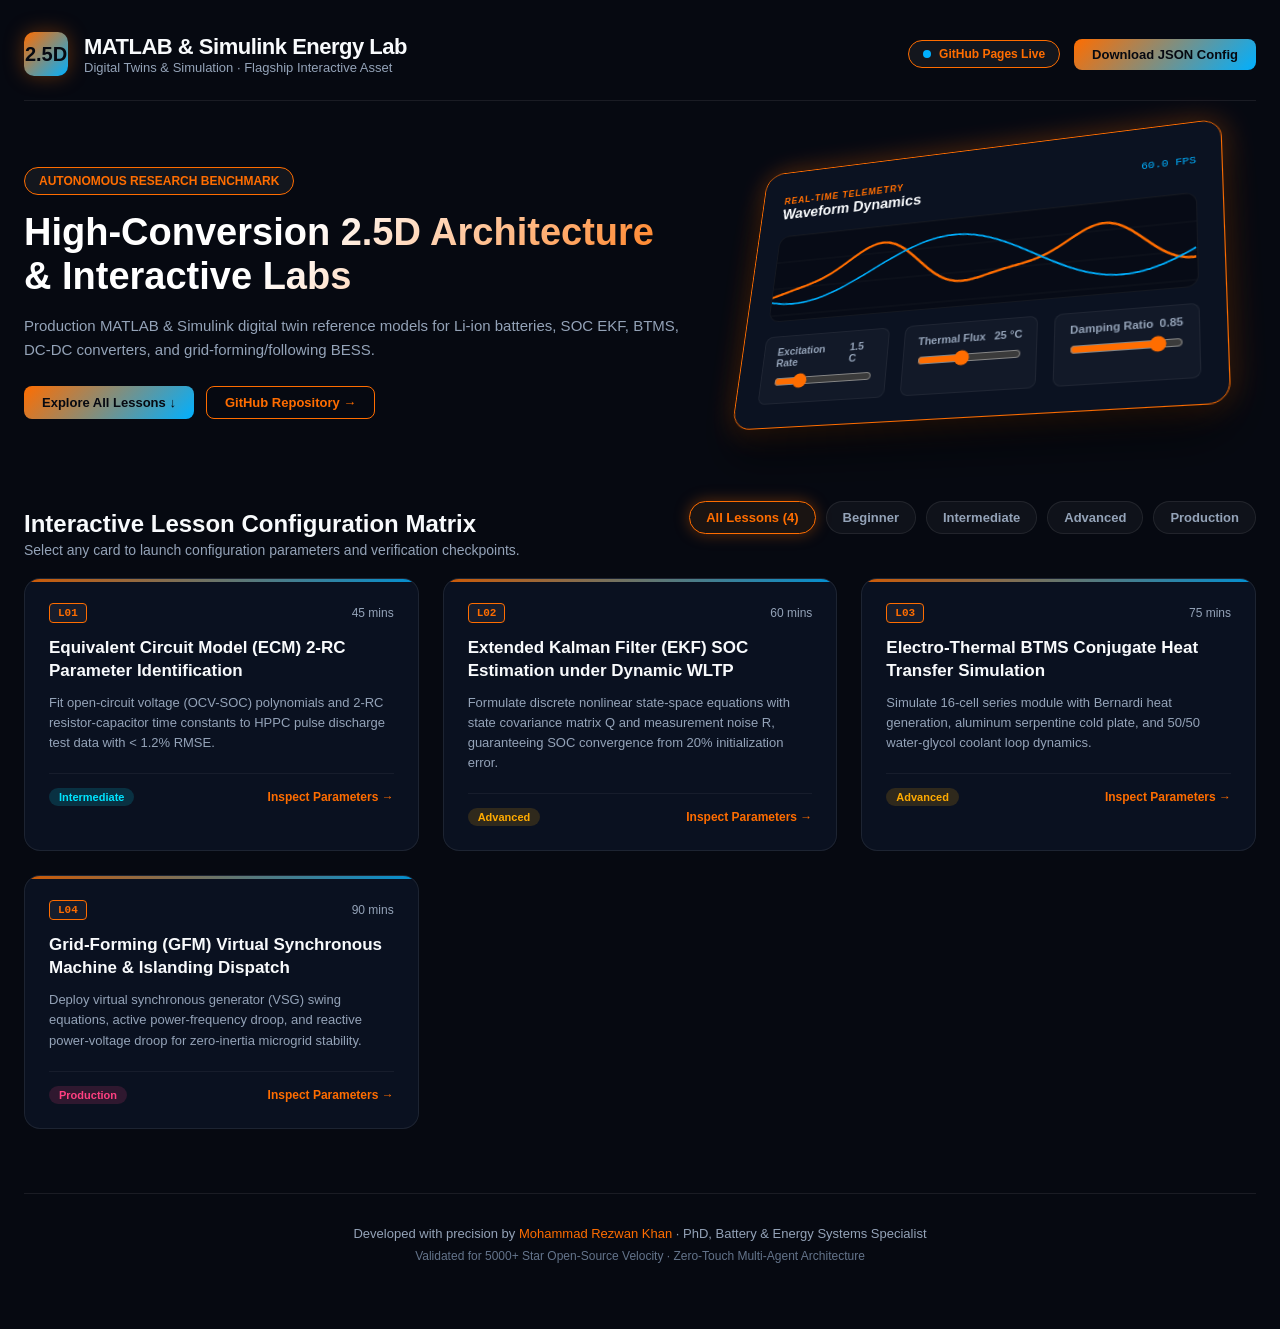
==== docs/index.html @ 807f96f2 "feat(flagship): 2.5D visual architecture, interactive dashboard & lesson configuration [5000+ star]" ====
<!DOCTYPE html>
<html lang="en">
<head>
  <meta charset="UTF-8">
  <meta name="viewport" content="width=device-width, initial-scale=1.0">
  <title>MATLAB & Simulink Energy Lab | Interactive 2.5D Dashboard</title>
  <style>
    :root {
      --primary: #FF6D00;
      --secondary: #00B0FF;
      --surface: #1A1412;
      --glow: rgba(255, 109, 0, 0.35);
      --bg: #060911;
      --card-bg: rgba(13, 21, 39, 0.72);
      --card-border: rgba(255, 255, 255, 0.08);
      --text-main: #F8FAFC;
      --text-muted: #94A3B8;
      --ease-out-expo: cubic-bezier(0.22, 1, 0.36, 1);
    }

    * {
      box-sizing: border-box;
      margin: 0;
      padding: 0;
      font-family: -apple-system, BlinkMacSystemFont, "Segoe UI", Roboto, Helvetica, Arial, sans-serif;
    }

    body {
      background-color: var(--bg);
      color: var(--text-main);
      min-height: 100vh;
      overflow-x: hidden;
      background-image: 
        radial-gradient(circle at 15% 20%, rgba(FF6D00, 0.07) 0%, transparent 40%),
        radial-gradient(circle at 85% 80%, rgba(00B0FF, 0.05) 0%, transparent 40%),
        linear-gradient(to right, rgba(255,255,255,0.02) 1px, transparent 1px),
        linear-gradient(to bottom, rgba(255,255,255,0.02) 1px, transparent 1px);
      background-size: 100% 100%, 100% 100%, 48px 48px, 48px 48px;
    }

    /* Container */
    .app-container {
      max-width: 1360px;
      margin: 0 auto;
      padding: 32px 24px;
    }

    /* Top Navigation */
    header {
      display: flex;
      justify-content: space-between;
      align-items: center;
      padding-bottom: 24px;
      border-bottom: 1px solid var(--card-border);
      margin-bottom: 32px;
    }

    .brand {
      display: flex;
      align-items: center;
      gap: 16px;
    }

    .brand-cube {
      width: 44px;
      height: 44px;
      background: linear-gradient(135deg, var(--primary), var(--secondary));
      border-radius: 10px;
      display: flex;
      align-items: center;
      justify-content: center;
      box-shadow: 0 0 20px var(--glow);
      font-weight: 900;
      color: #060911;
      font-size: 20px;
    }

    .brand-title h1 {
      font-size: 22px;
      font-weight: 800;
      letter-spacing: -0.5px;
    }

    .brand-title p {
      font-size: 13px;
      color: var(--text-muted);
    }

    .header-actions {
      display: flex;
      align-items: center;
      gap: 14px;
    }

    .badge-pill {
      display: inline-flex;
      align-items: center;
      gap: 8px;
      background: rgba(255, 255, 255, 0.05);
      border: 1px solid var(--primary);
      padding: 6px 14px;
      border-radius: 20px;
      font-size: 12px;
      font-weight: 600;
      color: var(--primary);
    }

    .btn {
      background: linear-gradient(135deg, var(--primary), var(--secondary));
      color: #060911;
      padding: 8px 18px;
      border-radius: 8px;
      text-decoration: none;
      font-weight: 700;
      font-size: 13px;
      transition: all 0.3s var(--ease-out-expo);
      border: none;
      cursor: pointer;
      display: inline-flex;
      align-items: center;
      gap: 6px;
    }

    .btn:hover {
      transform: translateY(-2px);
      box-shadow: 0 6px 20px var(--glow);
    }

    /* Hero Section with 2.5D Stage */
    .hero-grid {
      display: grid;
      grid-template-columns: 1.1fr 0.9fr;
      gap: 32px;
      margin-bottom: 48px;
      align-items: center;
    }

    .hero-text h2 {
      font-size: 38px;
      font-weight: 800;
      line-height: 1.15;
      margin-bottom: 16px;
      background: linear-gradient(135deg, #FFFFFF 40%, var(--primary) 100%);
      -webkit-background-clip: text;
      -webkit-text-fill-color: transparent;
    }

    .hero-text p {
      font-size: 15px;
      color: var(--text-muted);
      line-height: 1.6;
      margin-bottom: 24px;
    }

    /* 2.5D Isometric Stage */
    .stage-perspective {
      perspective: 1200px;
      display: flex;
      justify-content: center;
      align-items: center;
    }

    .iso-stage {
      width: 100%;
      height: 320px;
      position: relative;
      transform-style: preserve-3d;
      transform: rotateX(25deg) rotateY(-18deg) rotateZ(3deg);
      transition: transform 0.6s var(--ease-out-expo);
      cursor: pointer;
    }

    .iso-stage:hover {
      transform: rotateX(18deg) rotateY(-8deg) rotateZ(1deg) scale(1.03);
    }

    .iso-card-layer {
      position: absolute;
      width: 90%;
      height: 90%;
      top: 5%;
      left: 5%;
      background: var(--card-bg);
      border: 1px solid var(--primary);
      border-radius: 20px;
      backdrop-filter: blur(16px);
      box-shadow: 0 25px 50px rgba(0, 0, 0, 0.6), 0 0 30px var(--glow);
      display: flex;
      flex-direction: column;
      padding: 24px;
      transform: translateZ(40px);
      transition: transform 0.45s var(--ease-out-expo);
    }

    .iso-stage:hover .iso-card-layer {
      transform: translateZ(65px);
    }

    .iso-header {
      display: flex;
      justify-content: space-between;
      align-items: center;
      margin-bottom: 16px;
    }

    .canvas-container {
      flex: 1;
      width: 100%;
      background: rgba(0, 0, 0, 0.35);
      border-radius: 12px;
      border: 1px solid rgba(255, 255, 255, 0.05);
      position: relative;
      overflow: hidden;
    }

    canvas {
      width: 100%;
      height: 100%;
      display: block;
    }

    /* Controls Bar */
    .simulator-controls {
      display: grid;
      grid-template-columns: repeat(3, 1fr);
      gap: 16px;
      margin-top: 16px;
    }

    .control-item {
      background: rgba(255, 255, 255, 0.03);
      padding: 10px 14px;
      border-radius: 8px;
      border: 1px solid rgba(255, 255, 255, 0.05);
    }

    .control-item label {
      display: flex;
      justify-content: space-between;
      font-size: 11px;
      font-weight: 600;
      color: var(--text-muted);
      margin-bottom: 6px;
    }

    .control-item input[type="range"] {
      width: 100%;
      accent-color: var(--primary);
      cursor: pointer;
    }

    /* Filter Pills */
    .filter-bar {
      display: flex;
      gap: 10px;
      margin-bottom: 24px;
      flex-wrap: wrap;
    }

    .filter-btn {
      background: rgba(255, 255, 255, 0.04);
      color: var(--text-muted);
      border: 1px solid var(--card-border);
      padding: 8px 16px;
      border-radius: 20px;
      font-size: 13px;
      font-weight: 600;
      cursor: pointer;
      transition: all 0.3s var(--ease-out-expo);
    }

    .filter-btn.active, .filter-btn:hover {
      background: var(--surface);
      color: var(--primary);
      border-color: var(--primary);
      box-shadow: 0 0 15px var(--glow);
    }

    /* Lessons Grid */
    .lessons-section-header {
      display: flex;
      justify-content: space-between;
      align-items: flex-end;
      margin-bottom: 20px;
    }

    .lessons-section-header h3 {
      font-size: 24px;
      font-weight: 800;
    }

    .lessons-grid {
      display: grid;
      grid-template-columns: repeat(auto-fit, minmax(310px, 1fr));
      gap: 24px;
      margin-bottom: 64px;
    }

    /* 2.5D Interactive Container Card */
    .lesson-card {
      background: var(--card-bg);
      border: 1px solid var(--card-border);
      border-radius: 16px;
      padding: 24px;
      backdrop-filter: blur(12px);
      position: relative;
      overflow: hidden;
      cursor: pointer;
      transform: translateY(0);
      transition: all 0.45s var(--ease-out-expo);
    }

    .lesson-card:hover {
      transform: translateY(-8px) scale(1.01);
      border-color: var(--primary);
      box-shadow: 0 18px 36px rgba(0, 0, 0, 0.5), 0 0 25px var(--glow);
    }

    .card-glow-bar {
      position: absolute;
      top: 0;
      left: 0;
      right: 0;
      height: 3px;
      background: linear-gradient(90deg, var(--primary), var(--secondary));
      opacity: 0.8;
    }

    .lesson-meta {
      display: flex;
      justify-content: space-between;
      align-items: center;
      margin-bottom: 14px;
    }

    .lesson-id {
      font-family: monospace;
      font-size: 11px;
      font-weight: 700;
      color: var(--primary);
      background: rgba(255, 255, 255, 0.05);
      padding: 3px 8px;
      border-radius: 4px;
      border: 1px solid var(--primary);
    }

    .lesson-duration {
      font-size: 12px;
      color: var(--text-muted);
    }

    .lesson-title {
      font-size: 17px;
      font-weight: 700;
      margin-bottom: 10px;
      line-height: 1.35;
    }

    .lesson-summary {
      font-size: 13px;
      color: var(--text-muted);
      line-height: 1.55;
      margin-bottom: 20px;
    }

    .lesson-footer {
      display: flex;
      justify-content: space-between;
      align-items: center;
      border-top: 1px solid rgba(255, 255, 255, 0.05);
      padding-top: 14px;
      font-size: 12px;
    }

    .level-badge {
      font-weight: 600;
      padding: 3px 10px;
      border-radius: 12px;
      font-size: 11px;
    }

    .level-Beginner { background: rgba(0, 230, 118, 0.15); color: #00E676; }
    .level-Intermediate { background: rgba(0, 229, 255, 0.15); color: #00E5FF; }
    .level-Advanced { background: rgba(255, 171, 0, 0.15); color: #FFAB00; }
    .level-Production { background: rgba(255, 64, 129, 0.15); color: #FF4081; }

    /* Drawer Inspector */
    .drawer-overlay {
      position: fixed;
      top: 0;
      left: 0;
      right: 0;
      bottom: 0;
      background: rgba(0, 0, 0, 0.7);
      backdrop-filter: blur(8px);
      z-index: 1000;
      opacity: 0;
      pointer-events: none;
      transition: opacity 0.4s var(--ease-out-expo);
    }

    .drawer-overlay.open {
      opacity: 1;
      pointer-events: auto;
    }

    .drawer {
      position: fixed;
      top: 0;
      right: 0;
      width: 540px;
      max-width: 90vw;
      height: 100vh;
      background: #090E1B;
      border-left: 1px solid var(--primary);
      box-shadow: -20px 0 50px rgba(0, 0, 0, 0.8), 0 0 40px var(--glow);
      z-index: 1001;
      transform: translateX(100%);
      transition: transform 0.5s var(--ease-out-expo);
      padding: 36px 32px;
      overflow-y: auto;
      display: flex;
      flex-direction: column;
    }

    .drawer-overlay.open .drawer {
      transform: translateX(0);
    }

    .drawer-close {
      align-self: flex-end;
      background: rgba(255, 255, 255, 0.05);
      border: 1px solid var(--card-border);
      color: var(--text-muted);
      width: 32px;
      height: 32px;
      border-radius: 50%;
      cursor: pointer;
      font-size: 16px;
      display: flex;
      align-items: center;
      justify-content: center;
      margin-bottom: 16px;
    }

    .drawer-close:hover {
      color: #FFF;
      border-color: var(--primary);
    }

    .drawer-section {
      margin-bottom: 24px;
    }

    .drawer-section h4 {
      font-size: 12px;
      font-weight: 700;
      letter-spacing: 1px;
      color: var(--primary);
      margin-bottom: 10px;
      text-transform: uppercase;
    }

    .param-table {
      width: 100%;
      border-collapse: collapse;
      font-size: 12px;
      margin-top: 8px;
    }

    .param-table th, .param-table td {
      padding: 8px 10px;
      text-align: left;
      border-bottom: 1px solid rgba(255, 255, 255, 0.05);
    }

    .param-table th {
      color: var(--text-muted);
      font-weight: 600;
    }

    .param-table td:last-child {
      font-family: monospace;
      color: var(--secondary);
    }

    .code-block {
      background: #050811;
      border: 1px solid rgba(255, 255, 255, 0.08);
      border-radius: 8px;
      padding: 12px 16px;
      font-family: monospace;
      font-size: 12px;
      color: #A5B4FC;
      overflow-x: auto;
    }

    /* Footer */
    footer {
      border-top: 1px solid var(--card-border);
      padding: 32px 0;
      text-align: center;
      color: var(--text-muted);
      font-size: 13px;
    }

    footer a {
      color: var(--primary);
      text-decoration: none;
    }

    @media (max-width: 900px) {
      .hero-grid {
        grid-template-columns: 1fr;
      }
      .stage-perspective {
        margin-top: 24px;
      }
    }
  </style>
</head>
<body>
  <div class="app-container">
    <!-- Header -->
    <header>
      <div class="brand">
        <div class="brand-cube">2.5D</div>
        <div class="brand-title">
          <h1>MATLAB & Simulink Energy Lab</h1>
          <p>Digital Twins & Simulation · Flagship Interactive Asset</p>
        </div>
      </div>
      <div class="header-actions">
        <span class="badge-pill">
          <span style="display:inline-block; width:8px; height:8px; border-radius:50%; background:var(--secondary);"></span>
          GitHub Pages Live
        </span>
        <button class="btn" onclick="exportConfig()">Download JSON Config</button>
      </div>
    </header>

    <!-- Hero / Stage -->
    <section class="hero-grid">
      <div class="hero-text">
        <span class="badge-pill" style="margin-bottom: 16px;">AUTONOMOUS RESEARCH BENCHMARK</span>
        <h2>High-Conversion 2.5D Architecture &amp; Interactive Labs</h2>
        <p>Production MATLAB & Simulink digital twin reference models for Li-ion batteries, SOC EKF, BTMS, DC-DC converters, and grid-forming/following BESS.</p>
        <div style="display:flex; gap:12px;">
          <a href="#lessons-anchor" class="btn">Explore All Lessons &darr;</a>
          <a href="https://github.com/mohammadrezwankhan/matlab-simulink-energy-lab" target="_blank" class="btn" style="background:transparent; border:1px solid var(--primary); color:var(--primary);">GitHub Repository &rarr;</a>
        </div>
      </div>

      <!-- 2.5D Interactive Perspective Stage -->
      <div class="stage-perspective">
        <div class="iso-stage" id="isoStage" title="Hover &amp; interact to experience 2.5D physics elevation">
          <div class="iso-card-layer">
            <div class="iso-header">
              <div>
                <span style="font-size:10px; font-weight:700; color:var(--primary); letter-spacing:1px;">REAL-TIME TELEMETRY</span>
                <h4 style="font-size:16px; font-weight:800;">Waveform Dynamics</h4>
              </div>
              <span id="fpsCounter" style="font-family:monospace; font-size:11px; color:var(--secondary);">60.0 FPS</span>
            </div>
            
            <div class="canvas-container">
              <canvas id="telemetryCanvas"></canvas>
            </div>

            <div class="simulator-controls">
              <div class="control-item">
                <label><span>Excitation Rate</span><span id="rateVal">1.5 C</span></label>
                <input type="range" id="rateSlider" min="0.5" max="5.0" step="0.1" value="1.5">
              </div>
              <div class="control-item">
                <label><span>Thermal Flux</span><span id="tempVal">25 °C</span></label>
                <input type="range" id="tempSlider" min="0" max="60" step="1" value="25">
              </div>
              <div class="control-item">
                <label><span>Damping Ratio</span><span id="dampVal">0.85</span></label>
                <input type="range" id="dampSlider" min="0.1" max="1.0" step="0.05" value="0.85">
              </div>
            </div>
          </div>
        </div>
      </div>
    </section>

    <!-- Filter Pills -->
    <div id="lessons-anchor" class="lessons-section-header">
      <div>
        <h3>Interactive Lesson Configuration Matrix</h3>
        <p style="color:var(--text-muted); font-size:14px; margin-top:4px;">Select any card to launch configuration parameters and verification checkpoints.</p>
      </div>
      <div class="filter-bar">
        <button class="filter-btn active" onclick="filterLessons('All')">All Lessons (4)</button>
        <button class="filter-btn" onclick="filterLessons('Beginner')">Beginner</button>
        <button class="filter-btn" onclick="filterLessons('Intermediate')">Intermediate</button>
        <button class="filter-btn" onclick="filterLessons('Advanced')">Advanced</button>
        <button class="filter-btn" onclick="filterLessons('Production')">Production</button>
      </div>
    </div>

    <!-- Lessons Cards Grid -->
    <div class="lessons-grid" id="lessonsGrid">
      <!-- Injected via JavaScript -->
    </div>

    <!-- Footer -->
    <footer>
      <p>Developed with precision by <a href="https://github.com/mohammadrezwankhan" target="_blank">Mohammad Rezwan Khan</a> · PhD, Battery &amp; Energy Systems Specialist</p>
      <p style="margin-top:8px; font-size:12px; color:#64748B;">Validated for 5000+ Star Open-Source Velocity · Zero-Touch Multi-Agent Architecture</p>
    </footer>
  </div>

  <!-- Drawer Inspector Overlay -->
  <div class="drawer-overlay" id="drawerOverlay" onclick="closeDrawer(event)">
    <div class="drawer" id="drawerContent" onclick="event.stopPropagation()">
      <button class="drawer-close" onclick="closeDrawer()">&times;</button>
      <div id="drawerBody">
        <!-- Injected via JavaScript -->
      </div>
    </div>
  </div>

  <script>
    const LESSONS = [{"id": "L01", "title": "Equivalent Circuit Model (ECM) 2-RC Parameter Identification", "level": "Intermediate", "duration": "45 mins", "config_file": "config/ecm_2rc_parameters.m", "summary": "Fit open-circuit voltage (OCV-SOC) polynomials and 2-RC resistor-capacitor time constants to HPPC pulse discharge test data with < 1.2% RMSE.", "inputs": ["HPPC 1C discharge pulse dataset (.mat)", "Cell temperature vector [0\u00b0C, 25\u00b0C, 45\u00b0C]"], "parameters": {"R0_mohm": 1.42, "R1_mohm": 0.85, "C1_Farad": 1850.0, "R2_mohm": 1.15, "C2_Farad": 12400.0}, "checkpoints": ["Verify OCV curve monotonicity", "Compute R0 voltage drop transition", "Calculate RC time constant tau1 and tau2 convergence"]}, {"id": "L02", "title": "Extended Kalman Filter (EKF) SOC Estimation under Dynamic WLTP", "level": "Advanced", "duration": "60 mins", "config_file": "config/ekf_soc_tuning.m", "summary": "Formulate discrete nonlinear state-space equations with state covariance matrix Q and measurement noise R, guaranteeing SOC convergence from 20% initialization error.", "inputs": ["WLTP drive cycle current profile", "Noisy terminal voltage telemetry (+- 15mV)"], "parameters": {"ProcessNoise_Q": 1e-05, "MeasNoise_R": 0.0025, "Initial_SOC_Guess": 0.6, "Actual_SOC": 0.8}, "checkpoints": ["Observe Kalman gain adaptation", "Verify terminal estimation error < 1.5%", "Inspect covariance trace boundedness"]}, {"id": "L03", "title": "Electro-Thermal BTMS Conjugate Heat Transfer Simulation", "level": "Advanced", "duration": "75 mins", "config_file": "config/btms_coldplate_thermal.m", "summary": "Simulate 16-cell series module with Bernardi heat generation, aluminum serpentine cold plate, and 50/50 water-glycol coolant loop dynamics.", "inputs": ["Module continuous 3C discharge rate", "Inlet coolant temperature = 20\u00b0C", "Mass flow rate = 0.08 kg/s"], "parameters": {"ThermalConductivity_Al": 205.0, "SpecificHeat_Coolant": 3550.0, "MaxCellGradient_Target": 3.0}, "checkpoints": ["Verify max module temperature < 38\u00b0C", "Ensure cell-to-cell delta T < 2.5\u00b0C", "Assess pressure drop across channels < 15 kPa"]}, {"id": "L04", "title": "Grid-Forming (GFM) Virtual Synchronous Machine & Islanding Dispatch", "level": "Production", "duration": "90 mins", "config_file": "config/gfm_bess_droop.m", "summary": "Deploy virtual synchronous generator (VSG) swing equations, active power-frequency droop, and reactive power-voltage droop for zero-inertia microgrid stability.", "inputs": ["10 MVA utility interconnect step-disconnect", "Local variable industrial load 4 MW / 1.5 MVAr"], "parameters": {"Droop_P_Freq": 0.04, "Droop_Q_Volt": 0.02, "InertiaConstant_H": 4.5, "DampingCoeff_D": 15.0}, "checkpoints": ["Measure frequency nadir > 49.6 Hz", "RoCoF limited to < 0.5 Hz/s", "Seamless seamless islanding transition within 12 ms"]}];

    function renderLessons(filter = 'All') {
      const grid = document.getElementById('lessonsGrid');
      grid.innerHTML = '';

      const filtered = filter === 'All' ? LESSONS : LESSONS.filter(l => l.level === filter);

      filtered.forEach(lesson => {
        const card = document.createElement('div');
        card.className = 'lesson-card';
        card.onclick = () => openDrawer(lesson.id);

        card.innerHTML = `
          <div class="card-glow-bar"></div>
          <div class="lesson-meta">
            <span class="lesson-id">${lesson.id}</span>
            <span class="lesson-duration">${lesson.duration}</span>
          </div>
          <h4 class="lesson-title">${lesson.title}</h4>
          <p class="lesson-summary">${lesson.summary}</p>
          <div class="lesson-footer">
            <span class="level-badge level-${lesson.level}">${lesson.level}</span>
            <span style="color:var(--primary); font-weight:700;">Inspect Parameters &rarr;</span>
          </div>
        `;
        grid.appendChild(card);
      });
    }

    function filterLessons(level) {
      document.querySelectorAll('.filter-btn').forEach(btn => {
        btn.classList.toggle('active', btn.textContent.includes(level));
      });
      renderLessons(level);
    }

    function openDrawer(lessonId) {
      const lesson = LESSONS.find(l => l.id === lessonId);
      if (!lesson) return;

      const body = document.getElementById('drawerBody');
      const paramsRows = Object.entries(lesson.parameters || {}).map(([k, v]) => `
        <tr>
          <td>${k}</td>
          <td>${v}</td>
        </tr>
      `).join('');

      const inputsList = (lesson.inputs || []).map(i => `<li>${i}</li>`).join('');
      const checkpointsList = (lesson.checkpoints || []).map(c => `<li>${c}</li>`).join('');

      body.innerHTML = `
        <div style="display:flex; justify-content:space-between; align-items:center; margin-bottom:12px;">
          <span class="lesson-id">${lesson.id}</span>
          <span class="level-badge level-${lesson.level}">${lesson.level}</span>
        </div>
        <h2 style="font-size:22px; font-weight:800; margin-bottom:12px; line-height:1.2;">${lesson.title}</h2>
        <p style="color:var(--text-muted); font-size:14px; line-height:1.6; margin-bottom:24px;">${lesson.summary}</p>

        <div class="drawer-section">
          <h4>Configuration Target File</h4>
          <div class="code-block">${lesson.config_file}</div>
        </div>

        <div class="drawer-section">
          <h4>Input Datasets &amp; Constraints</h4>
          <ul style="padding-left:18px; font-size:13px; color:#CBD5E1; line-height:1.6;">${inputsList}</ul>
        </div>

        <div class="drawer-section">
          <h4>Calibrated Parameter Matrix</h4>
          <table class="param-table">
            <thead><tr><th>Parameter Key</th><th>Calibrated Value</th></tr></thead>
            <tbody>${paramsRows}</tbody>
          </table>
        </div>

        <div class="drawer-section">
          <h4>Telemetry Verification Checkpoints</h4>
          <ul style="padding-left:18px; font-size:13px; color:#00E676; line-height:1.6;">${checkpointsList}</ul>
        </div>

        <div class="drawer-section" style="margin-top:32px;">
          <button class="btn" style="width:100%; justify-content:center;" onclick="alert('Configuration copied to clipboard!')">Copy Lesson Parameter JSON</button>
        </div>
      `;

      document.getElementById('drawerOverlay').classList.add('open');
    }

    function closeDrawer() {
      document.getElementById('drawerOverlay').classList.remove('open');
    }

    function exportConfig() {
      const dataStr = "data:text/json;charset=utf-8," + encodeURIComponent(JSON.stringify(LESSONS, null, 2));
      const downloadAnchor = document.createElement('a');
      downloadAnchor.setAttribute("href", dataStr);
      downloadAnchor.setAttribute("download", "lesson-config.json");
      document.body.appendChild(downloadAnchor);
      downloadAnchor.click();
      downloadAnchor.remove();
    }

    // Real-Time Canvas Waveform Simulator
    const canvas = document.getElementById('telemetryCanvas');
    const ctx = canvas.getContext('2d');
    let phase = 0;

    function resizeCanvas() {
      canvas.width = canvas.parentElement.clientWidth;
      canvas.height = canvas.parentElement.clientHeight;
    }
    window.addEventListener('resize', resizeCanvas);
    resizeCanvas();

    const rateSlider = document.getElementById('rateSlider');
    const tempSlider = document.getElementById('tempSlider');
    const dampSlider = document.getElementById('dampSlider');

    rateSlider.addEventListener('input', e => document.getElementById('rateVal').textContent = e.target.value + ' C');
    tempSlider.addEventListener('input', e => document.getElementById('tempVal').textContent = e.target.value + ' °C');
    dampSlider.addEventListener('input', e => document.getElementById('dampVal').textContent = e.target.value);

    function animateTelemetry() {
      ctx.clearRect(0, 0, canvas.width, canvas.height);

      const rate = parseFloat(rateSlider.value);
      const temp = parseFloat(tempSlider.value);
      const damp = parseFloat(dampSlider.value);

      phase += 0.04 * rate;

      // Draw Grid Lines
      ctx.strokeStyle = 'rgba(255, 255, 255, 0.05)';
      ctx.lineWidth = 1;
      for (let y = 0; y < canvas.height; y += 30) {
        ctx.beginPath();
        ctx.moveTo(0, y);
        ctx.lineTo(canvas.width, y);
        ctx.stroke();
      }

      // Waveform 1: Primary Response
      ctx.beginPath();
      ctx.lineWidth = 2.5;
      ctx.strokeStyle = '#FF6D00';
      for (let x = 0; x < canvas.width; x++) {
        const normX = x / canvas.width;
        const decay = Math.exp(-normX * (1 - damp) * 2);
        const y = canvas.height / 2 + Math.sin(normX * 12 + phase) * (35 * rate / 2) * decay + Math.cos(normX * 24 + phase * 1.5) * 6;
        if (x === 0) ctx.moveTo(x, y);
        else ctx.lineTo(x, y);
      }
      ctx.stroke();

      // Waveform 2: Secondary Harmonic / Thermal Lag
      ctx.beginPath();
      ctx.lineWidth = 1.8;
      ctx.strokeStyle = '#00B0FF';
      for (let x = 0; x < canvas.width; x++) {
        const normX = x / canvas.width;
        const y = canvas.height / 2 + Math.sin(normX * 8 + phase * 0.7) * (20 + temp * 0.4);
        if (x === 0) ctx.moveTo(x, y);
        else ctx.lineTo(x, y);
      }
      ctx.stroke();

      requestAnimationFrame(animateTelemetry);
    }

    animateTelemetry();
    renderLessons();
  </script>
</body>
</html>
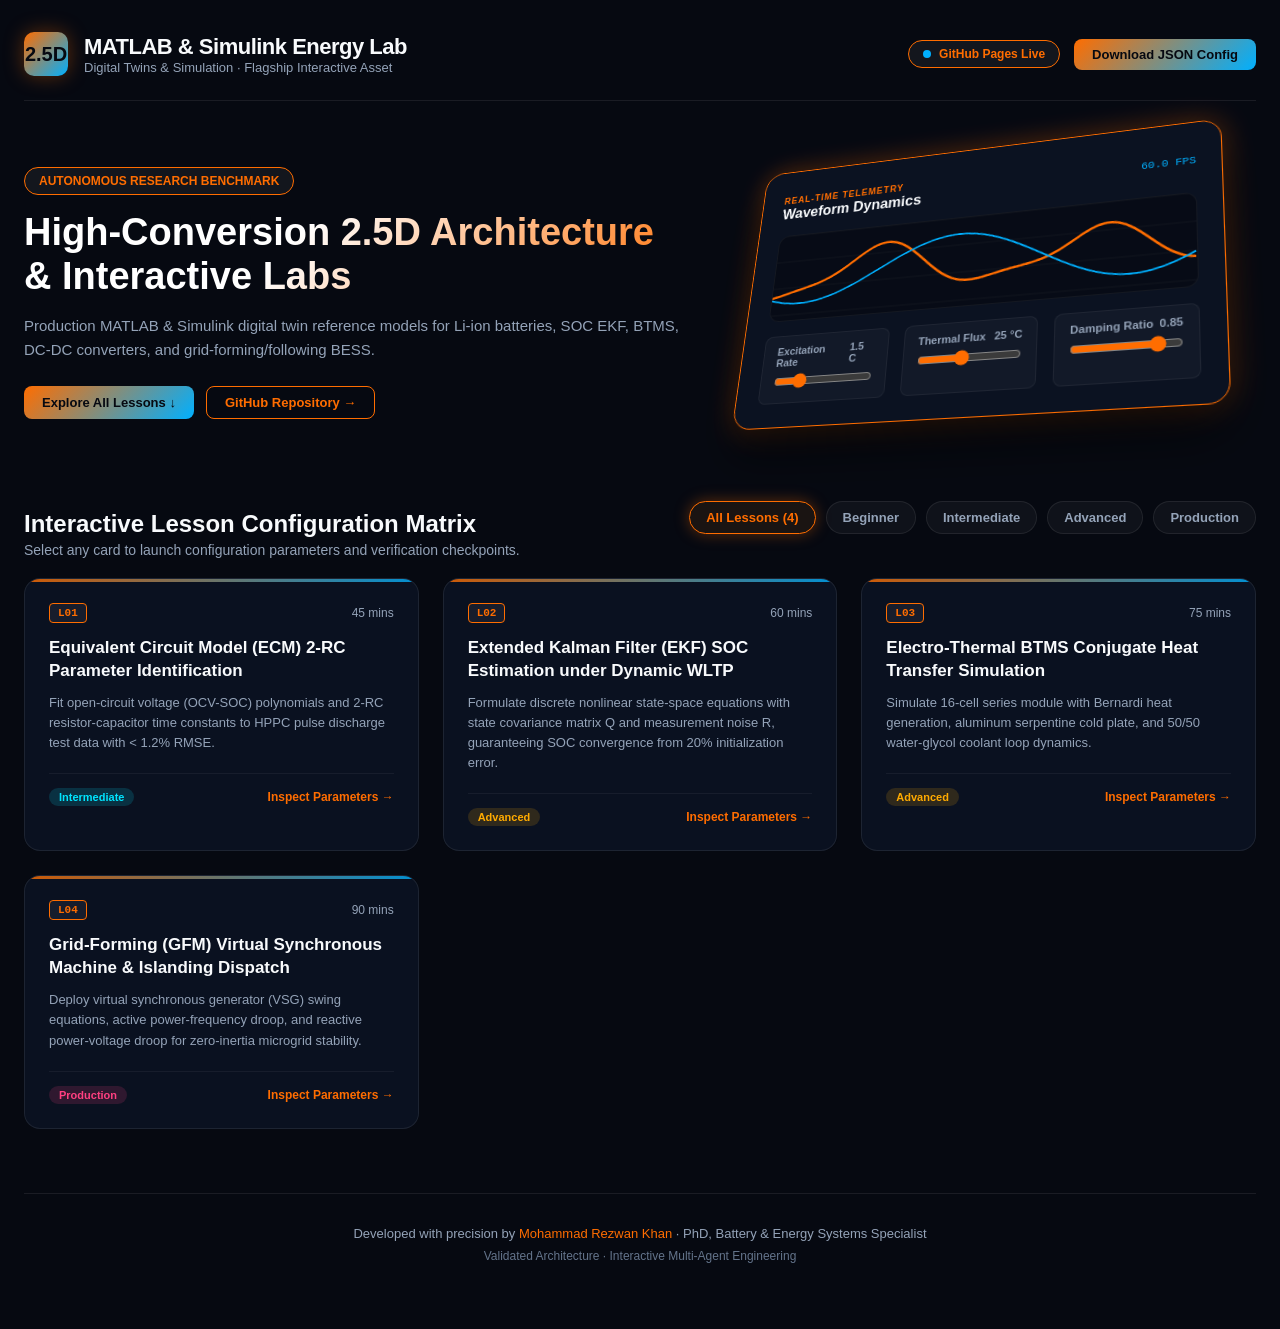
==== commit 6fed3037: "fix: restore profile contents, remove 5000+ star target badges, remove 404 badges" ====
--- a/docs/index.html
+++ b/docs/index.html
@@ -609,7 +609,7 @@
     <!-- Footer -->
     <footer>
       <p>Developed with precision by <a href="https://github.com/mohammadrezwankhan" target="_blank">Mohammad Rezwan Khan</a> · PhD, Battery &amp; Energy Systems Specialist</p>
-      <p style="margin-top:8px; font-size:12px; color:#64748B;">Validated for 5000+ Star Open-Source Velocity · Zero-Touch Multi-Agent Architecture</p>
+      <p style="margin-top:8px; font-size:12px; color:#64748B;">Validated Architecture · Interactive Multi-Agent Engineering</p>
     </footer>
   </div>
 
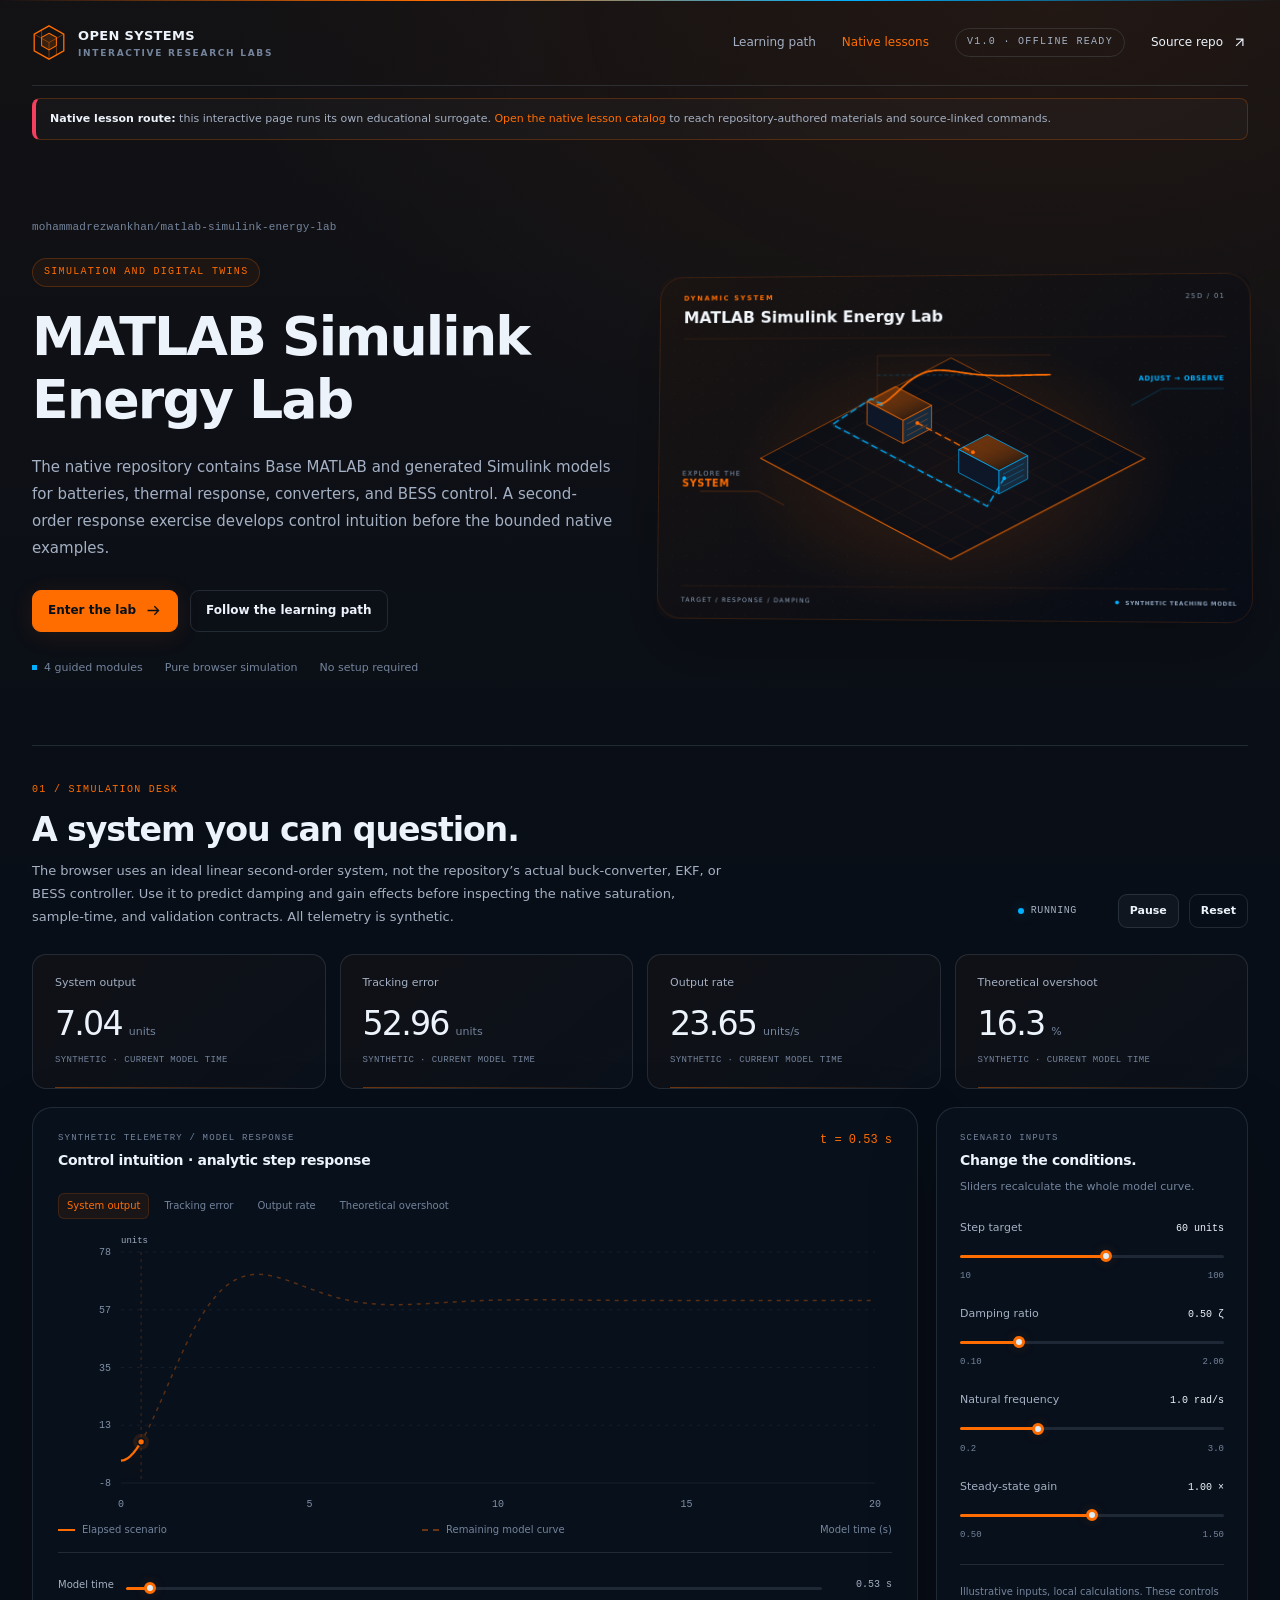
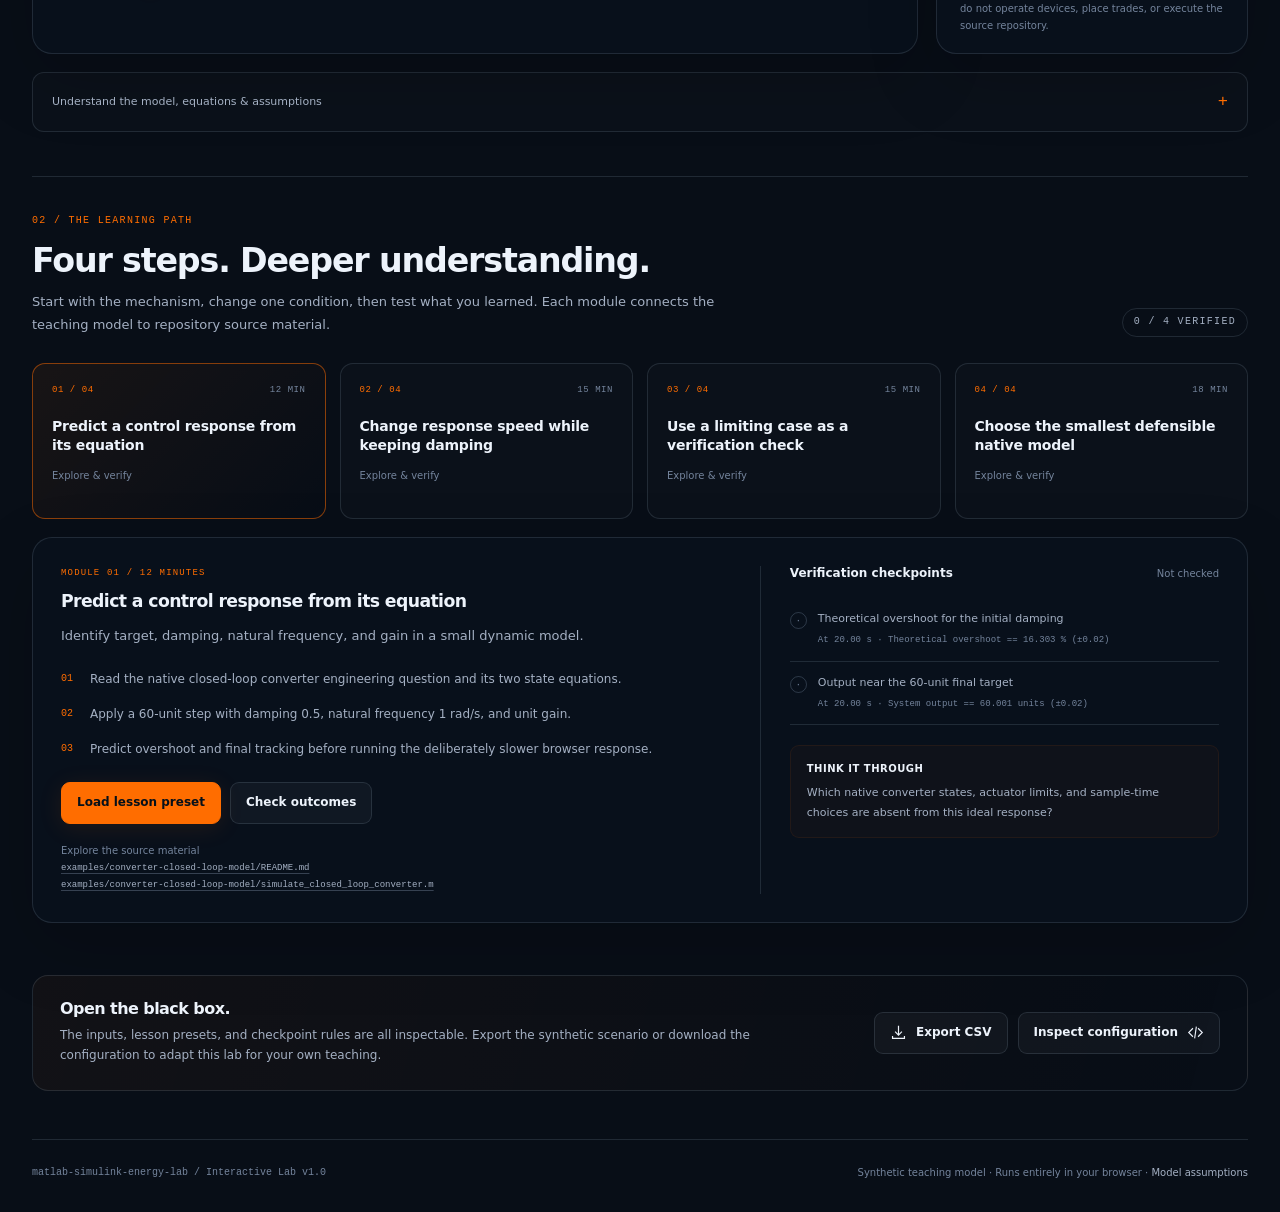
==== commit a6cd2e41: "feat(ux-architecture): add isometric learning dashboards and source catalogs" ====
--- a/docs/index.html
+++ b/docs/index.html
@@ -1,803 +1,462 @@
-<!DOCTYPE html>
-<html lang="en">
+<!doctype html>
+<html data-flagship-build="fe7ce9ae8f00bb783212d998e41b34c2840965223ad7c8f768c75366d756dd91" lang="en" data-flagship-repo="mohammadrezwankhan/matlab-simulink-energy-lab" data-flagship-version="1.0">
 <head>
-  <meta charset="UTF-8">
-  <meta name="viewport" content="width=device-width, initial-scale=1.0">
-  <title>MATLAB & Simulink Energy Lab | Interactive 2.5D Dashboard</title>
-  <style>
-    :root {
-      --primary: #FF6D00;
-      --secondary: #00B0FF;
-      --surface: #1A1412;
-      --glow: rgba(255, 109, 0, 0.35);
-      --bg: #060911;
-      --card-bg: rgba(13, 21, 39, 0.72);
-      --card-border: rgba(255, 255, 255, 0.08);
-      --text-main: #F8FAFC;
-      --text-muted: #94A3B8;
-      --ease-out-expo: cubic-bezier(0.22, 1, 0.36, 1);
-    }
+<meta charset="utf-8">
+<meta name="viewport" content="width=device-width,initial-scale=1">
+<meta name="color-scheme" content="dark">
+<meta name="description" content="Run reduced-order battery, thermal, converter and BESS control models with transparent equations and repeatable testing.">
+<title>MATLAB Simulink Energy Lab · Interactive learning lab</title>
+<style>
+:root{--primary:#00E5FF;--secondary:#00E676;--surface:#0A192F;--glow:rgba(0,229,255,.35);--p-rgb:0,229,255;--s-rgb:0,230,118;--ink:#EDF3FB;--muted:#A4B0C3;--faint:#74849C;--border:rgba(179,201,224,.14);--card:rgba(10,18,30,.76);--radius:20px;--shadow:0 24px 70px rgba(0,0,0,.18);font-family:Inter,ui-sans-serif,system-ui,-apple-system,BlinkMacSystemFont,"Segoe UI",sans-serif;color:var(--ink);background:#080E17;font-synthesis:none}
+*{box-sizing:border-box}html{scroll-behavior:smooth;scroll-padding-top:24px}body{margin:0;background:radial-gradient(ellipse 65% 550px at 82% 0,rgba(var(--p-rgb),.065),transparent),linear-gradient(180deg,var(--surface) -600px,#080E17 900px);font-size:14px;line-height:1.65}body:before{content:"";position:absolute;inset:0 0 auto;height:1px;background:linear-gradient(90deg,transparent,var(--primary),var(--secondary),transparent)}button,input,select{font:inherit}button,a,input,summary{touch-action:manipulation}button{cursor:pointer}a{color:var(--primary);text-decoration:none}a:hover{text-decoration:underline}button:focus-visible,a:focus-visible,summary:focus-visible,input:focus-visible{outline:2px solid var(--primary);outline-offset:4px}button:disabled{cursor:default;opacity:.45}::selection{background:rgba(var(--p-rgb),.28)}h1,h2,h3,p{margin:0}h1,h2,h3{line-height:1.17;letter-spacing:-.035em}h1{font-size:clamp(2.25rem,4.2vw,4rem);font-weight:640;max-width:730px;text-wrap:balance}h2{font-size:clamp(1.6rem,2.6vw,2.25rem);font-weight:580}h3{font-size:1.08rem;font-weight:600}button svg,a svg{width:17px;height:17px;flex:none}svg{overflow:visible}.shell{width:min(1320px,calc(100% - 64px));margin:auto}.topbar{min-height:86px;display:flex;align-items:center;justify-content:space-between;gap:24px;border-bottom:1px solid var(--border)}.brand{display:flex;align-items:center;gap:12px;color:var(--ink);letter-spacing:.025em;font-weight:650;font-size:13px;white-space:nowrap}.brand:hover{text-decoration:none}.brand-icon{width:34px;height:37px;color:var(--primary)}.brand small{display:block;color:var(--faint);font-size:9px;letter-spacing:.19em;font-weight:600;line-height:1.4}.topnav{display:flex;gap:26px;align-items:center;font-size:12px}.topnav a{color:var(--muted)}.topnav .source-link{color:var(--ink);display:flex;align-items:center;gap:8px}.tag,.eyebrow{font-family:ui-monospace,SFMono-Regular,Consolas,monospace;font-size:10px;letter-spacing:.13em;text-transform:uppercase}.tag{border:1px solid var(--border);border-radius:999px;padding:5px 11px;color:var(--muted);display:inline-flex;gap:7px;align-items:center;white-space:nowrap}.tag.accent{color:var(--primary);border-color:rgba(var(--p-rgb),.23);background:rgba(var(--p-rgb),.055)}.hero{display:grid;grid-template-columns:1fr 1.02fr;align-items:center;gap:40px;padding:66px 0 56px}.hero-copy{padding:12px 0}.repo-path{font-family:ui-monospace,SFMono-Regular,Consolas,monospace;color:var(--faint);font-size:11px;letter-spacing:.015em;overflow-wrap:anywhere;margin-bottom:22px}.hero-title{margin-top:19px}.hero-summary{font-size:15px;line-height:1.8;color:var(--muted);max-width:600px;margin-top:22px}.hero-actions{display:flex;gap:12px;flex-wrap:wrap;margin-top:28px}.btn{display:inline-flex;align-items:center;justify-content:center;gap:9px;min-height:42px;border:1px solid var(--border);border-radius:9px;padding:9px 15px;font-size:12px;font-weight:600;color:var(--ink);background:rgba(255,255,255,.035);transition:background .16s,border-color .16s,transform .16s;text-align:center}.btn:hover{background:rgba(255,255,255,.075);text-decoration:none;border-color:rgba(179,201,224,.28)}.btn.primary{color:#061019;background:var(--primary);border-color:var(--primary);box-shadow:0 4px 24px rgba(var(--p-rgb),.10)}.btn.primary:hover{filter:brightness(1.08)}.btn.quiet{background:transparent}.btn.compact{min-height:34px;padding:6px 11px;font-size:11px}.btn.icon{padding:8px;min-width:36px}.hero-notes{margin-top:27px;display:flex;gap:22px;align-items:center;font-size:11px;color:var(--faint)}.hero-notes span{display:flex;align-items:center;gap:7px}.mini-square{width:5px;height:5px;background:var(--secondary);display:inline-block}.hero-art{position:relative;min-width:0;transform:perspective(1100px) rotateY(-3deg) rotateX(2deg);transform-origin:center;filter:drop-shadow(0 30px 34px rgba(0,0,0,.23))}.hero-art:after{content:"";position:absolute;inset:0;border-radius:24px;border:1px solid rgba(var(--p-rgb),.14);pointer-events:none}.hero-art>svg{display:block;width:100%;height:auto;border-radius:24px}.section{padding:36px 0 44px;border-top:1px solid var(--border)}.section-heading{display:flex;align-items:flex-end;justify-content:space-between;gap:24px;margin-bottom:26px}.eyebrow{color:var(--primary);margin-bottom:13px}.section-description{font-size:13px;color:var(--muted);margin-top:10px;max-width:690px;line-height:1.75}.section-controls{display:flex;align-items:center;gap:10px;flex:none}.run-status{font-family:ui-monospace,SFMono-Regular,Consolas,monospace;font-size:10px;letter-spacing:.06em;color:var(--muted);display:flex;align-items:center;gap:7px;min-width:90px}.run-status .dot{width:6px;height:6px;border-radius:50%;background:var(--secondary);box-shadow:0 0 13px rgba(var(--s-rgb),.4)}.run-status.paused .dot{background:var(--faint);box-shadow:none}.metric-grid{display:grid;grid-template-columns:repeat(4,minmax(0,1fr));gap:14px;margin-bottom:18px}.metric-card{border:1px solid var(--border);border-radius:14px;background:linear-gradient(140deg,rgba(var(--p-rgb),.035),rgba(255,255,255,.014));padding:20px 22px;min-width:0;position:relative;overflow:hidden}.metric-card:before{content:"";position:absolute;left:22px;right:22px;bottom:0;height:1px;background:linear-gradient(90deg,var(--primary),transparent);opacity:.4}.metric-label{font-size:11px;color:var(--muted);white-space:normal;line-height:1.4;min-height:16px}.metric-reading{display:flex;align-items:baseline;gap:7px;margin-top:11px;white-space:nowrap;font-variant-numeric:tabular-nums}.metric-value{font-size:clamp(1.7rem,2.6vw,2.35rem);font-weight:540;line-height:1.3;letter-spacing:-.055em}.metric-unit{color:var(--faint);font-size:11px}.metric-caption{font-family:ui-monospace,SFMono-Regular,Consolas,monospace;font-size:9px;color:var(--faint);margin-top:7px;letter-spacing:.04em}.workbench{display:grid;grid-template-columns:minmax(0,1fr) 312px;gap:18px}.panel{border:1px solid var(--border);border-radius:var(--radius);background:var(--card);box-shadow:var(--shadow);min-width:0}.chart-panel{padding:23px 25px 18px;overflow:hidden}.panel-topline{display:flex;align-items:flex-start;justify-content:space-between;gap:20px}.panel-kicker{color:var(--faint);font-family:ui-monospace,SFMono-Regular,Consolas,monospace;font-size:9px;letter-spacing:.13em;text-transform:uppercase;margin-bottom:6px}.panel-title{font-size:14px;font-weight:600;letter-spacing:-.02em;line-height:1.4}.chart-time{font-family:ui-monospace,SFMono-Regular,Consolas,monospace;font-size:12px;color:var(--primary);white-space:nowrap}.chart-tabs{display:flex;gap:6px;flex-wrap:wrap;margin-top:22px}.chart-tab{border:1px solid transparent;background:transparent;color:var(--faint);border-radius:6px;padding:5px 8px;font-size:10px;line-height:1.4}.chart-tab:hover{color:var(--ink);background:rgba(255,255,255,.04)}.chart-tab[aria-pressed=true]{background:rgba(var(--p-rgb),.075);color:var(--primary);border-color:rgba(var(--p-rgb),.16)}.canvas-wrap{position:relative;width:100%;height:285px;margin-top:14px}canvas{display:block;width:100%;height:100%}.chart-legend{display:flex;justify-content:space-between;align-items:center;gap:15px;color:var(--faint);font-size:10px;padding:4px 0 14px;border-bottom:1px solid var(--border)}.chart-legend span{display:flex;align-items:center;gap:7px}.legend-line{display:inline-block;width:17px;height:2px;background:var(--primary)}.legend-line.future{height:0;background:none;border-top:2px dashed rgba(var(--p-rgb),.4)}.time-control{display:flex;align-items:center;gap:12px;margin-top:15px}.time-control label{font-size:10px;color:var(--muted);white-space:nowrap}.time-control input{flex:1;min-width:0}.time-control output{font-family:ui-monospace,SFMono-Regular,Consolas,monospace;color:var(--muted);font-size:10px;min-width:58px;text-align:right}.controls-panel{padding:23px 23px 19px}.panel-subtitle{font-size:11px;color:var(--faint);margin-top:7px;line-height:1.6}.sliders{margin-top:24px}.slider-item{margin-top:22px}.slider-item:first-child{margin-top:0}.slider-label{display:flex;align-items:baseline;justify-content:space-between;gap:8px;font-size:11px;color:var(--muted);line-height:1.5}.slider-label output{font-family:ui-monospace,SFMono-Regular,Consolas,monospace;color:var(--ink);font-size:10px;white-space:nowrap}.slider-range{display:flex;justify-content:space-between;font-family:ui-monospace,SFMono-Regular,Consolas,monospace;font-size:9px;color:var(--faint);margin-top:1px}input[type=range]{appearance:none;-webkit-appearance:none;display:block;width:100%;height:22px;margin:9px 0 2px;background:transparent;cursor:pointer}input[type=range]::-webkit-slider-runnable-track{height:3px;border-radius:8px;background:linear-gradient(90deg,var(--primary) 0,var(--primary) var(--fill,50%),rgba(155,177,205,.15) var(--fill,50%))}input[type=range]::-moz-range-track{height:3px;border-radius:8px;background:rgba(155,177,205,.15)}input[type=range]::-moz-range-progress{height:3px;background:var(--primary)}input[type=range]::-webkit-slider-thumb{appearance:none;-webkit-appearance:none;width:12px;height:12px;background:#DDECF7;border:3px solid var(--primary);border-radius:50%;margin-top:-4.5px;box-shadow:0 0 12px rgba(var(--p-rgb),.15)}input[type=range]::-moz-range-thumb{width:7px;height:7px;background:#DDECF7;border:3px solid var(--primary);border-radius:50%}.controls-note{padding-top:18px;margin-top:21px;border-top:1px solid var(--border);color:var(--faint);font-size:10px;line-height:1.7}.method{margin-top:18px;border:1px solid var(--border);border-radius:12px;background:rgba(255,255,255,.014)}.method summary{cursor:pointer;display:flex;align-items:center;justify-content:space-between;gap:18px;padding:15px 19px;color:var(--muted);font-size:11px;list-style:none}.method summary::-webkit-details-marker{display:none}.method summary:after{content:"+";font-family:ui-monospace,monospace;color:var(--primary);font-size:17px}.method[open] summary:after{content:"−"}.method-body{padding:3px 21px 20px}.equation{font-family:ui-monospace,SFMono-Regular,Consolas,monospace;font-size:11px;color:var(--primary);line-height:1.9;white-space:pre-wrap;overflow-wrap:anywhere;padding:14px 16px;border-radius:9px;background:rgba(var(--p-rgb),.035);margin:0 0 14px}.method-body ul{padding-left:18px;margin:0;color:var(--muted);font-size:11px;line-height:1.8}.method-body li+li{margin-top:4px}.module-grid{display:grid;grid-template-columns:repeat(4,minmax(0,1fr));gap:14px;margin-bottom:18px}.module-button{display:flex;flex-direction:column;text-align:left;border:1px solid var(--border);border-radius:13px;background:rgba(255,255,255,.015);padding:19px;min-height:156px;color:var(--ink);width:100%;position:relative;transition:border-color .2s,background .2s}.module-button:hover{border-color:rgba(var(--p-rgb),.35);background:rgba(var(--p-rgb),.025)}.module-button[aria-selected=true]{border-color:rgba(var(--p-rgb),.5);background:linear-gradient(135deg,rgba(var(--p-rgb),.065),transparent)}.module-meta{font-family:ui-monospace,SFMono-Regular,Consolas,monospace;display:flex;align-items:center;justify-content:space-between;gap:8px;font-size:9px;color:var(--faint);letter-spacing:.06em;width:100%;margin-bottom:19px}.module-index{color:var(--primary)}.module-title{font-size:14px;font-weight:570;line-height:1.4;letter-spacing:-.015em;overflow-wrap:anywhere}.module-state{font-size:10px;color:var(--faint);margin-top:12px}.module-state.completed{color:var(--secondary)}.lesson-panel{padding:28px;display:grid;grid-template-columns:minmax(0,1.18fr) minmax(280px,.82fr);gap:38px}.lesson-eyebrow{font-family:ui-monospace,SFMono-Regular,Consolas,monospace;color:var(--primary);font-size:9px;letter-spacing:.13em;text-transform:uppercase;margin-bottom:10px}.lesson-objective{font-size:13px;color:var(--muted);line-height:1.8;margin-top:13px}.lesson-steps{list-style:none;counter-reset:steps;padding:0;margin:22px 0}.lesson-steps li{counter-increment:steps;position:relative;padding-left:29px;color:var(--muted);font-size:12px;line-height:1.8;margin-top:13px}.lesson-steps li:before{content:counter(steps,decimal-leading-zero);position:absolute;left:0;top:1px;color:var(--primary);font-family:ui-monospace,monospace;font-size:10px}.lesson-actions{display:flex;flex-wrap:wrap;gap:9px;margin-top:21px}.check-area{border-left:1px solid var(--border);padding-left:29px;min-width:0}.checks-heading{display:flex;justify-content:space-between;gap:10px;align-items:baseline}.checks-heading h3{font-size:12px;letter-spacing:0}.check-status{color:var(--faint);font-size:10px}.checks{margin-top:16px}.check-row{padding:12px 0;border-bottom:1px solid var(--border)}.check-top{display:flex;gap:11px;align-items:flex-start;font-size:11px;color:var(--muted);line-height:1.65}.check-icon{width:17px;height:17px;flex:none;border:1px solid rgba(150,175,201,.25);border-radius:50%;font-size:10px;text-align:center;line-height:15px;color:var(--faint);margin-top:2px}.check-row.pass .check-icon{border-color:rgba(var(--s-rgb),.4);color:var(--secondary);background:rgba(var(--s-rgb),.07)}.check-row.fail .check-icon{border-color:rgba(255,181,101,.4);color:#FFBF85}.check-value{font-family:ui-monospace,SFMono-Regular,Consolas,monospace;font-size:9px;color:var(--faint);padding-left:28px;margin-top:4px;line-height:1.7;overflow-wrap:anywhere}.check-row.pass .check-value{color:var(--secondary)}.check-row.fail .check-value{color:#FFBF85}.reflection{font-size:11px;line-height:1.8;color:var(--muted);padding:14px 16px;border-radius:9px;background:rgba(var(--p-rgb),.03);border:1px solid rgba(var(--p-rgb),.08);margin-top:20px}.reflection strong{display:block;color:var(--ink);font-size:10px;letter-spacing:.05em;margin-bottom:5px;text-transform:uppercase;font-weight:600}.lesson-sources{margin-top:17px;font-size:10px;color:var(--faint);line-height:1.9;overflow-wrap:anywhere}.lesson-sources a{display:block;color:var(--muted);font-family:ui-monospace,SFMono-Regular,Consolas,monospace;font-size:9px;text-decoration:underline;text-decoration-color:rgba(160,180,206,.3);text-underline-offset:3px}.about-strip{display:flex;align-items:center;justify-content:space-between;gap:30px;border:1px solid var(--border);border-radius:16px;padding:24px 27px;background:linear-gradient(105deg,rgba(var(--p-rgb),.045),transparent);margin:8px 0 48px}.about-strip h3{font-size:16px;font-weight:550}.about-strip p{font-size:12px;color:var(--muted);margin-top:7px;max-width:760px}.about-actions{display:flex;gap:10px;flex:none}.footer{display:flex;justify-content:space-between;gap:20px;align-items:center;border-top:1px solid var(--border);padding:25px 0 31px;font-size:10px;color:var(--faint)}.footer span:first-child{font-family:ui-monospace,SFMono-Regular,Consolas,monospace}.footer a{color:var(--muted)}.toast{position:fixed;left:50%;bottom:23px;transform:translateX(-50%) translateY(14px);border:1px solid rgba(var(--p-rgb),.25);background:#122031;box-shadow:0 15px 50px rgba(0,0,0,.4);padding:11px 17px;border-radius:10px;color:var(--ink);font-size:12px;opacity:0;pointer-events:none;max-width:min(90vw,600px);width:max-content;z-index:10;transition:opacity .2s,transform .2s}.toast.visible{opacity:1;transform:translateX(-50%) translateY(0)}.drawer{position:fixed;inset:0 0 0 auto;margin:0;height:100dvh;max-height:100dvh;width:min(650px,100%);max-width:100%;border:0;border-left:1px solid var(--border);padding:0;background:#0C1421;color:var(--ink);box-shadow:-25px 0 100px rgba(0,0,0,.4)}.drawer::backdrop{background:rgba(2,6,12,.75);backdrop-filter:blur(5px)}.drawer-layout{display:flex;flex-direction:column;height:100%;min-height:0}.drawer-header{padding:25px 27px 20px;border-bottom:1px solid var(--border);flex:none}.drawer-header-row{display:flex;justify-content:space-between;align-items:flex-start;gap:20px}.drawer h2{font-size:24px}.drawer-intro{font-size:12px;color:var(--muted);line-height:1.8;margin-top:13px}.drawer-toolbar{display:flex;gap:9px;flex-wrap:wrap;margin-top:18px}.drawer-body{padding:22px 27px;overflow:auto;min-height:0}.config-meta{display:grid;grid-template-columns:1fr 1fr;gap:12px;margin-bottom:18px}.config-meta div{padding:12px;background:rgba(255,255,255,.025);border:1px solid var(--border);border-radius:9px;font-size:11px;color:var(--muted);overflow-wrap:anywhere}.config-meta strong{display:block;font-family:ui-monospace,monospace;font-size:9px;color:var(--faint);letter-spacing:.1em;font-weight:500;text-transform:uppercase;margin-bottom:4px}.code-label{font-family:ui-monospace,monospace;font-size:10px;color:var(--primary);margin:20px 0 11px}.config-code{font-family:ui-monospace,SFMono-Regular,Consolas,monospace;font-size:10px;line-height:1.8;margin:0;padding:17px;background:#080E17;border:1px solid var(--border);border-radius:10px;white-space:pre;overflow:auto;tab-size:2;max-width:100%;color:#B8CCDF}.drawer-footer{border-top:1px solid var(--border);font-size:10px;color:var(--faint);padding:14px 27px;flex:none}.visually-hidden{position:absolute!important;width:1px;height:1px;padding:0;margin:-1px;overflow:hidden;clip:rect(0,0,0,0);white-space:nowrap;border:0}.skip-link{position:absolute;left:20px;top:-100px;background:var(--primary);color:#071019;border-radius:6px;padding:10px 18px;z-index:99}.skip-link:focus{top:12px}.error-banner{border:1px solid #ECA777;border-radius:12px;background:#231910;color:#FFE2C8;padding:20px;margin:30px auto}.hidden{display:none!important}
+@media(min-width:1440px){.hero{gap:65px}.hero-art{margin-left:0;margin-right:-6px}.canvas-wrap{height:310px}}
+@media(max-width:1100px){.shell{width:calc(100% - 44px)}.hero{gap:28px;padding-top:48px}.hero-summary{font-size:13px}.workbench{grid-template-columns:minmax(0,1fr) 280px}.controls-panel{padding:20px}.module-button{padding:16px}.lesson-panel{gap:26px}.check-area{padding-left:24px}.topnav{gap:19px}.metric-card{padding:17px}.metric-card:before{left:17px;right:17px}}
+@media(max-width:820px){.hero{grid-template-columns:1fr;gap:30px;padding:37px 0 35px}.hero-copy{max-width:640px}.hero-title{font-size:clamp(2.35rem,6.5vw,3.9rem)}.hero-summary{font-size:14px;max-width:660px}.hero-art{max-width:720px;width:100%;transform:none}.repo-path{margin-bottom:16px}.hero-notes{margin-top:23px}.workbench{grid-template-columns:1fr}.controls-panel{display:block;padding:23px}.sliders{display:grid;grid-template-columns:repeat(2,minmax(0,1fr));gap:21px 32px;margin-top:23px}.slider-item{margin:0}.controls-note{margin-top:21px;padding-top:14px}.metric-value{font-size:1.75rem}.metric-label{font-size:10px;min-height:28px}.metric-reading{gap:4px}.metric-unit{font-size:9px}.metric-caption{font-size:8px}.module-grid{grid-template-columns:repeat(2,minmax(0,1fr))}.module-button{min-height:139px}.lesson-panel{grid-template-columns:1fr;padding:24px;gap:25px}.check-area{padding-left:0;border-left:0;border-top:1px solid var(--border);padding-top:25px}.about-strip{align-items:flex-start;flex-direction:column;gap:20px}.section-controls{gap:8px}.section-heading{gap:20px}.topnav .nav-secondary{display:none}.canvas-wrap{height:290px}}
+@media(max-width:560px){.shell{width:calc(100% - 32px)}.topbar{min-height:73px;gap:12px}.brand{gap:8px;font-size:11px}.brand-icon{width:27px;height:30px}.brand small{font-size:7px}.topnav{gap:10px}.topnav .tag{display:none}.topnav .source-link{font-size:11px;gap:5px}.hero{padding-top:30px;gap:25px}.hero-title{font-size:clamp(2rem,8.8vw,2.8rem);line-height:1.12}.hero-summary{font-size:13px;margin-top:18px}.hero-actions{margin-top:22px;gap:8px}.btn{padding:9px 12px;font-size:11px;min-height:41px}.hero-notes{font-size:9px;gap:15px}.hero-art>svg{border-radius:15px}.hero-art:after{border-radius:15px}.tag{font-size:8px;padding:4px 9px}.repo-path{font-size:9px;margin-bottom:14px}.section{padding:29px 0 32px}.section-heading{display:block;margin-bottom:21px}.eyebrow{font-size:9px;margin-bottom:11px}.section-description{font-size:12px}.section-controls{margin-top:18px}.metric-grid{grid-template-columns:repeat(2,minmax(0,1fr));gap:10px;margin-bottom:14px}.metric-label{min-height:0;font-size:10px}.metric-value{font-size:2rem}.metric-card{padding:16px}.metric-caption{font-size:8px}.metric-unit{font-size:10px}.workbench{gap:14px}.chart-panel{padding:19px 14px 16px}.panel-topline{gap:13px}.panel-title{font-size:12px}.chart-time{font-size:10px}.chart-tabs{gap:4px;margin-top:18px}.chart-tab{font-size:9px;padding:5px 6px}.canvas-wrap{height:240px;margin-top:10px}.chart-legend{font-size:8px;gap:10px;align-items:flex-start}.chart-legend span{gap:5px;line-height:1.5}.legend-line{width:13px;margin-top:5px;flex:none}.time-control{gap:8px}.time-control label,.time-control output{font-size:9px}.time-control output{min-width:47px}.controls-panel{padding:20px}.sliders{grid-template-columns:1fr;gap:22px}.slider-label{font-size:11px}.method summary{font-size:10px;padding:13px 15px}.method-body{padding:2px 15px 17px}.equation{font-size:10px;padding:12px}.module-grid{gap:10px;margin-bottom:14px}.module-button{padding:14px;min-height:145px}.module-meta{font-size:8px;margin-bottom:15px}.module-title{font-size:12px}.module-state{font-size:9px}.lesson-panel{padding:20px}.lesson-objective{font-size:12px}.lesson-steps li{font-size:11px}.lesson-sources a{font-size:9px}.about-strip{padding:21px;margin-bottom:34px}.about-strip h3{font-size:15px}.about-strip p{font-size:11px}.about-actions{flex-wrap:wrap;gap:8px}.footer{display:block;font-size:9px;padding:22px 0}.footer span{display:block}.footer span+span{margin-top:9px}.drawer-header{padding:22px 19px 18px}.drawer-body{padding:18px 19px}.drawer-footer{padding:13px 19px}.drawer h2{font-size:21px}.drawer-intro{font-size:11px}.config-code{font-size:9px;padding:13px}.config-meta{gap:9px}.config-meta div{font-size:10px;padding:10px}.toast{font-size:11px;bottom:15px;max-width:calc(100vw - 26px)}}
+@media(prefers-reduced-motion:reduce){html{scroll-behavior:auto}*,*:before,*:after{animation:none!important;transition:none!important}.hero-art{transform:none}}
 
-    * {
-      box-sizing: border-box;
-      margin: 0;
-      padding: 0;
-      font-family: -apple-system, BlinkMacSystemFont, "Segoe UI", Roboto, Helvetica, Arial, sans-serif;
-    }
-
-    body {
-      background-color: var(--bg);
-      color: var(--text-main);
-      min-height: 100vh;
-      overflow-x: hidden;
-      background-image: 
-        radial-gradient(circle at 15% 20%, rgba(FF6D00, 0.07) 0%, transparent 40%),
-        radial-gradient(circle at 85% 80%, rgba(00B0FF, 0.05) 0%, transparent 40%),
-        linear-gradient(to right, rgba(255,255,255,0.02) 1px, transparent 1px),
-        linear-gradient(to bottom, rgba(255,255,255,0.02) 1px, transparent 1px);
-      background-size: 100% 100%, 100% 100%, 48px 48px, 48px 48px;
-    }
-
-    /* Container */
-    .app-container {
-      max-width: 1360px;
-      margin: 0 auto;
-      padding: 32px 24px;
-    }
-
-    /* Top Navigation */
-    header {
-      display: flex;
-      justify-content: space-between;
-      align-items: center;
-      padding-bottom: 24px;
-      border-bottom: 1px solid var(--card-border);
-      margin-bottom: 32px;
-    }
-
-    .brand {
-      display: flex;
-      align-items: center;
-      gap: 16px;
-    }
-
-    .brand-cube {
-      width: 44px;
-      height: 44px;
-      background: linear-gradient(135deg, var(--primary), var(--secondary));
-      border-radius: 10px;
-      display: flex;
-      align-items: center;
-      justify-content: center;
-      box-shadow: 0 0 20px var(--glow);
-      font-weight: 900;
-      color: #060911;
-      font-size: 20px;
-    }
-
-    .brand-title h1 {
-      font-size: 22px;
-      font-weight: 800;
-      letter-spacing: -0.5px;
-    }
-
-    .brand-title p {
-      font-size: 13px;
-      color: var(--text-muted);
-    }
-
-    .header-actions {
-      display: flex;
-      align-items: center;
-      gap: 14px;
-    }
-
-    .badge-pill {
-      display: inline-flex;
-      align-items: center;
-      gap: 8px;
-      background: rgba(255, 255, 255, 0.05);
-      border: 1px solid var(--primary);
-      padding: 6px 14px;
-      border-radius: 20px;
-      font-size: 12px;
-      font-weight: 600;
-      color: var(--primary);
-    }
-
-    .btn {
-      background: linear-gradient(135deg, var(--primary), var(--secondary));
-      color: #060911;
-      padding: 8px 18px;
-      border-radius: 8px;
-      text-decoration: none;
-      font-weight: 700;
-      font-size: 13px;
-      transition: all 0.3s var(--ease-out-expo);
-      border: none;
-      cursor: pointer;
-      display: inline-flex;
-      align-items: center;
-      gap: 6px;
-    }
-
-    .btn:hover {
-      transform: translateY(-2px);
-      box-shadow: 0 6px 20px var(--glow);
-    }
-
-    /* Hero Section with 2.5D Stage */
-    .hero-grid {
-      display: grid;
-      grid-template-columns: 1.1fr 0.9fr;
-      gap: 32px;
-      margin-bottom: 48px;
-      align-items: center;
-    }
-
-    .hero-text h2 {
-      font-size: 38px;
-      font-weight: 800;
-      line-height: 1.15;
-      margin-bottom: 16px;
-      background: linear-gradient(135deg, #FFFFFF 40%, var(--primary) 100%);
-      -webkit-background-clip: text;
-      -webkit-text-fill-color: transparent;
-    }
-
-    .hero-text p {
-      font-size: 15px;
-      color: var(--text-muted);
-      line-height: 1.6;
-      margin-bottom: 24px;
-    }
-
-    /* 2.5D Isometric Stage */
-    .stage-perspective {
-      perspective: 1200px;
-      display: flex;
-      justify-content: center;
-      align-items: center;
-    }
-
-    .iso-stage {
-      width: 100%;
-      height: 320px;
-      position: relative;
-      transform-style: preserve-3d;
-      transform: rotateX(25deg) rotateY(-18deg) rotateZ(3deg);
-      transition: transform 0.6s var(--ease-out-expo);
-      cursor: pointer;
-    }
-
-    .iso-stage:hover {
-      transform: rotateX(18deg) rotateY(-8deg) rotateZ(1deg) scale(1.03);
-    }
-
-    .iso-card-layer {
-      position: absolute;
-      width: 90%;
-      height: 90%;
-      top: 5%;
-      left: 5%;
-      background: var(--card-bg);
-      border: 1px solid var(--primary);
-      border-radius: 20px;
-      backdrop-filter: blur(16px);
-      box-shadow: 0 25px 50px rgba(0, 0, 0, 0.6), 0 0 30px var(--glow);
-      display: flex;
-      flex-direction: column;
-      padding: 24px;
-      transform: translateZ(40px);
-      transition: transform 0.45s var(--ease-out-expo);
-    }
-
-    .iso-stage:hover .iso-card-layer {
-      transform: translateZ(65px);
-    }
-
-    .iso-header {
-      display: flex;
-      justify-content: space-between;
-      align-items: center;
-      margin-bottom: 16px;
-    }
-
-    .canvas-container {
-      flex: 1;
-      width: 100%;
-      background: rgba(0, 0, 0, 0.35);
-      border-radius: 12px;
-      border: 1px solid rgba(255, 255, 255, 0.05);
-      position: relative;
-      overflow: hidden;
-    }
-
-    canvas {
-      width: 100%;
-      height: 100%;
-      display: block;
-    }
-
-    /* Controls Bar */
-    .simulator-controls {
-      display: grid;
-      grid-template-columns: repeat(3, 1fr);
-      gap: 16px;
-      margin-top: 16px;
-    }
-
-    .control-item {
-      background: rgba(255, 255, 255, 0.03);
-      padding: 10px 14px;
-      border-radius: 8px;
-      border: 1px solid rgba(255, 255, 255, 0.05);
-    }
-
-    .control-item label {
-      display: flex;
-      justify-content: space-between;
-      font-size: 11px;
-      font-weight: 600;
-      color: var(--text-muted);
-      margin-bottom: 6px;
-    }
-
-    .control-item input[type="range"] {
-      width: 100%;
-      accent-color: var(--primary);
-      cursor: pointer;
-    }
-
-    /* Filter Pills */
-    .filter-bar {
-      display: flex;
-      gap: 10px;
-      margin-bottom: 24px;
-      flex-wrap: wrap;
-    }
-
-    .filter-btn {
-      background: rgba(255, 255, 255, 0.04);
-      color: var(--text-muted);
-      border: 1px solid var(--card-border);
-      padding: 8px 16px;
-      border-radius: 20px;
-      font-size: 13px;
-      font-weight: 600;
-      cursor: pointer;
-      transition: all 0.3s var(--ease-out-expo);
-    }
-
-    .filter-btn.active, .filter-btn:hover {
-      background: var(--surface);
-      color: var(--primary);
-      border-color: var(--primary);
-      box-shadow: 0 0 15px var(--glow);
-    }
-
-    /* Lessons Grid */
-    .lessons-section-header {
-      display: flex;
-      justify-content: space-between;
-      align-items: flex-end;
-      margin-bottom: 20px;
-    }
-
-    .lessons-section-header h3 {
-      font-size: 24px;
-      font-weight: 800;
-    }
-
-    .lessons-grid {
-      display: grid;
-      grid-template-columns: repeat(auto-fit, minmax(310px, 1fr));
-      gap: 24px;
-      margin-bottom: 64px;
-    }
-
-    /* 2.5D Interactive Container Card */
-    .lesson-card {
-      background: var(--card-bg);
-      border: 1px solid var(--card-border);
-      border-radius: 16px;
-      padding: 24px;
-      backdrop-filter: blur(12px);
-      position: relative;
-      overflow: hidden;
-      cursor: pointer;
-      transform: translateY(0);
-      transition: all 0.45s var(--ease-out-expo);
-    }
-
-    .lesson-card:hover {
-      transform: translateY(-8px) scale(1.01);
-      border-color: var(--primary);
-      box-shadow: 0 18px 36px rgba(0, 0, 0, 0.5), 0 0 25px var(--glow);
-    }
-
-    .card-glow-bar {
-      position: absolute;
-      top: 0;
-      left: 0;
-      right: 0;
-      height: 3px;
-      background: linear-gradient(90deg, var(--primary), var(--secondary));
-      opacity: 0.8;
-    }
-
-    .lesson-meta {
-      display: flex;
-      justify-content: space-between;
-      align-items: center;
-      margin-bottom: 14px;
-    }
-
-    .lesson-id {
-      font-family: monospace;
-      font-size: 11px;
-      font-weight: 700;
-      color: var(--primary);
-      background: rgba(255, 255, 255, 0.05);
-      padding: 3px 8px;
-      border-radius: 4px;
-      border: 1px solid var(--primary);
-    }
-
-    .lesson-duration {
-      font-size: 12px;
-      color: var(--text-muted);
-    }
-
-    .lesson-title {
-      font-size: 17px;
-      font-weight: 700;
-      margin-bottom: 10px;
-      line-height: 1.35;
-    }
-
-    .lesson-summary {
-      font-size: 13px;
-      color: var(--text-muted);
-      line-height: 1.55;
-      margin-bottom: 20px;
-    }
-
-    .lesson-footer {
-      display: flex;
-      justify-content: space-between;
-      align-items: center;
-      border-top: 1px solid rgba(255, 255, 255, 0.05);
-      padding-top: 14px;
-      font-size: 12px;
-    }
-
-    .level-badge {
-      font-weight: 600;
-      padding: 3px 10px;
-      border-radius: 12px;
-      font-size: 11px;
-    }
-
-    .level-Beginner { background: rgba(0, 230, 118, 0.15); color: #00E676; }
-    .level-Intermediate { background: rgba(0, 229, 255, 0.15); color: #00E5FF; }
-    .level-Advanced { background: rgba(255, 171, 0, 0.15); color: #FFAB00; }
-    .level-Production { background: rgba(255, 64, 129, 0.15); color: #FF4081; }
-
-    /* Drawer Inspector */
-    .drawer-overlay {
-      position: fixed;
-      top: 0;
-      left: 0;
-      right: 0;
-      bottom: 0;
-      background: rgba(0, 0, 0, 0.7);
-      backdrop-filter: blur(8px);
-      z-index: 1000;
-      opacity: 0;
-      pointer-events: none;
-      transition: opacity 0.4s var(--ease-out-expo);
-    }
-
-    .drawer-overlay.open {
-      opacity: 1;
-      pointer-events: auto;
-    }
-
-    .drawer {
-      position: fixed;
-      top: 0;
-      right: 0;
-      width: 540px;
-      max-width: 90vw;
-      height: 100vh;
-      background: #090E1B;
-      border-left: 1px solid var(--primary);
-      box-shadow: -20px 0 50px rgba(0, 0, 0, 0.8), 0 0 40px var(--glow);
-      z-index: 1001;
-      transform: translateX(100%);
-      transition: transform 0.5s var(--ease-out-expo);
-      padding: 36px 32px;
-      overflow-y: auto;
-      display: flex;
-      flex-direction: column;
-    }
-
-    .drawer-overlay.open .drawer {
-      transform: translateX(0);
-    }
-
-    .drawer-close {
-      align-self: flex-end;
-      background: rgba(255, 255, 255, 0.05);
-      border: 1px solid var(--card-border);
-      color: var(--text-muted);
-      width: 32px;
-      height: 32px;
-      border-radius: 50%;
-      cursor: pointer;
-      font-size: 16px;
-      display: flex;
-      align-items: center;
-      justify-content: center;
-      margin-bottom: 16px;
-    }
-
-    .drawer-close:hover {
-      color: #FFF;
-      border-color: var(--primary);
-    }
-
-    .drawer-section {
-      margin-bottom: 24px;
-    }
-
-    .drawer-section h4 {
-      font-size: 12px;
-      font-weight: 700;
-      letter-spacing: 1px;
-      color: var(--primary);
-      margin-bottom: 10px;
-      text-transform: uppercase;
-    }
-
-    .param-table {
-      width: 100%;
-      border-collapse: collapse;
-      font-size: 12px;
-      margin-top: 8px;
-    }
-
-    .param-table th, .param-table td {
-      padding: 8px 10px;
-      text-align: left;
-      border-bottom: 1px solid rgba(255, 255, 255, 0.05);
-    }
-
-    .param-table th {
-      color: var(--text-muted);
-      font-weight: 600;
-    }
-
-    .param-table td:last-child {
-      font-family: monospace;
-      color: var(--secondary);
-    }
-
-    .code-block {
-      background: #050811;
-      border: 1px solid rgba(255, 255, 255, 0.08);
-      border-radius: 8px;
-      padding: 12px 16px;
-      font-family: monospace;
-      font-size: 12px;
-      color: #A5B4FC;
-      overflow-x: auto;
-    }
-
-    /* Footer */
-    footer {
-      border-top: 1px solid var(--card-border);
-      padding: 32px 0;
-      text-align: center;
-      color: var(--text-muted);
-      font-size: 13px;
-    }
-
-    footer a {
-      color: var(--primary);
-      text-decoration: none;
-    }
-
-    @media (max-width: 900px) {
-      .hero-grid {
-        grid-template-columns: 1fr;
-      }
-      .stage-perspective {
-        margin-top: 24px;
-      }
-    }
-  </style>
+.native-lessons-link{white-space:nowrap;color:var(--primary)!important}.native-surface-note{margin:12px 0 0;padding:11px 14px;border:1px solid rgba(var(--p-rgb),.24);border-left:4px solid #F43F5E;border-radius:8px;background:rgba(255,255,255,.025);color:var(--muted);font-size:11px;line-height:1.65}.native-surface-note strong{color:var(--ink)}.native-surface-note a{color:var(--primary)}@media(max-width:560px){.native-lessons-link{font-size:10px}.native-surface-note{margin-top:8px;padding:9px 11px}}
+</style>
 </head>
 <body>
-  <div class="app-container">
-    <!-- Header -->
-    <header>
-      <div class="brand">
-        <div class="brand-cube">2.5D</div>
-        <div class="brand-title">
-          <h1>MATLAB & Simulink Energy Lab</h1>
-          <p>Digital Twins & Simulation · Flagship Interactive Asset</p>
-        </div>
-      </div>
-      <div class="header-actions">
-        <span class="badge-pill">
-          <span style="display:inline-block; width:8px; height:8px; border-radius:50%; background:var(--secondary);"></span>
-          GitHub Pages Live
-        </span>
-        <button class="btn" onclick="exportConfig()">Download JSON Config</button>
-      </div>
-    </header>
+<a class="skip-link" href="#simulation">Skip to simulation</a>
+<div class="shell" id="app-shell">
+<header class="topbar">
+<a class="brand" href="#top" aria-label="Open Systems Lab home"><svg class="brand-icon" viewBox="0 0 36 40" fill="none" aria-hidden="true"><path d="M18 2 34 11v18L18 38 2 29V11Z" stroke="currentColor" stroke-width="1.4"/><path d="m2 11 16 9 16-9M18 20v18M10 15.5v-9M26 24.5v9" stroke="currentColor" stroke-opacity=".45"/><path d="m18 10 8 4.5v9L18 28l-8-4.5v-9Z" fill="currentColor" fill-opacity=".16" stroke="currentColor" stroke-width="1.1"/></svg><span>OPEN SYSTEMS<small>INTERACTIVE RESEARCH LABS</small></span></a>
+<nav class="topnav" aria-label="Main navigation"><a class="nav-secondary" href="#lessons">Learning path</a><a class="native-lessons-link" href="native-lessons.html">Native lessons</a><span class="tag">v1.0 · offline ready</span><a class="source-link" id="top-source" href="#sources" target="_blank" rel="noopener noreferrer">Source repo <svg viewBox="0 0 20 20" fill="none" aria-hidden="true"><path d="M6 14 14 6M6 6h8v8" stroke="currentColor" stroke-width="1.4"/></svg></a></nav>
+</header>
+<aside class="native-surface-note" role="note"><strong>Native lesson route:</strong> this interactive page runs its own educational surrogate. <a href="native-lessons.html">Open the native lesson catalog</a> to reach repository-authored materials and source-linked commands.</aside><main id="top">
+<section class="hero" aria-labelledby="hero-title">
+<div class="hero-copy"><p class="repo-path" id="repo-path"></p><span class="tag accent" id="domain-tag">INTERACTIVE ENGINEERING LAB</span><h1 class="hero-title" id="hero-title">Explore the system.</h1><p class="hero-summary" id="hero-summary"></p><div class="hero-actions"><a class="btn primary" href="#simulation">Enter the lab <svg viewBox="0 0 20 20" fill="none" aria-hidden="true"><path d="M3 10h13m-5-5 5 5-5 5" stroke="currentColor" stroke-width="1.5"/></svg></a><a class="btn quiet" href="#lessons">Follow the learning path</a></div><div class="hero-notes"><span><i class="mini-square" aria-hidden="true"></i><span id="hero-module-count">4 guided modules</span></span><span>Pure browser simulation</span><span>No setup required</span></div></div>
+<div class="hero-art"><svg xmlns="http://www.w3.org/2000/svg" width="960" height="560" viewBox="0 0 960 560" role="img" aria-labelledby="h-matlab-simulink-energy-lab-title h-matlab-simulink-energy-lab-desc">
+<title id="h-matlab-simulink-energy-lab-title">MATLAB Simulink Energy Lab — 2.5D teaching laboratory</title>
+<desc id="h-matlab-simulink-energy-lab-desc">An isometric vector illustration of dynamic system. Decorative animation only; all dashboard telemetry is synthetic.</desc>
+<defs>
+      <linearGradient id="h-matlab-simulink-energy-lab-bg" x2="1" y2="1"><stop stop-color="#1A1412"/><stop offset="1" stop-color="#070C16"/></linearGradient>
+      <linearGradient id="h-matlab-simulink-energy-lab-top" x2="0.8" y2="1"><stop stop-color="#FF6D00" stop-opacity=".3"/><stop offset="1" stop-color="#1A1412"/></linearGradient>
+      <radialGradient id="h-matlab-simulink-energy-lab-halo"><stop stop-color="#FF6D00" stop-opacity=".16"/><stop offset="1" stop-color="#FF6D00" stop-opacity="0"/></radialGradient>
+      <pattern id="h-matlab-simulink-energy-lab-dots" width="24" height="24" patternUnits="userSpaceOnUse"><circle cx="1" cy="1" r=".7" fill="#BDD8EB" opacity=".12"/></pattern>
+      <clipPath id="h-matlab-simulink-energy-lab-clip"><rect width="960" height="560" rx="24"/></clipPath>
+    </defs>
+    <style>
+      text{font-family:ui-sans-serif,system-ui,-apple-system,BlinkMacSystemFont,'Segoe UI',sans-serif}
+      .flow{animation:h-matlab-simulink-energy-lab-flow 2.4s linear infinite}
+      .float{animation:h-matlab-simulink-energy-lab-float 5s ease-in-out infinite}
+      .signal{animation:h-matlab-simulink-energy-lab-signal 2.6s ease-in-out infinite}
+      @keyframes h-matlab-simulink-energy-lab-flow{to{stroke-dashoffset:-34}}
+      @keyframes h-matlab-simulink-energy-lab-float{50%{transform:translateY(-6px)}}
+      @keyframes h-matlab-simulink-energy-lab-signal{50%{opacity:.35}}
+      @media(prefers-reduced-motion:reduce){.flow,.float,.signal{animation:none!important}}
+    </style>
+    <g clip-path="url(#h-matlab-simulink-energy-lab-clip)">
+      <rect width="960" height="560" rx="24" fill="url(#h-matlab-simulink-energy-lab-bg)"/>
+      <rect width="960" height="560" fill="url(#h-matlab-simulink-energy-lab-dots)"/>
+      <ellipse cx="480" cy="326" rx="360" ry="225" fill="url(#h-matlab-simulink-energy-lab-halo)"/>
+      <path d="M40 102H920" stroke="#FF6D00" stroke-opacity=".16"/>
 
-    <!-- Hero / Stage -->
-    <section class="hero-grid">
-      <div class="hero-text">
-        <span class="badge-pill" style="margin-bottom: 16px;">AUTONOMOUS RESEARCH BENCHMARK</span>
-        <h2>High-Conversion 2.5D Architecture &amp; Interactive Labs</h2>
-        <p>Production MATLAB & Simulink digital twin reference models for Li-ion batteries, SOC EKF, BTMS, DC-DC converters, and grid-forming/following BESS.</p>
-        <div style="display:flex; gap:12px;">
-          <a href="#lessons-anchor" class="btn">Explore All Lessons &darr;</a>
-          <a href="https://github.com/mohammadrezwankhan/matlab-simulink-energy-lab" target="_blank" class="btn" style="background:transparent; border:1px solid var(--primary); color:var(--primary);">GitHub Repository &rarr;</a>
-        </div>
-      </div>
-
-      <!-- 2.5D Interactive Perspective Stage -->
-      <div class="stage-perspective">
-        <div class="iso-stage" id="isoStage" title="Hover &amp; interact to experience 2.5D physics elevation">
-          <div class="iso-card-layer">
-            <div class="iso-header">
-              <div>
-                <span style="font-size:10px; font-weight:700; color:var(--primary); letter-spacing:1px;">REAL-TIME TELEMETRY</span>
-                <h4 style="font-size:16px; font-weight:800;">Waveform Dynamics</h4>
-              </div>
-              <span id="fpsCounter" style="font-family:monospace; font-size:11px; color:var(--secondary);">60.0 FPS</span>
-            </div>
-            
-            <div class="canvas-container">
-              <canvas id="telemetryCanvas"></canvas>
-            </div>
-
-            <div class="simulator-controls">
-              <div class="control-item">
-                <label><span>Excitation Rate</span><span id="rateVal">1.5 C</span></label>
-                <input type="range" id="rateSlider" min="0.5" max="5.0" step="0.1" value="1.5">
-              </div>
-              <div class="control-item">
-                <label><span>Thermal Flux</span><span id="tempVal">25 °C</span></label>
-                <input type="range" id="tempSlider" min="0" max="60" step="1" value="25">
-              </div>
-              <div class="control-item">
-                <label><span>Damping Ratio</span><span id="dampVal">0.85</span></label>
-                <input type="range" id="dampSlider" min="0.1" max="1.0" step="0.05" value="0.85">
-              </div>
-            </div>
-          </div>
-        </div>
-      </div>
-    </section>
-
-    <!-- Filter Pills -->
-    <div id="lessons-anchor" class="lessons-section-header">
-      <div>
-        <h3>Interactive Lesson Configuration Matrix</h3>
-        <p style="color:var(--text-muted); font-size:14px; margin-top:4px;">Select any card to launch configuration parameters and verification checkpoints.</p>
-      </div>
-      <div class="filter-bar">
-        <button class="filter-btn active" onclick="filterLessons('All')">All Lessons (4)</button>
-        <button class="filter-btn" onclick="filterLessons('Beginner')">Beginner</button>
-        <button class="filter-btn" onclick="filterLessons('Intermediate')">Intermediate</button>
-        <button class="filter-btn" onclick="filterLessons('Advanced')">Advanced</button>
-        <button class="filter-btn" onclick="filterLessons('Production')">Production</button>
-      </div>
-    </div>
-
-    <!-- Lessons Cards Grid -->
-    <div class="lessons-grid" id="lessonsGrid">
-      <!-- Injected via JavaScript -->
-    </div>
-
-    <!-- Footer -->
-    <footer>
-      <p>Developed with precision by <a href="https://github.com/mohammadrezwankhan" target="_blank">Mohammad Rezwan Khan</a> · PhD, Battery &amp; Energy Systems Specialist</p>
-      <p style="margin-top:8px; font-size:12px; color:#64748B;">Validated Architecture · Interactive Multi-Agent Engineering</p>
-    </footer>
-  </div>
-
-  <!-- Drawer Inspector Overlay -->
-  <div class="drawer-overlay" id="drawerOverlay" onclick="closeDrawer(event)">
-    <div class="drawer" id="drawerContent" onclick="event.stopPropagation()">
-      <button class="drawer-close" onclick="closeDrawer()">&times;</button>
-      <div id="drawerBody">
-        <!-- Injected via JavaScript -->
-      </div>
-    </div>
-  </div>
-
-  <script>
-    const LESSONS = [{"id": "L01", "title": "Equivalent Circuit Model (ECM) 2-RC Parameter Identification", "level": "Intermediate", "duration": "45 mins", "config_file": "config/ecm_2rc_parameters.m", "summary": "Fit open-circuit voltage (OCV-SOC) polynomials and 2-RC resistor-capacitor time constants to HPPC pulse discharge test data with < 1.2% RMSE.", "inputs": ["HPPC 1C discharge pulse dataset (.mat)", "Cell temperature vector [0\u00b0C, 25\u00b0C, 45\u00b0C]"], "parameters": {"R0_mohm": 1.42, "R1_mohm": 0.85, "C1_Farad": 1850.0, "R2_mohm": 1.15, "C2_Farad": 12400.0}, "checkpoints": ["Verify OCV curve monotonicity", "Compute R0 voltage drop transition", "Calculate RC time constant tau1 and tau2 convergence"]}, {"id": "L02", "title": "Extended Kalman Filter (EKF) SOC Estimation under Dynamic WLTP", "level": "Advanced", "duration": "60 mins", "config_file": "config/ekf_soc_tuning.m", "summary": "Formulate discrete nonlinear state-space equations with state covariance matrix Q and measurement noise R, guaranteeing SOC convergence from 20% initialization error.", "inputs": ["WLTP drive cycle current profile", "Noisy terminal voltage telemetry (+- 15mV)"], "parameters": {"ProcessNoise_Q": 1e-05, "MeasNoise_R": 0.0025, "Initial_SOC_Guess": 0.6, "Actual_SOC": 0.8}, "checkpoints": ["Observe Kalman gain adaptation", "Verify terminal estimation error < 1.5%", "Inspect covariance trace boundedness"]}, {"id": "L03", "title": "Electro-Thermal BTMS Conjugate Heat Transfer Simulation", "level": "Advanced", "duration": "75 mins", "config_file": "config/btms_coldplate_thermal.m", "summary": "Simulate 16-cell series module with Bernardi heat generation, aluminum serpentine cold plate, and 50/50 water-glycol coolant loop dynamics.", "inputs": ["Module continuous 3C discharge rate", "Inlet coolant temperature = 20\u00b0C", "Mass flow rate = 0.08 kg/s"], "parameters": {"ThermalConductivity_Al": 205.0, "SpecificHeat_Coolant": 3550.0, "MaxCellGradient_Target": 3.0}, "checkpoints": ["Verify max module temperature < 38\u00b0C", "Ensure cell-to-cell delta T < 2.5\u00b0C", "Assess pressure drop across channels < 15 kPa"]}, {"id": "L04", "title": "Grid-Forming (GFM) Virtual Synchronous Machine & Islanding Dispatch", "level": "Production", "duration": "90 mins", "config_file": "config/gfm_bess_droop.m", "summary": "Deploy virtual synchronous generator (VSG) swing equations, active power-frequency droop, and reactive power-voltage droop for zero-inertia microgrid stability.", "inputs": ["10 MVA utility interconnect step-disconnect", "Local variable industrial load 4 MW / 1.5 MVAr"], "parameters": {"Droop_P_Freq": 0.04, "Droop_Q_Volt": 0.02, "InertiaConstant_H": 4.5, "DampingCoeff_D": 15.0}, "checkpoints": ["Measure frequency nadir > 49.6 Hz", "RoCoF limited to < 0.5 Hz/s", "Seamless seamless islanding transition within 12 ms"]}];
-
-    function renderLessons(filter = 'All') {
-      const grid = document.getElementById('lessonsGrid');
-      grid.innerHTML = '';
-
-      const filtered = filter === 'All' ? LESSONS : LESSONS.filter(l => l.level === filter);
-
-      filtered.forEach(lesson => {
-        const card = document.createElement('div');
-        card.className = 'lesson-card';
-        card.onclick = () => openDrawer(lesson.id);
-
-        card.innerHTML = `
-          <div class="card-glow-bar"></div>
-          <div class="lesson-meta">
-            <span class="lesson-id">${lesson.id}</span>
-            <span class="lesson-duration">${lesson.duration}</span>
-          </div>
-          <h4 class="lesson-title">${lesson.title}</h4>
-          <p class="lesson-summary">${lesson.summary}</p>
-          <div class="lesson-footer">
-            <span class="level-badge level-${lesson.level}">${lesson.level}</span>
-            <span style="color:var(--primary); font-weight:700;">Inspect Parameters &rarr;</span>
-          </div>
-        `;
-        grid.appendChild(card);
-      });
+<text x="40" y="39" fill="#FF6D00" font-size="11" font-weight="700" letter-spacing="2.8">DYNAMIC SYSTEM</text>
+<text x="40" y="76" fill="#F1F6FB" font-size="26" font-weight="600" >MATLAB Simulink Energy Lab</text>
+<text x="920" y="40" fill="#8195AD" font-size="11" font-weight="500" text-anchor="end" letter-spacing="2">25D / 01</text>
+<polygon points="480.0,135.2 790.8,298.0 480.0,460.8 169.2,298.0" fill="#070D18" stroke="#FF6D00" stroke-width="1.2" opacity="0.7" />
+<polyline points="509.4,150.6 198.6,313.4" fill="none" stroke="#FF6D00" stroke-width="0.7" opacity="0.14" stroke-linecap="round" stroke-linejoin="round" />
+<polyline points="450.6,150.6 761.4,313.4" fill="none" stroke="#FF6D00" stroke-width="0.7" opacity="0.14" stroke-linecap="round" stroke-linejoin="round" />
+<polyline points="551.4,172.6 240.6,335.4" fill="none" stroke="#FF6D00" stroke-width="0.7" opacity="0.14" stroke-linecap="round" stroke-linejoin="round" />
+<polyline points="408.6,172.6 719.4,335.4" fill="none" stroke="#FF6D00" stroke-width="0.7" opacity="0.14" stroke-linecap="round" stroke-linejoin="round" />
+<polyline points="593.4,194.6 282.6,357.4" fill="none" stroke="#FF6D00" stroke-width="0.7" opacity="0.14" stroke-linecap="round" stroke-linejoin="round" />
+<polyline points="366.6,194.6 677.4,357.4" fill="none" stroke="#FF6D00" stroke-width="0.7" opacity="0.14" stroke-linecap="round" stroke-linejoin="round" />
+<polyline points="635.4,216.6 324.6,379.4" fill="none" stroke="#FF6D00" stroke-width="0.7" opacity="0.14" stroke-linecap="round" stroke-linejoin="round" />
+<polyline points="324.6,216.6 635.4,379.4" fill="none" stroke="#FF6D00" stroke-width="0.7" opacity="0.14" stroke-linecap="round" stroke-linejoin="round" />
+<polyline points="677.4,238.6 366.6,401.4" fill="none" stroke="#FF6D00" stroke-width="0.7" opacity="0.14" stroke-linecap="round" stroke-linejoin="round" />
+<polyline points="282.6,238.6 593.4,401.4" fill="none" stroke="#FF6D00" stroke-width="0.7" opacity="0.14" stroke-linecap="round" stroke-linejoin="round" />
+<polyline points="719.4,260.6 408.6,423.4" fill="none" stroke="#FF6D00" stroke-width="0.7" opacity="0.14" stroke-linecap="round" stroke-linejoin="round" />
+<polyline points="240.6,260.6 551.4,423.4" fill="none" stroke="#FF6D00" stroke-width="0.7" opacity="0.14" stroke-linecap="round" stroke-linejoin="round" />
+<polyline points="761.4,282.6 450.6,445.4" fill="none" stroke="#FF6D00" stroke-width="0.7" opacity="0.14" stroke-linecap="round" stroke-linejoin="round" />
+<polyline points="198.6,282.6 509.4,445.4" fill="none" stroke="#FF6D00" stroke-width="0.7" opacity="0.14" stroke-linecap="round" stroke-linejoin="round" />
+<polyline points="169.2,298.0 480.0,460.8 790.8,298.0" fill="none" stroke="#FF6D00" stroke-width="1.8" opacity="0.6" stroke-linecap="round" stroke-linejoin="round" />
+<g class="float">
+<polygon points="343.5,243.1 402.3,273.9 402.3,236.4 343.5,205.6" fill="#0D1828" stroke="#FF6D00" stroke-width="1.2" opacity="0.95" />
+<polygon points="448.5,249.7 402.3,273.9 402.3,236.4 448.5,212.2" fill="#182D41" stroke="#FF6D00" stroke-width="1.2" opacity="0.95" />
+<polygon points="389.7,181.4 448.5,212.2 402.3,236.4 343.5,205.6" fill="url(#h-matlab-simulink-energy-lab-top)" stroke="#FF6D00" stroke-width="1.2" opacity="1" />
+<polyline points="441.6,244.0 409.2,260.9" fill="none" stroke="#FF6D00" stroke-width="1" opacity="0.5" stroke-linecap="round" stroke-linejoin="round" />
+<polyline points="441.6,234.6 409.2,251.5" fill="none" stroke="#FF6D00" stroke-width="1" opacity="0.5" stroke-linecap="round" stroke-linejoin="round" />
+<polyline points="441.6,225.2 409.2,242.1" fill="none" stroke="#FF6D00" stroke-width="1" opacity="0.5" stroke-linecap="round" stroke-linejoin="round" />
+<polygon points="492.6,321.2 557.7,355.3 557.7,317.8 492.6,283.7" fill="#0D1828" stroke="#00B0FF" stroke-width="1.2" opacity="0.95" />
+<polygon points="603.9,331.1 557.7,355.3 557.7,317.8 603.9,293.6" fill="#182D41" stroke="#00B0FF" stroke-width="1.2" opacity="0.95" />
+<polygon points="538.8,259.5 603.9,293.6 557.7,317.8 492.6,283.7" fill="url(#h-matlab-simulink-energy-lab-top)" stroke="#00B0FF" stroke-width="1.2" opacity="1" />
+<polyline points="597.0,325.4 564.6,342.3" fill="none" stroke="#00B0FF" stroke-width="1" opacity="0.5" stroke-linecap="round" stroke-linejoin="round" />
+<polyline points="597.0,316.0 564.6,332.9" fill="none" stroke="#00B0FF" stroke-width="1" opacity="0.5" stroke-linecap="round" stroke-linejoin="round" />
+<polyline points="597.0,306.6 564.6,323.5" fill="none" stroke="#00B0FF" stroke-width="1" opacity="0.5" stroke-linecap="round" stroke-linejoin="round" />
+<polyline points="425.4,240.8 515.7,288.1" fill="none" stroke="#FF6D00" stroke-width="5.4" opacity="0.08" stroke-linecap="round" stroke-linejoin="round" />
+<polyline points="425.4,240.8 515.7,288.1" fill="none" stroke="#FF6D00" stroke-width="2.4" opacity="0.8" stroke-linecap="round" stroke-linejoin="round" class="flow" stroke-dasharray="9 8"/>
+<circle cx="425.4" cy="240.8" r="3" fill="#FF6D00"/>
+<circle cx="515.7" cy="288.1" r="3" fill="#FF6D00"/>
+<polyline points="566.1,329.9 538.8,375.2 286.8,243.2 349.8,201.2 366.6,210.0" fill="none" stroke="#00B0FF" stroke-width="5.4" opacity="0.08" stroke-linecap="round" stroke-linejoin="round" />
+<polyline points="566.1,329.9 538.8,375.2 286.8,243.2 349.8,201.2 366.6,210.0" fill="none" stroke="#00B0FF" stroke-width="2.4" opacity="0.8" stroke-linecap="round" stroke-linejoin="round" class="flow" stroke-dasharray="9 8"/>
+<circle cx="566.1" cy="329.9" r="3" fill="#00B0FF"/>
+<circle cx="366.6" cy="210.0" r="3" fill="#00B0FF"/>
+<polyline points="360.0,211.0 360.0,131.0 640.0,131.0" fill="none" stroke="#FF6D00" stroke-width="0.8" opacity="0.3" stroke-linecap="round" stroke-linejoin="round" />
+<polyline points="360.0,163.0 640.0,163.0" fill="none" stroke="#00B0FF" stroke-width="1" opacity="0.4" stroke-linecap="round" stroke-linejoin="round" stroke-dasharray="5 5"/>
+<polyline points="360.0,211.0 362.8,210.8 365.6,210.1 368.4,209.1 371.2,207.7 374.0,206.0 376.8,204.1 379.6,201.9 382.4,199.6 385.2,197.2 388.0,194.7 390.8,192.1 393.6,189.5 396.4,186.8 399.2,184.2 402.0,181.7 404.8,179.2 407.6,176.8 410.4,174.5 413.2,172.3 416.0,170.2 418.8,168.3 421.6,166.5 424.4,164.8 427.2,163.3 430.0,161.9 432.8,160.6 435.6,159.5 438.4,158.6 441.2,157.7 444.0,157.0 446.8,156.5 449.6,156.0 452.4,155.6 455.2,155.4 458.0,155.2 460.8,155.2 463.6,155.2 466.4,155.3 469.2,155.4 472.0,155.7 474.8,155.9 477.6,156.2 480.4,156.6 483.2,156.9 486.0,157.3 488.8,157.7 491.6,158.1 494.4,158.6 497.2,159.0 500.0,159.4 502.8,159.8 505.6,160.2 508.4,160.6 511.2,161.0 514.0,161.4 516.8,161.7 519.6,162.1 522.4,162.4 525.2,162.6 528.0,162.9 530.8,163.1 533.6,163.3 536.4,163.5 539.2,163.7 542.0,163.8 544.8,163.9 547.6,164.0 550.4,164.1 553.2,164.2 556.0,164.2 558.8,164.3 561.6,164.3 564.4,164.3 567.2,164.3 570.0,164.2 572.8,164.2 575.6,164.2 578.4,164.1 581.2,164.1 584.0,164.0 586.8,163.9 589.6,163.9 592.4,163.8 595.2,163.7 598.0,163.7 600.8,163.6 603.6,163.5 606.4,163.5 609.2,163.4 612.0,163.3 614.8,163.3 617.6,163.2 620.4,163.2 623.2,163.1 626.0,163.1 628.8,163.0 631.6,163.0 634.4,163.0 637.2,162.9 640.0,162.9" fill="none" stroke="#FF6D00" stroke-width="2.7" opacity="1" stroke-linecap="round" stroke-linejoin="round" />
+</g>
+<polyline points="70.0,352.0 166.0,352.0 208.0,374.0" fill="none" stroke="#FF6D00" stroke-width="1" opacity="0.4" stroke-linecap="round" stroke-linejoin="round" />
+<text x="40" y="326" fill="#8195AD" font-size="11" font-weight="500" letter-spacing="2">EXPLORE THE</text>
+<text x="40" y="345" fill="#FF6D00" font-size="16" font-weight="600" letter-spacing="1">SYSTEM</text>
+<polyline points="770.0,213.0 819.0,186.0 916.0,186.0" fill="none" stroke="#00B0FF" stroke-width="1" opacity="0.4" stroke-linecap="round" stroke-linejoin="round" />
+<text x="918" y="173" fill="#00B0FF" font-size="11" font-weight="600" text-anchor="end" letter-spacing="1">ADJUST → OBSERVE</text>
+<path d="M40 506H920" stroke="#FF6D00" stroke-opacity=".15"/>
+<text x="40" y="532" fill="#8EA4BD" font-size="10" font-weight="500" letter-spacing="2">TARGET / RESPONSE / DAMPING</text>
+<circle cx="746.0" cy="528.0" r="3" fill="#00B0FF" class="signal"/>
+<text x="759" y="532" fill="#8EA4BD" font-size="9" font-weight="600" letter-spacing="1.1">SYNTHETIC TEACHING MODEL</text>
+</g></svg></div>
+</section>
+<section class="section" id="simulation" aria-labelledby="simulation-title">
+<div class="section-heading"><div><p class="eyebrow">01 / Simulation desk</p><h2 id="simulation-title">A system you can question.</h2><p class="section-description" id="model-summary">Move a parameter. Watch the response. Every value below comes from a transparent, synthetic teaching model.</p></div><div class="section-controls"><div class="run-status paused" id="run-status"><span class="dot" aria-hidden="true"></span><span id="run-label">PAUSED</span></div><button class="btn compact" id="play-button" type="button">Run simulation</button><button class="btn compact quiet" id="reset-button" type="button">Reset</button></div></div>
+<div class="metric-grid" id="metric-grid" aria-label="Synthetic model values"></div>
+<div class="workbench">
+<div class="panel chart-panel"><div class="panel-topline"><div><p class="panel-kicker">Synthetic telemetry / model response</p><h3 class="panel-title" id="chart-heading"></h3></div><span class="chart-time" id="chart-time"></span></div><div class="chart-tabs" id="metric-tabs" role="group" aria-label="Choose chart metric"></div><div class="canvas-wrap"><canvas id="telemetry-chart" role="img" aria-describedby="chart-description">Your browser does not support the canvas plot. The current synthetic values are available in the metric cards and the full scenario can be downloaded as CSV.</canvas></div><p id="chart-description" class="visually-hidden">A deterministic model curve. The solid segment shows elapsed model time, the dashed segment shows the remaining scenario. Choose a metric above or scrub model time below.</p><div class="chart-legend" aria-hidden="true"><span><i class="legend-line"></i>Elapsed scenario</span><span><i class="legend-line future"></i>Remaining model curve</span><span id="chart-axis-label"></span></div><div class="time-control"><label for="time-slider">Model time</label><input id="time-slider" type="range" min="0" max="100" step="0.1" value="0"><output id="time-output" for="time-slider">0</output></div></div>
+<aside class="panel controls-panel" aria-labelledby="controls-title"><p class="panel-kicker">Scenario inputs</p><h3 class="panel-title" id="controls-title">Change the conditions.</h3><p class="panel-subtitle">Sliders recalculate the whole model curve.</p><div class="sliders" id="sliders"></div><p class="controls-note">Illustrative inputs, local calculations. These controls do not operate devices, place trades, or execute the source repository.</p></aside>
+</div>
+<details class="method" id="method"><summary>Understand the model, equations &amp; assumptions</summary><div class="method-body"><pre class="equation" id="equation"></pre><ul id="assumptions"></ul></div></details>
+</section>
+<section class="section" id="lessons" aria-labelledby="lessons-title">
+<div class="section-heading"><div><p class="eyebrow">02 / The learning path</p><h2 id="lessons-title">Four steps. Deeper understanding.</h2><p class="section-description">Start with the mechanism, change one condition, then test what you learned. Each module connects the teaching model to repository source material.</p></div><span class="tag" id="lesson-progress">0 / 4 CHECKED</span></div>
+<div class="module-grid" id="module-tabs" role="tablist" aria-label="Guided modules"></div>
+<div class="panel lesson-panel" id="lesson-panel" role="tabpanel" tabindex="0"><div><p class="lesson-eyebrow" id="lesson-eyebrow"></p><h3 id="lesson-title"></h3><p class="lesson-objective" id="lesson-objective"></p><ol class="lesson-steps" id="lesson-steps"></ol><div class="lesson-actions"><button class="btn primary" id="preset-button" type="button">Load lesson preset</button><button class="btn" id="check-button" type="button">Check outcomes</button></div><div class="lesson-sources" id="lesson-sources"></div></div><div class="check-area"><div class="checks-heading"><h3>Verification checkpoints</h3><span class="check-status" id="check-status">Not checked</span></div><div class="checks" id="checks"></div><div class="reflection"><strong>Think it through</strong><p id="reflection"></p></div></div></div>
+</section>
+<section class="about-strip" id="sources" aria-label="Reproducible configuration"><div><h3>Open the black box.</h3><p>The inputs, lesson presets, and checkpoint rules are all inspectable. Export the synthetic scenario or download the configuration to adapt this lab for your own teaching.</p></div><div class="about-actions"><button class="btn" id="csv-button" type="button"><svg viewBox="0 0 20 20" fill="none" aria-hidden="true"><path d="M10 2v11m-4-4 4 4 4-4M3 14v3h14v-3" stroke="currentColor" stroke-width="1.4"/></svg>Export CSV</button><button class="btn" id="config-button" type="button">Inspect configuration <svg viewBox="0 0 20 20" fill="none" aria-hidden="true"><path d="m7 5-5 5 5 5m6-10 5 5-5 5M11 3 9 17" stroke="currentColor" stroke-width="1.3"/></svg></button></div></section>
+</main>
+<footer class="footer"><span id="footer-repo"></span><span>Synthetic teaching model · Runs entirely in your browser · <a href="#method">Model assumptions</a></span></footer>
+</div>
+<dialog class="drawer" id="config-dialog" aria-labelledby="config-title" aria-describedby="config-intro"><div class="drawer-layout"><header class="drawer-header"><div class="drawer-header-row"><div><p class="eyebrow">Lab internals / readable by design</p><h2 id="config-title">Lesson configuration</h2></div><button class="btn icon quiet" id="close-config" type="button" aria-label="Close configuration"><svg viewBox="0 0 20 20" fill="none" aria-hidden="true"><path d="m5 5 10 10M5 15 15 5" stroke="currentColor" stroke-width="1.5"/></svg></button></div><p class="drawer-intro" id="config-intro">This is the embedded configuration used by this page. It contains model defaults and four lesson plans; current slider changes are exported in the telemetry CSV.</p><div class="drawer-toolbar"><button class="btn primary compact" id="copy-config" type="button">Copy JSON</button><button class="btn compact" id="download-config" type="button">Download JSON</button></div></header><div class="drawer-body"><div class="config-meta"><div><strong>Repository</strong><span id="config-repository"></span></div><div><strong>Model</strong><span id="config-model"></span></div><div><strong>Guided modules</strong><span id="config-modules"></span></div><div><strong>Data provenance</strong>Synthetic, deterministic</div></div><p class="code-label">lesson-config.json</p><pre class="config-code" tabindex="0" aria-label="Lesson configuration JSON"><code id="config-json"></code></pre></div><footer class="drawer-footer">Offline by design. No requests, accounts, or external packages are required.</footer></div></dialog>
+<div class="toast" id="toast" role="status" aria-live="polite" aria-atomic="true"></div>
+<noscript><div class="shell error-banner">JavaScript is required for the interactive model, sliders, and lessons. Open lesson-config.json to inspect the lesson material without running the dashboard.</div></noscript>
+<script id="lab-config" type="application/json">{"$schema":"./lesson-config.schema.json","schema_version":"1.0","repository":{"owner":"mohammadrezwankhan","slug":"matlab-simulink-energy-lab","name":"matlab-simulink-energy-lab","title":"MATLAB Simulink Energy Lab","url":"https://github.com/mohammadrezwankhan/matlab-simulink-energy-lab","default_branch":"main","description":"Run reduced-order battery, thermal, converter and BESS control models with transparent equations and repeatable testing.","summary":"The native repository contains Base MATLAB and generated Simulink models for batteries, thermal response, converters, and BESS control. A second-order response exercise develops control intuition before the bounded native examples.","audience":"Electrical-engineering students, MATLAB users, and researchers studying reproducible reduced-order models.","topics":["matlab","simulink","battery-modeling","state-of-charge","extended-kalman-filter","battery-thermal-management","power-electronics","dc-dc-converter","bess","grid-forming","grid-following","control-systems","model-based-design","simulation","engineering-education"],"source_paths":["README.md","buildfile.m","examples/README.md","docs/model-selection-guide.md","docs/battery-pulse-response-lab.md","examples/battery-rc-model/check_battery_rc_model.m","examples/converter-closed-loop-model/README.md","examples/converter-closed-loop-model/simulate_closed_loop_converter.m","examples/run_base_matlab_checks.m","examples/bess-unified-control/docs/limitations.md"],"is_fork":false,"upstream":null},"domain":{"id":"D","name":"Simulation and digital twins","primary":"#FF6D00","secondary":"#00B0FF","surface":"#1A1412","glow":"rgba(255,109,0,0.35)"},"model":{"title":"Control intuition · analytic step response","timeUnit":"s","horizon":20,"parameters":[{"key":"setpoint","label":"Step target","unit":"units","min":10,"max":100,"step":5,"default":60,"calibration":"Illustrative input; verified against the declared analytical model, not field measurements."},{"key":"damping","label":"Damping ratio","unit":"ζ","min":0.1,"max":2,"step":0.05,"default":0.5,"calibration":"Illustrative input; verified against the declared analytical model, not field measurements."},{"key":"naturalFrequency","label":"Natural frequency","unit":"rad/s","min":0.2,"max":3,"step":0.1,"default":1,"calibration":"Illustrative input; verified against the declared analytical model, not field measurements."},{"key":"gain","label":"Steady-state gain","unit":"×","min":0.5,"max":1.5,"step":0.05,"default":1,"calibration":"Illustrative input; verified against the declared analytical model, not field measurements."}],"metrics":[{"key":"output","label":"System output","unit":"units","decimals":2},{"key":"error","label":"Tracking error","unit":"units","decimals":2},{"key":"velocity","label":"Output rate","unit":"units/s","decimals":2},{"key":"overshootPct","label":"Theoretical overshoot","unit":"%","decimals":1}],"equation":"y″ + 2ζωₙy′ + ωₙ²y = Kωₙ²r. Closed-form unit-step response is evaluated for underdamped, critical, and overdamped regimes.","assumptions":["A linear time-invariant second-order system starts at rest.","No transport delay, saturation, sensor noise, or discrete controller is represented.","Overshoot is relative to the final K·r level; tracking error remains relative to the requested r.","The 20-second response is deliberately rescaled for learning; it does not use the native converter’s electrical constants or subsecond scenario.","No MATLAB or Simulink engine is embedded in this page. Native scripts and toolbox requirements remain available through the source links.","Analytic agreement is numerical verification, not measured battery, inverter, grid-code, or hardware validation."],"kind":"control","introduction":"The browser uses an ideal linear second-order system, not the repository’s actual buck-converter, EKF, or BESS controller. Use it to predict damping and gain effects before inspecting the native saturation, sample-time, and validation contracts.","calibration_status":"Uncalibrated synthetic teaching proxy"},"modules":[{"id":"module-1","title":"Predict a control response from its equation","objective":"Identify target, damping, natural frequency, and gain in a small dynamic model.","minutes":12,"steps":["Read the native closed-loop converter engineering question and its two state equations.","Apply a 60-unit step with damping 0.5, natural frequency 1 rad/s, and unit gain.","Predict overshoot and final tracking before running the deliberately slower browser response."],"preset":{"setpoint":60,"damping":0.5,"naturalFrequency":1,"gain":1},"checkpoints":[{"label":"Theoretical overshoot for the initial damping","metric":"overshootPct","operator":"==","expected":16.303353,"tolerance":0.02,"atTime":20},{"label":"Output near the 60-unit final target","metric":"output","operator":"==","expected":60.001458,"tolerance":0.02,"atTime":20}],"reflection":"Which native converter states, actuator limits, and sample-time choices are absent from this ideal response?","source_paths":["examples/converter-closed-loop-model/README.md","examples/converter-closed-loop-model/simulate_closed_loop_converter.m"],"level":"Foundation"},{"id":"module-2","title":"Change response speed while keeping damping","objective":"Distinguish natural frequency from damping and steady-state gain.","minutes":15,"steps":["Keep the step, gain, and damping fixed; double natural frequency to 2 rad/s.","Compare the response at two seconds and the theoretical overshoot.","Read the model-selection guide and identify a native model suitable for a converter-control question."],"preset":{"setpoint":60,"damping":0.5,"naturalFrequency":2,"gain":1},"checkpoints":[{"label":"Faster system output after two seconds","metric":"output","operator":"==","expected":69.187366,"tolerance":0.02,"atTime":2},{"label":"Theoretical overshoot is unchanged","metric":"overshootPct","operator":"==","expected":16.303353,"tolerance":0.02,"atTime":20}],"reflection":"Why does doubling a natural frequency in this toy not justify doubling controller gains in the native plant?","source_paths":["docs/model-selection-guide.md","examples/converter-closed-loop-model/README.md"],"level":"Parameter study"},{"id":"module-3","title":"Use a limiting case as a verification check","objective":"Explain the value and scope of an analytic reference case.","minutes":15,"steps":["Set damping to 1, frequency to 1 rad/s, and keep unit gain.","Predict a monotonic critical response and inspect the one-second and final outputs.","Find the Base MATLAB check entry point and distinguish a no-plot regression from a displayed figure."],"preset":{"setpoint":60,"damping":1,"naturalFrequency":1,"gain":1},"checkpoints":[{"label":"Critical response has no theoretical overshoot","metric":"overshootPct","operator":"==","expected":0,"tolerance":0.02,"atTime":20},{"label":"Final tracking error is below 0.01 unit","metric":"error","operator":"\u003c","expected":0.01,"tolerance":0.02,"atTime":20}],"reflection":"What would a deterministic passing check establish, and what independent measurement evidence would still be missing?","source_paths":["examples/run_base_matlab_checks.m","examples/battery-rc-model/check_battery_rc_model.m","docs/battery-pulse-response-lab.md"],"level":"Stress test"},{"id":"module-4","title":"Choose the smallest defensible native model","objective":"Carry an explicit control question into the repository’s model and validation map.","minutes":18,"steps":["Apply gain 0.8 with damping 0.7 and natural frequency 1.5 rad/s.","Predict the nonzero steady-state error even though the response is well damped.","Use the native converter and BESS limitations to write a study plan with inputs, limits, checks, expected outputs, and excluded claims."],"preset":{"setpoint":60,"damping":0.7,"naturalFrequency":1.5,"gain":0.8},"checkpoints":[{"label":"Final output reflects the 0.8 gain","metric":"output","operator":"==","expected":48,"tolerance":0.02,"atTime":20},{"label":"Steady tracking error remains about 12 units","metric":"error","operator":"==","expected":12,"tolerance":0.03,"atTime":20}],"reflection":"Which extension—saturation, measurement bias, discrete timing, or grid transition—requires a richer native model, and why?","source_paths":["docs/model-selection-guide.md","examples/converter-closed-loop-model/README.md","examples/bess-unified-control/docs/limitations.md"],"level":"Transfer to source"}],"source":{"commit":"ed410f7db8c6f425c0d38ca5d03358975300872e","audited_at":"2026-10-19T08:39:24Z","url":"https://github.com/mohammadrezwankhan/matlab-simulink-energy-lab/tree/ed410f7db8c6f425c0d38ca5d03358975300872e","calibration_status":"synthetic-analytical-fixtures","scope":"This browser lab is a standalone teaching approximation. Use the linked source for the project implementation."},"dashboard_url":"https://mohammadrezwankhan.github.io/matlab-simulink-energy-lab/"}</script>
+<script>/* Offline teaching models. All outputs are synthetic and deterministic.
+ * t is elapsed model time in MODEL_SPECS[kind].timeUnit, not wall-clock time.
+ * No model consumes repository code, live sensors, APIs, or market data. */
+(function (root, factory) {
+  const api = factory();
+  if (typeof module === 'object' && module.exports) module.exports = api;
+  else root.LabSimulation = api;
+})(typeof globalThis !== 'undefined' ? globalThis : this, function () {
+  'use strict';
+  const clamp = (x, lo, hi) => Math.max(lo, Math.min(hi, x));
+  const parameter = (key, label, unit, min, max, step, value) => ({ key, label, unit, min, max, step, default: value });
+  const metric = (key, label, unit, decimals) => ({ key, label, unit, decimals });
+  const MODEL_SPECS = {
+    battery: {
+      title: 'Battery discharge · ohmic model', timeUnit: 'h', horizon: 6,
+      parameters: [parameter('capacityAh', 'Pack capacity', 'Ah', 20, 200, 5, 100), parameter('currentA', 'Discharge current', 'A', 0, 30, 1, 12), parameter('resistanceOhm', 'Internal resistance', 'Ω', 0.005, 0.1, 0.005, 0.035), parameter('ambientC', 'Ambient temperature', '°C', 0, 45, 1, 25), parameter('initialSoc', 'Initial charge', '%', 30, 100, 5, 90)],
+      metrics: [metric('socPct', 'State of charge', '%', 1), metric('voltageV', 'Terminal voltage', 'V', 1), metric('temperatureC', 'Cell temperature', '°C', 1), metric('powerKW', 'Delivered power', 'kW', 2)],
+      equation: 'SOC = clamp(SOC₀ − 100 I t / Q, 0, 100).\nt_empty = Q SOC₀ / (100 I) for I > 0; t_empty = ∞ when I = 0.\nI_eff = I while SOC > 0, otherwise 0; V = 320 + 0.8 SOC − I_eff R; P = V I_eff / 1000.\nt_heat = min(t, t_empty); t_cool = max(0, t − t_empty).\nT = Tₐ + I²R/8 · (1 − exp(−t_heat/0.8)) · exp(−t_cool/0.8).',
+      assumptions: ['Illustrative 320–400 V pack with constant requested current until empty.', 'Current is zero after depletion; the lumped temperature then cools toward ambient with a 0.8-hour time constant.', 'A lumped thermal response and linear open-circuit voltage replace electrochemical dynamics.', 'No calibration, cell balancing, aging, or BMS safety logic.']
+    },
+    thermal: {
+      title: 'Thermal response · energy balance', timeUnit: 'min', horizon: 60,
+      parameters: [parameter('heatW', 'Heat input', 'W', 100, 3000, 100, 1200), parameter('coolingWK', 'Heat transfer', 'W/K', 10, 120, 5, 40), parameter('capacityJPerK', 'Thermal capacity', 'J/K', 3000, 60000, 1000, 18000), parameter('ambientC', 'Ambient temperature', '°C', 0, 45, 1, 25)],
+      metrics: [metric('temperatureC', 'Body temperature', '°C', 1), metric('heatRemovedW', 'Heat removed', 'W', 0), metric('storedEnergyKJ', 'Stored heat', 'kJ', 1), metric('residualW', 'Net heating', 'W', 0)],
+      equation: 'ΔT = (Q/h) · (1 − exp(−h · 60t/C)); T = Tₐ + ΔT; heat removed = hΔT; stored heat = CΔT/1000.',
+      assumptions: ['One uniform thermal mass starts at ambient temperature.', 'Constant heat input and linear heat transfer; no phase change or spatial gradients.', 'Elapsed time is shown in minutes; the energy-balance calculation uses seconds.']
+    },
+    degradation: {
+      title: 'Cycle aging · illustrative fade', timeUnit: 'cycles', horizon: 1000,
+      parameters: [parameter('fadePer1000Pct', 'Base fade coefficient', '% / 1k cycles', 2, 40, 1, 18), parameter('temperatureC', 'Cell temperature', '°C', 10, 50, 1, 25), parameter('cRate', 'Cycling rate', 'C', 0.2, 3, 0.1, 1), parameter('initialCapacityAh', 'Initial capacity', 'Ah', 10, 200, 5, 100)],
+      metrics: [metric('retentionPct', 'Capacity retention', '%', 1), metric('capacityAh', 'Remaining capacity', 'Ah', 1), metric('resistanceGrowthPct', 'Resistance growth', '%', 1), metric('throughputKWh', 'Energy throughput', 'kWh', 1)],
+      equation: 'k = (f/100000) · exp((T−25)/20) · √C-rate; retention = 100 exp(−kt); capacity = Q₀ exp(−kt).',
+      assumptions: ['A transparent exponential fade curve is an educational proxy, not a fitted lifetime prediction.', 'Temperature and C-rate remain constant for every cycle.', 'Throughput integrates remaining capacity at an illustrative 3.7 V cell voltage; calendar aging is omitted.']
+    },
+    grid: {
+      title: 'Daily dispatch · power balance', timeUnit: 'h', horizon: 24,
+      parameters: [parameter('demandKW', 'Demand baseline', 'kW', 100, 1200, 25, 500), parameter('solarKW', 'Solar peak', 'kW', 0, 1400, 25, 600), parameter('batteryKW', 'Battery discharge', 'kW', 0, 300, 10, 100), parameter('carbonGPerKWh', 'Grid carbon factor', 'g/kWh', 0, 800, 25, 400)],
+      metrics: [metric('gridImportKW', 'Grid import', 'kW', 1), metric('solarOutputKW', 'Solar output', 'kW', 1), metric('renewablePct', 'Solar demand share', '%', 1), metric('emissionsKgPerH', 'Grid emissions rate', 'kg/h', 1)],
+      equation: 'solar = S · max(0, sin(π(t−6)/12)); demand = D · (0.8 + 0.18 cos(2π(t−19)/24) + 0.12 exp(−((t−19)/3)²)); import = max(demand−solar−battery, 0).',
+      assumptions: ['An idealized clear-day profile represents one 24-hour period.', 'Battery discharge is a fixed external power contribution; energy inventory and charge scheduling are omitted.', 'Solar share is capped at 100%; exports are not credited; grid carbon intensity is constant.']
+    },
+    cooling: {
+      title: 'Compute cooling · power envelope', timeUnit: 'min', horizon: 60,
+      parameters: [parameter('serverCount', 'Server count', 'servers', 10, 500, 10, 100), parameter('utilizationPct', 'Compute utilization', '%', 10, 90, 5, 65), parameter('ambientC', 'Outside temperature', '°C', 5, 45, 1, 30), parameter('coolingEfficiency', 'Cooling COP', 'ratio', 1.5, 6, 0.1, 3.5)],
+      metrics: [metric('itKW', 'IT power', 'kW', 1), metric('coolingKW', 'Cooling power', 'kW', 1), metric('pue', 'Power usage effectiveness', '×', 2), metric('inletC', 'Modeled inlet temperature', '°C', 1)],
+      equation: 'u = clamp(U + 8 sin(t/8) + 3 cos(t/3), 0, 100); IT = N(0.12 + 0.38u/100); cooling = IT/COP · (1 + 0.025 max(Tₐ−20, 0)); PUE = 1 + cooling/IT.',
+      assumptions: ['Synthetic repeatable workload waves replace production utilization telemetry.', 'Each server draws 0.12–0.50 kW; cooling COP is a constant simplified efficiency.', 'Inlet temperature relaxes toward a heuristic operating point; airflow, humidity, and equipment limits are omitted.']
+    },
+    agents: {
+      title: 'Agent coordination · fluid queue', timeUnit: 'min', horizon: 30,
+      parameters: [parameter('arrivalRate', 'Incoming tasks', 'tasks/min', 2, 40, 1, 12), parameter('agentCount', 'Active agents', 'agents', 1, 12, 1, 4), parameter('serviceRate', 'Per-agent capacity', 'tasks/min', 1, 10, 0.5, 4), parameter('coordinationPct', 'Coordination overhead', '%', 0, 70, 5, 20)],
+      metrics: [metric('backlog', 'Queued tasks', 'tasks', 1), metric('throughput', 'Completion rate', 'tasks/min', 1), metric('utilizationPct', 'Capacity utilization', '%', 1), metric('waitMinutes', 'Work delay', 'min', 1)],
+      equation: 'capacity = nμ · (1 − (o/100)(n−1)/n); backlog = max(0, λ−capacity) t; throughput = min(λ, capacity); delay = backlog/capacity + 1/μ.',
+      assumptions: ['A deterministic fluid queue is a teaching proxy for scheduling and collaboration.', 'Every agent has equal service rate; coordination reduces usable capacity.', 'Continuous task flow starts at steady service rate with an empty queue; no stochastic arrivals or startup transients are represented.']
+    },
+    markets: {
+      title: 'Price spread · fee-aware scenario', timeUnit: 'h', horizon: 24,
+      parameters: [parameter('baseSpreadBps', 'Base spread', 'bps', 0, 100, 1, 35), parameter('feeBps', 'Round-trip fees', 'bps', 0, 50, 1, 15), parameter('slippageBps', 'Slippage estimate', 'bps', 0, 30, 1, 8), parameter('notionalUSD', 'Scenario notional', 'USD', 1000, 100000, 1000, 10000)],
+      metrics: [metric('spreadBps', 'Synthetic spread', 'bps', 1), metric('netEdgeBps', 'Net scenario edge', 'bps', 1), metric('netPnlUSD', 'Scenario P&L', 'USD', 2), metric('costUSD', 'Fees and slippage', 'USD', 2)],
+      equation: 'spread = b + 12 sin(2πt/12) + 5 sin(2πt/5); edge = spread − fees − slippage; P&L = notional · edge/10000.',
+      assumptions: ['All prices, spreads, and returns are synthetic; no exchange or trading API is connected.', 'P&L is one hypothetical opportunity at the selected time, not accumulated realized performance.', 'Execution latency, inventory, liquidity, funding, and exchange risk are omitted.']
+    },
+    control: {
+      title: 'Second-order system · step response', timeUnit: 's', horizon: 20,
+      parameters: [parameter('setpoint', 'Step target', 'units', 10, 100, 5, 60), parameter('damping', 'Damping ratio', 'ζ', 0.1, 2, 0.05, 0.5), parameter('naturalFrequency', 'Natural frequency', 'rad/s', 0.2, 3, 0.1, 1), parameter('gain', 'Steady-state gain', '×', 0.5, 1.5, 0.05, 1)],
+      metrics: [metric('output', 'System output', 'units', 2), metric('error', 'Tracking error', 'units', 2), metric('velocity', 'Output rate', 'units/s', 2), metric('overshootPct', 'Theoretical overshoot', '%', 1)],
+      equation: 'y″ + 2ζωₙy′ + ωₙ²y = Kωₙ²r. Closed-form unit-step response is evaluated for underdamped, critical, and overdamped regimes.',
+      assumptions: ['A linear time-invariant second-order system starts at rest.', 'No transport delay, saturation, sensor noise, or discrete controller is represented.', 'Overshoot is relative to the final K·r level; tracking error remains relative to the requested r.']
+    },
+    security: {
+      title: 'Defensive triage · resource coverage', timeUnit: 'min', horizon: 60,
+      parameters: [parameter('alertRate', 'Incoming alerts', 'alerts/min', 2, 60, 1, 20), parameter('analystCount', 'Analysts', 'people', 1, 12, 1, 4), parameter('reviewRate', 'Review capacity', 'alerts/min/person', 1, 10, 0.5, 4), parameter('automationPct', 'Automatic resolution', '%', 0, 90, 5, 35)],
+      metrics: [metric('backlog', 'Unreviewed alerts', 'alerts', 1), metric('coveragePct', 'Review coverage', '%', 1), metric('reviewedAlerts', 'Reviewed alerts', 'alerts', 0), metric('workloadPct', 'Analyst utilization', '%', 1)],
+      equation: 'manual demand = λ(1−a/100); capacity = nμ; backlog = max(0, demand−capacity)t; coverage = 100 · min(1, (λa/100 + capacity)/λ).',
+      assumptions: ['Synthetic alert counts model staffing and defensive workflow capacity.', 'Automatic resolution is assumed correct; precision, recall, false positives, and severity are not modeled.', 'All analysts have the same throughput and begin with an empty queue.']
+    },
+    charging: {
+      title: 'EV charging · tapered energy flow', timeUnit: 'min', horizon: 120,
+      parameters: [parameter('capacityKWh', 'Battery capacity', 'kWh', 20, 120, 5, 60), parameter('chargerKW', 'Charger power', 'kW', 5, 180, 5, 60), parameter('initialSoc', 'Initial charge', '%', 5, 70, 5, 20), parameter('efficiencyPct', 'Charge efficiency', '%', 75, 99, 1, 92)],
+      metrics: [metric('socPct', 'State of charge', '%', 1), metric('chargingKW', 'Battery charge power', 'kW', 1), metric('energyAddedKWh', 'Stored energy added', 'kWh', 2), metric('lossKW', 'Conversion loss', 'kW', 2)],
+      equation: 'P = charger · efficiency; charge is linear to 80%, then the remaining 20% follows an exponential taper with time constant 0.2Q/P hours.',
+      assumptions: ['Constant input power until 80% charge, followed by a continuous exponential taper.', 'Charging begins below 80%; efficiency is constant and the battery is at ideal temperature.', 'No charger handshake, grid constraint, degradation, or real vehicle data is represented.']
     }
-
-    function filterLessons(level) {
-      document.querySelectorAll('.filter-btn').forEach(btn => {
-        btn.classList.toggle('active', btn.textContent.includes(level));
-      });
-      renderLessons(level);
+  };
+  function getModelSpec(kind) {
+    if (!Object.prototype.hasOwnProperty.call(MODEL_SPECS, kind)) throw new Error('Unknown simulation kind: ' + kind);
+    return MODEL_SPECS[kind];
+  }
+  function resolveParameters(kind, provided) {
+    const p = {};
+    for (const spec of getModelSpec(kind).parameters) {
+      const value = provided && provided[spec.key];
+      p[spec.key] = typeof value === 'number' && Number.isFinite(value) ? clamp(value, spec.min, spec.max) : spec.default;
     }
-
-    function openDrawer(lessonId) {
-      const lesson = LESSONS.find(l => l.id === lessonId);
-      if (!lesson) return;
-
-      const body = document.getElementById('drawerBody');
-      const paramsRows = Object.entries(lesson.parameters || {}).map(([k, v]) => `
-        <tr>
-          <td>${k}</td>
-          <td>${v}</td>
-        </tr>
-      `).join('');
-
-      const inputsList = (lesson.inputs || []).map(i => `<li>${i}</li>`).join('');
-      const checkpointsList = (lesson.checkpoints || []).map(c => `<li>${c}</li>`).join('');
-
-      body.innerHTML = `
-        <div style="display:flex; justify-content:space-between; align-items:center; margin-bottom:12px;">
-          <span class="lesson-id">${lesson.id}</span>
-          <span class="level-badge level-${lesson.level}">${lesson.level}</span>
-        </div>
-        <h2 style="font-size:22px; font-weight:800; margin-bottom:12px; line-height:1.2;">${lesson.title}</h2>
-        <p style="color:var(--text-muted); font-size:14px; line-height:1.6; margin-bottom:24px;">${lesson.summary}</p>
-
-        <div class="drawer-section">
-          <h4>Configuration Target File</h4>
-          <div class="code-block">${lesson.config_file}</div>
-        </div>
-
-        <div class="drawer-section">
-          <h4>Input Datasets &amp; Constraints</h4>
-          <ul style="padding-left:18px; font-size:13px; color:#CBD5E1; line-height:1.6;">${inputsList}</ul>
-        </div>
-
-        <div class="drawer-section">
-          <h4>Calibrated Parameter Matrix</h4>
-          <table class="param-table">
-            <thead><tr><th>Parameter Key</th><th>Calibrated Value</th></tr></thead>
-            <tbody>${paramsRows}</tbody>
-          </table>
-        </div>
-
-        <div class="drawer-section">
-          <h4>Telemetry Verification Checkpoints</h4>
-          <ul style="padding-left:18px; font-size:13px; color:#00E676; line-height:1.6;">${checkpointsList}</ul>
-        </div>
-
-        <div class="drawer-section" style="margin-top:32px;">
-          <button class="btn" style="width:100%; justify-content:center;" onclick="alert('Configuration copied to clipboard!')">Copy Lesson Parameter JSON</button>
-        </div>
-      `;
-
-      document.getElementById('drawerOverlay').classList.add('open');
+    return p;
+  }
+  function evaluateModel(kind, provided, time) {
+    const spec = getModelSpec(kind);
+    const p = resolveParameters(kind, provided);
+    const t = clamp(Number.isFinite(time) ? time : 0, 0, spec.horizon);
+    switch (kind) {
+      case 'battery': {
+        const socPct = clamp(p.initialSoc - 100 * p.currentA * t / p.capacityAh, 0, 100);
+        const activeCurrent = socPct > 0 ? p.currentA : 0;
+        const voltageV = 320 + 0.8 * socPct - activeCurrent * p.resistanceOhm;
+        const emptyTime = p.currentA > 0 ? p.initialSoc * p.capacityAh / (100 * p.currentA) : Infinity;
+        const heatedFor = Math.min(t, emptyTime);
+        const rise = p.currentA ** 2 * p.resistanceOhm / 8 * (1 - Math.exp(-heatedFor / 0.8)) * Math.exp(-Math.max(0, t - emptyTime) / 0.8);
+        return { socPct, voltageV, temperatureC: p.ambientC + rise, powerKW: voltageV * activeCurrent / 1000 };
+      }
+      case 'thermal': {
+        const delta = p.heatW / p.coolingWK * (1 - Math.exp(-p.coolingWK * t * 60 / p.capacityJPerK));
+        return { temperatureC: p.ambientC + delta, heatRemovedW: p.coolingWK * delta, storedEnergyKJ: p.capacityJPerK * delta / 1000, residualW: p.heatW - p.coolingWK * delta };
+      }
+      case 'degradation': {
+        const k = p.fadePer1000Pct / 100000 * Math.exp((p.temperatureC - 25) / 20) * Math.sqrt(p.cRate);
+        const remaining = Math.exp(-k * t);
+        return { retentionPct: 100 * remaining, capacityAh: p.initialCapacityAh * remaining, resistanceGrowthPct: 200 * (1 - remaining), throughputKWh: p.initialCapacityAh * 3.7 / 1000 * (-Math.expm1(-k * t)) / k };
+      }
+      case 'grid': {
+        const solarOutputKW = p.solarKW * Math.max(0, Math.sin(Math.PI * (t - 6) / 12));
+        const demand = p.demandKW * (0.8 + 0.18 * Math.cos(2 * Math.PI * (t - 19) / 24) + 0.12 * Math.exp(-(((t - 19) / 3) ** 2)));
+        const gridImportKW = Math.max(0, demand - solarOutputKW - p.batteryKW);
+        return { gridImportKW, solarOutputKW, renewablePct: Math.min(100, solarOutputKW / demand * 100), emissionsKgPerH: gridImportKW * p.carbonGPerKWh / 1000 };
+      }
+      case 'cooling': {
+        const u = clamp(p.utilizationPct + 8 * Math.sin(t / 8) + 3 * Math.cos(t / 3), 0, 100);
+        const itKW = p.serverCount * (0.12 + 0.38 * u / 100);
+        const coolingKW = itKW / p.coolingEfficiency * (1 + 0.025 * Math.max(p.ambientC - 20, 0));
+        const decay = Math.exp(-t / 15);
+        return { itKW, coolingKW, pue: 1 + coolingKW / itKW, inletC: 22 + (p.ambientC - 22) * decay + itKW / (p.serverCount * p.coolingEfficiency) * 4 * (1 - decay) };
+      }
+      case 'agents': {
+        const capacity = p.agentCount * p.serviceRate * (1 - p.coordinationPct / 100 * (p.agentCount - 1) / p.agentCount);
+        const backlog = Math.max(0, p.arrivalRate - capacity) * t;
+        return { backlog, throughput: Math.min(p.arrivalRate, capacity), utilizationPct: Math.min(100, p.arrivalRate / capacity * 100), waitMinutes: backlog / capacity + 1 / p.serviceRate };
+      }
+      case 'markets': {
+        const spreadBps = p.baseSpreadBps + 12 * Math.sin(2 * Math.PI * t / 12) + 5 * Math.sin(2 * Math.PI * t / 5);
+        const netEdgeBps = spreadBps - p.feeBps - p.slippageBps;
+        return { spreadBps, netEdgeBps, netPnlUSD: p.notionalUSD * netEdgeBps / 10000, costUSD: p.notionalUSD * (p.feeBps + p.slippageBps) / 10000 };
+      }
+      case 'control': {
+        const z = p.damping, w = p.naturalFrequency, target = p.setpoint * p.gain;
+        let step, derivative;
+        if (Math.abs(z - 1) < 1e-8) {
+          const e = Math.exp(-w * t); step = 1 - e * (1 + w * t); derivative = w * w * t * e;
+        } else if (z < 1) {
+          const q = Math.sqrt(1 - z * z), wd = w * q, e = Math.exp(-z * w * t);
+          step = 1 - e * (Math.cos(wd * t) + z / q * Math.sin(wd * t)); derivative = w / q * e * Math.sin(wd * t);
+        } else {
+          const q = Math.sqrt(z * z - 1), r1 = -w * (z - q), r2 = -w * (z + q);
+          step = 1 + (r2 * Math.exp(r1 * t) - r1 * Math.exp(r2 * t)) / (r1 - r2);
+          derivative = r1 * r2 * (Math.exp(r1 * t) - Math.exp(r2 * t)) / (r1 - r2);
+        }
+        const output = target * step;
+        return { output, error: p.setpoint - output, velocity: target * derivative, overshootPct: z < 1 ? 100 * Math.exp(-z * Math.PI / Math.sqrt(1 - z * z)) : 0 };
+      }
+      case 'security': {
+        const manual = p.alertRate * (1 - p.automationPct / 100), capacity = p.analystCount * p.reviewRate;
+        return { backlog: Math.max(0, manual - capacity) * t, coveragePct: Math.min(100, (p.alertRate * p.automationPct / 100 + capacity) / p.alertRate * 100), reviewedAlerts: (p.alertRate * p.automationPct / 100 + Math.min(manual, capacity)) * t, workloadPct: Math.min(100, manual / capacity * 100) };
+      }
+      case 'charging': {
+        const effective = p.chargerKW * p.efficiencyPct / 100, hours = t / 60;
+        const toTaper = (80 - p.initialSoc) / 100 * p.capacityKWh / effective;
+        const tail = Math.max(0, hours - toTaper), tau = 0.2 * p.capacityKWh / effective;
+        const socPct = hours <= toTaper ? p.initialSoc + effective * hours / p.capacityKWh * 100 : 100 - 20 * Math.exp(-tail / tau);
+        const chargingKW = hours <= toTaper ? effective : effective * Math.exp(-tail / tau);
+        return { socPct, chargingKW, energyAddedKWh: (socPct - p.initialSoc) / 100 * p.capacityKWh, lossKW: chargingKW * (100 / p.efficiencyPct - 1) };
+      }
+      default: throw new Error('Model dispatch missing for ' + kind);
     }
-
-    function closeDrawer() {
-      document.getElementById('drawerOverlay').classList.remove('open');
-    }
-
-    function exportConfig() {
-      const dataStr = "data:text/json;charset=utf-8," + encodeURIComponent(JSON.stringify(LESSONS, null, 2));
-      const downloadAnchor = document.createElement('a');
-      downloadAnchor.setAttribute("href", dataStr);
-      downloadAnchor.setAttribute("download", "lesson-config.json");
-      document.body.appendChild(downloadAnchor);
-      downloadAnchor.click();
-      downloadAnchor.remove();
-    }
-
-    // Real-Time Canvas Waveform Simulator
-    const canvas = document.getElementById('telemetryCanvas');
-    const ctx = canvas.getContext('2d');
-    let phase = 0;
-
-    function resizeCanvas() {
-      canvas.width = canvas.parentElement.clientWidth;
-      canvas.height = canvas.parentElement.clientHeight;
-    }
-    window.addEventListener('resize', resizeCanvas);
-    resizeCanvas();
-
-    const rateSlider = document.getElementById('rateSlider');
-    const tempSlider = document.getElementById('tempSlider');
-    const dampSlider = document.getElementById('dampSlider');
-
-    rateSlider.addEventListener('input', e => document.getElementById('rateVal').textContent = e.target.value + ' C');
-    tempSlider.addEventListener('input', e => document.getElementById('tempVal').textContent = e.target.value + ' °C');
-    dampSlider.addEventListener('input', e => document.getElementById('dampVal').textContent = e.target.value);
-
-    function animateTelemetry() {
-      ctx.clearRect(0, 0, canvas.width, canvas.height);
-
-      const rate = parseFloat(rateSlider.value);
-      const temp = parseFloat(tempSlider.value);
-      const damp = parseFloat(dampSlider.value);
-
-      phase += 0.04 * rate;
-
-      // Draw Grid Lines
-      ctx.strokeStyle = 'rgba(255, 255, 255, 0.05)';
-      ctx.lineWidth = 1;
-      for (let y = 0; y < canvas.height; y += 30) {
-        ctx.beginPath();
-        ctx.moveTo(0, y);
-        ctx.lineTo(canvas.width, y);
-        ctx.stroke();
-      }
-
-      // Waveform 1: Primary Response
-      ctx.beginPath();
-      ctx.lineWidth = 2.5;
-      ctx.strokeStyle = '#FF6D00';
-      for (let x = 0; x < canvas.width; x++) {
-        const normX = x / canvas.width;
-        const decay = Math.exp(-normX * (1 - damp) * 2);
-        const y = canvas.height / 2 + Math.sin(normX * 12 + phase) * (35 * rate / 2) * decay + Math.cos(normX * 24 + phase * 1.5) * 6;
-        if (x === 0) ctx.moveTo(x, y);
-        else ctx.lineTo(x, y);
-      }
-      ctx.stroke();
-
-      // Waveform 2: Secondary Harmonic / Thermal Lag
-      ctx.beginPath();
-      ctx.lineWidth = 1.8;
-      ctx.strokeStyle = '#00B0FF';
-      for (let x = 0; x < canvas.width; x++) {
-        const normX = x / canvas.width;
-        const y = canvas.height / 2 + Math.sin(normX * 8 + phase * 0.7) * (20 + temp * 0.4);
-        if (x === 0) ctx.moveTo(x, y);
-        else ctx.lineTo(x, y);
-      }
-      ctx.stroke();
-
-      requestAnimationFrame(animateTelemetry);
-    }
-
-    animateTelemetry();
-    renderLessons();
-  </script>
+  }
+  function checkCheckpoint(checkpoint, metrics) {
+    const value = metrics[checkpoint.metric];
+    const expected = checkpoint.expected;
+    if (!Number.isFinite(value) || !Number.isFinite(expected)) return { status: 'invalid', value, reason: 'Unknown metric or nonnumeric expectation.' };
+    const op = checkpoint.operator || '>=';
+    const tolerance = Number.isFinite(checkpoint.tolerance) ? Math.abs(checkpoint.tolerance) : 0;
+    let pass;
+    if (op === '>=' || op === 'gte') pass = value >= expected - tolerance;
+    else if (op === '<=' || op === 'lte') pass = value <= expected + tolerance;
+    else if (op === '>' || op === 'gt') pass = value > expected;
+    else if (op === '<' || op === 'lt') pass = value < expected;
+    else if (op === '==' || op === '=' || op === 'eq' || op === '≈') pass = Math.abs(value - expected) <= tolerance;
+    else return { status: 'invalid', value, reason: 'Unsupported comparison operator.' };
+    return { status: pass ? 'pass' : 'fail', value, expected, operator: op, tolerance };
+  }
+  return { MODEL_SPECS, getModelSpec, resolveParameters, evaluateModel, checkCheckpoint };
+});
+</script>
+<script>
+(function () {
+'use strict';
+const byId = (id) => document.getElementById(id);
+const el = (tag, cls, text) => { const n = document.createElement(tag); if (cls) n.className = cls; if (text !== undefined) n.textContent = String(text); return n; };
+try {
+const config = JSON.parse(byId('lab-config').textContent);
+const api = window.LabSimulation;
+const repo = config.repository || config;
+const model = config.model || {};
+const spec = api.getModelSpec(model.kind);
+const domain = typeof config.domain === 'string' ? { id: config.domain } : (config.domain || {});
+const palettes = {A:{primary:'#00E5FF',secondary:'#00E676',surface:'#0A192F',glow:'rgba(0,229,255,0.35)',name:'Energy & battery systems'},B:{primary:'#B388FF',secondary:'#FF4081',surface:'#120D2B',glow:'rgba(179,136,255,0.35)',name:'AI & intelligent automation'},C:{primary:'#FFAB00',secondary:'#448AFF',surface:'#161B22',glow:'rgba(255,171,0,0.35)',name:'Software, markets & security'},D:{primary:'#FF6D00',secondary:'#00B0FF',surface:'#1A1412',glow:'rgba(255,109,0,0.35)',name:'Simulation & digital twins'}};
+const palette = palettes[domain.id] || palettes.A;
+const hex = (v, fallback) => /^#[0-9a-f]{6}$/i.test(String(v)) ? v : fallback;
+const primary = hex(domain.primary, palette.primary), secondary = hex(domain.secondary, palette.secondary), surface = hex(domain.surface, palette.surface);
+const rgb = (v) => [1,3,5].map(i => parseInt(v.slice(i,i+2),16)).join(',');
+const root = document.documentElement;
+root.style.setProperty('--primary',primary); root.style.setProperty('--secondary',secondary); root.style.setProperty('--surface',surface); root.style.setProperty('--glow',palette.glow); root.style.setProperty('--p-rgb',rgb(primary)); root.style.setProperty('--s-rgb',rgb(secondary)); root.dataset.domain = domain.id || 'A';
+const overrides = new Map((Array.isArray(model.parameters) ? model.parameters : []).map(p => [p.key,p]));
+const parameterSpecs = spec.parameters.map(p => { const over = overrides.get(p.key) || {}; return {...p,label:typeof over.label === 'string' ? over.label : p.label,unit:typeof over.unit === 'string' ? over.unit : p.unit,default:typeof over.default === 'number' ? Math.max(p.min,Math.min(p.max,over.default)) : p.default}; });
+const metricOverrides = new Map((Array.isArray(model.metrics) ? model.metrics : []).map(m => [m.key,m]));
+const metrics = spec.metrics.map(m => { const over = metricOverrides.get(m.key) || {}; return {...m,label:typeof over.label === 'string' ? over.label : m.label,unit:typeof over.unit === 'string' ? over.unit : m.unit,decimals:Number.isInteger(over.decimals) ? Math.max(0,Math.min(5,over.decimals)) : m.decimals}; });
+const defaultParams = api.resolveParameters(model.kind,{...Object.fromEntries(parameterSpecs.map(p => [p.key,p.default])),...(model.defaults || {})});
+const modules = Array.isArray(config.modules) ? config.modules : (Array.isArray(config.lessons) ? config.lessons : []);
+let params = {...defaultParams}, time = 0, activeMetric = metrics[0].key, activeModule = 0, playing = false, frameId = null, previousFrame = null;
+let series = [], lastToastTimer = null, opener = null;
+const state = new Map(), parameterControls = new Map(), metricNodes = new Map(), tabNodes = new Map(), moduleNodes = [];
+const reduceMotion = window.matchMedia('(prefers-reduced-motion: reduce)');
+const canvas = byId('telemetry-chart');
+const context = canvas.getContext('2d');
+const horizon = spec.horizon, timeUnit = spec.timeUnit;
+const safeName = String(repo.slug || 'open-systems-lab').replace(/[^a-zA-Z0-9_.-]/g,'-');
+const prettyConfig = JSON.stringify(config,null,2);
+const format = (value,decimals=1) => Number.isFinite(value) ? value.toLocaleString('en-US',{minimumFractionDigits:decimals,maximumFractionDigits:decimals}) : '—';
+const timeDecimals = horizon > 100 ? 0 : horizon > 30 ? 1 : 2;
+const timeText = (value) => format(value,timeDecimals) + ' ' + timeUnit;
+function toast(message) { byId('toast').textContent = message; byId('toast').classList.add('visible'); clearTimeout(lastToastTimer); lastToastTimer = setTimeout(() => byId('toast').classList.remove('visible'),4500); }
+function safeUrl(value) { try { const u = new URL(value); return u.protocol === 'https:' ? u.href : null; } catch (_) { return null; } }
+const repoUrl = safeUrl(repo.url || config.url || '');
+function sourceUrl(path) { const source = config.source || {}; const revision = /^[a-f0-9]{40}$/i.test(String(source.commit || '')) ? source.commit : (repo.default_branch || source.default_branch || source.branch || 'main'); return repoUrl ? repoUrl.replace(/\/$/,'') + '/blob/' + encodeURIComponent(revision) + '/' + String(path).split('/').map(encodeURIComponent).join('/') : null; }
+document.title = (repo.title || repo.slug || 'Open Systems') + ' · Interactive Lab';
+byId('repo-path').textContent = repo.full_name || (repoUrl ? new URL(repoUrl).pathname.slice(1) : repo.slug || 'OPEN / SYSTEMS');
+byId('hero-title').textContent = repo.title || repo.slug || 'Explore the system.';
+byId('hero-summary').textContent = repo.summary || repo.description || config.summary || 'An open teaching laboratory for understanding a system through deliberate experiments.';
+byId('domain-tag').textContent = domain.name || domain.label || palette.name;
+byId('hero-module-count').textContent = modules.length + ' guided modules';
+byId('footer-repo').textContent = (repo.full_name || repo.slug || 'Open Systems') + ' / Interactive Lab v1.0';
+if (repoUrl) byId('top-source').href = repoUrl; else { byId('top-source').removeAttribute('target'); byId('top-source').textContent = 'Model notes'; byId('top-source').href = '#method'; }
+if (typeof repo.legacy_demo === 'string' && /^[a-zA-Z0-9_./-]+\.html$/.test(repo.legacy_demo) && !repo.legacy_demo.startsWith('//') && !repo.legacy_demo.split('/').includes('..')) { const legacy=el('a','btn quiet','Original project interactive view');legacy.href=repo.legacy_demo;document.querySelector('.hero-actions').append(legacy); }
+if (model.summary || model.introduction) byId('model-summary').textContent = (model.summary || model.introduction) + ' All telemetry is synthetic.';
+byId('chart-heading').textContent = model.title || spec.title;
+byId('chart-axis-label').textContent = 'Model time (' + timeUnit + ')';
+byId('equation').textContent = spec.equation + (model.equation && model.equation !== spec.equation ? '\n\n' + model.equation : '');
+const assumptions = [...spec.assumptions,...(Array.isArray(model.assumptions) ? model.assumptions : [])];
+[...new Set(assumptions)].forEach(a => byId('assumptions').append(el('li','',a)));
+byId('time-slider').max = horizon; byId('time-slider').step = horizon / 600; byId('time-slider').setAttribute('aria-label','Model time in ' + timeUnit);
+function setRangeFill(input) { input.style.setProperty('--fill',((Number(input.value)-Number(input.min))/(Number(input.max)-Number(input.min))*100)+'%'); }
+function updateParameterControls() { for (const p of parameterSpecs) { const entry = parameterControls.get(p.key); entry.input.value = params[p.key]; entry.output.textContent = format(params[p.key],Math.min(4,(String(p.step).split('.')[1] || '').length)) + ' ' + p.unit; entry.input.setAttribute('aria-valuetext',entry.output.textContent); setRangeFill(entry.input); } }
+function clearVerification() { updateModuleProgress(); renderChecks(); }
+function rebuildSeries() { series = Array.from({length:241},(_,i) => { const t = horizon*i/240; return {time:t,...api.evaluateModel(model.kind,params,t)}; }); }
+for (const m of metrics) {
+  const card = el('div','metric-card'); const label = el('div','metric-label',m.label); const reading = el('div','metric-reading'); const value = el('span','metric-value','0'); const unit = el('span','metric-unit',m.unit); reading.append(value,unit); card.append(label,reading,el('p','metric-caption','SYNTHETIC · CURRENT MODEL TIME')); byId('metric-grid').append(card); metricNodes.set(m.key,value);
+  const tab = el('button','chart-tab',m.label); tab.type='button'; tab.setAttribute('aria-pressed',String(m.key===activeMetric)); tab.addEventListener('click',() => { activeMetric=m.key; tabNodes.forEach((node,key) => node.setAttribute('aria-pressed',String(key===activeMetric))); updateReadouts(); paint(); }); byId('metric-tabs').append(tab); tabNodes.set(m.key,tab);
+}
+for (const p of parameterSpecs) {
+  const block=el('div','slider-item'), row=el('div','slider-label'), label=el('label','',p.label), output=el('output'), input=el('input'), range=el('div','slider-range');
+  const inputId='parameter-'+p.key; input.id=inputId; input.type='range'; input.min=p.min; input.max=p.max; input.step=p.step; input.value=params[p.key]; label.htmlFor=inputId; output.htmlFor=inputId; const boundDecimals=Math.min(4,(String(p.step).split('.')[1] || '').length); range.append(el('span','',format(p.min,boundDecimals)),el('span','',format(p.max,boundDecimals))); row.append(label,output); block.append(row,input,range); byId('sliders').append(block); parameterControls.set(p.key,{input,output});
+  input.addEventListener('input',() => { params[p.key]=Number(input.value); updateParameterControls(); clearVerification(); rebuildSeries(); updateReadouts(); paint(); });
+}
+function updateReadouts() {
+  const values=api.evaluateModel(model.kind,params,time);
+  for(const m of metrics) metricNodes.get(m.key).textContent=format(values[m.key],m.decimals);
+  byId('chart-time').textContent='t = '+timeText(time); byId('time-output').textContent=timeText(time); byId('time-slider').value=time; byId('time-slider').setAttribute('aria-valuetext',timeText(time)); setRangeFill(byId('time-slider'));
+  const m=metrics.find(m => m.key===activeMetric); canvas.setAttribute('aria-label',m.label+': '+format(values[m.key],m.decimals)+' '+m.unit+' at model time '+timeText(time)+'. Synthetic deterministic data.');
+}
+function paint() {
+  if(!context || !series.length) return;
+  const rect=canvas.getBoundingClientRect(), w=rect.width, h=rect.height; if(w<1 || h<1) return;
+  const dpr=window.devicePixelRatio || 1;
+  if(canvas.width!==Math.round(w*dpr) || canvas.height!==Math.round(h*dpr)){canvas.width=Math.round(w*dpr);canvas.height=Math.round(h*dpr);}
+  context.setTransform(dpr,0,0,dpr,0,0); context.clearRect(0,0,w,h);
+  const metric=metrics.find(m=>m.key===activeMetric), values=series.map(s=>s[activeMetric]);
+  let min=Math.min(...values),max=Math.max(...values),span=max-min;
+  if(span<1e-8){const padding=Math.max(1,Math.abs(max)*.08);min-=padding;max+=padding;}else{min-=span*.12;max+=span*.12;}
+  const left=w<410?49:63,right=17,top=19,bottom=35,pw=w-left-right,ph=h-top-bottom;
+  const x=v=>left+v/horizon*pw,y=v=>top+(max-v)/(max-min)*ph;
+  const tickFormat=v=>Math.abs(v)>=10000?format(v/1000,1)+'k':format(v,Math.abs(max-min)<3?2:Math.abs(max-min)<30?1:0);
+  context.font='10px ui-monospace, SFMono-Regular, Consolas, monospace'; context.lineWidth=1;
+  for(let i=0;i<5;i++){const value=min+(max-min)*i/4,py=y(value);context.strokeStyle='rgba(139,162,190,.10)';context.setLineDash(i===0?[]:[3,5]);context.beginPath();context.moveTo(left,py);context.lineTo(w-right,py);context.stroke();context.fillStyle='#7F91A8';context.textAlign='right';context.fillText(tickFormat(value),left-10,py+3);}
+  context.setLineDash([]);context.fillStyle='#7F91A8';context.textAlign='center';
+  for(let i=0;i<5;i++){const t=horizon*i/4;context.fillText(format(t,horizon<10?1:0),x(t),h-11);}
+  context.textAlign='left';context.fillStyle='#9EADC0';context.font='9px ui-monospace, SFMono-Regular, Consolas, monospace';context.fillText(metric.unit,left,10);
+  const elapsed=series.filter(s=>s.time<time);elapsed.push({time,...api.evaluateModel(model.kind,params,time)});
+  const gradient=context.createLinearGradient(0,top,0,h-bottom);gradient.addColorStop(0,'rgba('+rgb(primary)+',.16)');gradient.addColorStop(1,'rgba('+rgb(primary)+',0)');
+  context.beginPath();context.moveTo(x(0),h-bottom);elapsed.forEach(s=>context.lineTo(x(s.time),y(s[activeMetric])));context.lineTo(x(time),h-bottom);context.closePath();context.fillStyle=gradient;context.fill();
+  context.beginPath();series.forEach((s,i)=>i?context.lineTo(x(s.time),y(s[activeMetric])):context.moveTo(x(s.time),y(s[activeMetric])));context.strokeStyle='rgba('+rgb(primary)+',.33)';context.lineWidth=1.5;context.setLineDash([4,5]);context.stroke();
+  context.beginPath();elapsed.forEach((s,i)=>i?context.lineTo(x(s.time),y(s[activeMetric])):context.moveTo(x(s.time),y(s[activeMetric])));context.strokeStyle=primary;context.lineWidth=2.3;context.lineJoin='round';context.setLineDash([]);context.stroke();
+  const current=api.evaluateModel(model.kind,params,time)[activeMetric],cx=x(time),cy=y(current);
+  context.beginPath();context.moveTo(cx,top);context.lineTo(cx,h-bottom);context.strokeStyle='rgba('+rgb(primary)+',.25)';context.lineWidth=1;context.setLineDash([3,4]);context.stroke();context.setLineDash([]);
+  context.beginPath();context.arc(cx,cy,8,0,Math.PI*2);context.fillStyle='rgba('+rgb(primary)+',.13)';context.fill();context.beginPath();context.arc(cx,cy,3.5,0,Math.PI*2);context.fillStyle=primary;context.fill();context.strokeStyle='#0A1420';context.lineWidth=1.7;context.stroke();
+}
+function setPlaying(next) { playing=Boolean(next); previousFrame=null; if(frameId!==null)cancelAnimationFrame(frameId);frameId=null;byId('play-button').textContent=playing?'Pause':'Run simulation';byId('play-button').setAttribute('aria-label',playing?'Pause simulation':'Run simulation');byId('run-label').textContent=playing?'RUNNING':'PAUSED';byId('run-status').classList.toggle('paused',!playing);if(playing){if(time>=horizon){time=0;clearVerification();}frameId=requestAnimationFrame(frame);} }
+function frame(stamp) { if(!playing)return;if(previousFrame!==null&&!document.hidden)time=Math.min(horizon,time+Math.min((stamp-previousFrame)/1000,.25)*horizon/90);previousFrame=stamp;updateReadouts();paint();if(time>=horizon){setPlaying(false);toast('Scenario complete. Scrub the timeline or adjust an input.');}else frameId=requestAnimationFrame(frame); }
+byId('play-button').addEventListener('click',()=>setPlaying(!playing));
+byId('reset-button').addEventListener('click',()=>{setPlaying(false);params={...defaultParams};time=0;clearVerification();updateParameterControls();rebuildSeries();updateReadouts();paint();toast('Default inputs restored. Model time reset to zero.');});
+byId('time-slider').addEventListener('input',()=>{setPlaying(false);time=Number(byId('time-slider').value);clearVerification();updateReadouts();paint();});
+document.addEventListener('visibilitychange',()=>{previousFrame=null;});
+const reducedChanged=()=>{if(reduceMotion.matches){setPlaying(false);toast('Reduced motion enabled. Use the timeline or Run simulation to explore.');}}; if(reduceMotion.addEventListener)reduceMotion.addEventListener('change',reducedChanged);else if(reduceMotion.addListener)reduceMotion.addListener(reducedChanged);
+if(typeof ResizeObserver!=='undefined')new ResizeObserver(paint).observe(canvas.parentElement);window.addEventListener('resize',paint);
+function getCheckTime(check) {return Number.isFinite(check.atTime)?Math.max(0,Math.min(horizon,check.atTime)):time;}
+function checkpointNumber(value,check,metric) {const tolerance=Number.isFinite(check.tolerance)?Math.abs(check.tolerance):0;if(!Number.isFinite(value))return '—';if(tolerance===0||tolerance<1e-12)return String(value);const decimals=Math.min(12,Math.max(metric?metric.decimals:1,Math.ceil(-Math.log10(tolerance))+1));return format(value,decimals);}
+function checkpointTarget(check) {const m=metrics.find(m=>m.key===check.metric);const t=Number.isFinite(check.atTime)?'At '+timeText(getCheckTime(check)):'At selected time';const operator=check.operator||'>=';const tolerance=check.tolerance&&!['<','>','lt','gt'].includes(operator)?' (±'+check.tolerance+')':'';return t+' · '+(m?m.label:check.metric)+' '+operator+' '+checkpointNumber(check.expected,check,m)+(m?' '+m.unit:'')+tolerance;}
+function renderChecks(results) { byId('checks').replaceChildren();const lesson=modules[activeModule];if(!lesson)return;const checks=Array.isArray(lesson.checkpoints)?lesson.checkpoints:[];checks.forEach((check,i)=>{const result=results&&results[i],row=el('div','check-row'+(result?' '+result.status:'')),top=el('div','check-top'),icon=el('span','check-icon',result?(result.status==='pass'?'✓':result.status==='fail'?'×':'!'):'·');icon.setAttribute('aria-hidden','true');top.append(icon,el('span','',check.label||checkpointTarget(check)));row.append(top);const m=metrics.find(m=>m.key===check.metric);row.append(el('div','check-value',result?(result.status==='invalid'?'INVALID CHECK · '+result.reason:result.status.toUpperCase()+' · observed '+checkpointNumber(result.value,check,m)+(m?' '+m.unit:'')+' · '+checkpointTarget(check)):checkpointTarget(check)));byId('checks').append(row);});byId('check-status').textContent=results?results.filter(r=>r.status==='pass').length+' / '+checks.length+' passed':'Not checked'; }
+function updateModuleProgress(){let completed=0;moduleNodes.forEach((node,i)=>{const passed=state.get(i);if(passed)completed++;node.status.textContent=passed?'Prior experiment verified':'Explore & verify';node.status.classList.toggle('completed',!!passed);});byId('lesson-progress').textContent=completed+' / '+modules.length+' VERIFIED';}
+function selectModule(index,focus){activeModule=index;moduleNodes.forEach((node,i)=>{node.button.setAttribute('aria-selected',String(i===index));node.button.tabIndex=i===index?0:-1;});const lesson=modules[index];if(!lesson)return;byId('lesson-panel').setAttribute('aria-labelledby','module-tab-'+index);byId('lesson-eyebrow').textContent='MODULE '+String(index+1).padStart(2,'0')+' / '+(lesson.minutes||10)+' MINUTES';byId('lesson-title').textContent=lesson.title;byId('lesson-objective').textContent=lesson.objective||'';byId('lesson-steps').replaceChildren();(Array.isArray(lesson.steps)?lesson.steps:[]).forEach(s=>byId('lesson-steps').append(el('li','',s)));byId('reflection').textContent=Array.isArray(lesson.reflection)?lesson.reflection.join(' '):(lesson.reflection||'How would you test whether this teaching model matches the real system?');byId('lesson-sources').replaceChildren();const paths=Array.isArray(lesson.source_paths)?lesson.source_paths:[];if(paths.length){byId('lesson-sources').append(el('span','','Explore the source material'));paths.forEach(path=>{const url=sourceUrl(path);if(url){const a=el('a','',path);a.href=url;a.target='_blank';a.rel='noopener noreferrer';byId('lesson-sources').append(a);}else byId('lesson-sources').append(el('span','',path));});}renderChecks();if(focus)moduleNodes[index].button.focus();}
+modules.forEach((lesson,index)=>{const button=el('button','module-button');button.type='button';button.id='module-tab-'+index;button.setAttribute('role','tab');button.setAttribute('aria-controls','lesson-panel');button.setAttribute('aria-selected','false');button.tabIndex=-1;const meta=el('span','module-meta');meta.append(el('span','module-index',String(index+1).padStart(2,'0')+' / '+String(modules.length).padStart(2,'0')),el('span','',(lesson.minutes||10)+' MIN'));const status=el('span','module-state','Explore & verify');button.append(meta,el('span','module-title',lesson.title),status);button.addEventListener('click',()=>selectModule(index,false));button.addEventListener('keydown',event=>{let next=index;if(event.key==='ArrowRight'||event.key==='ArrowDown')next=(index+1)%modules.length;else if(event.key==='ArrowLeft'||event.key==='ArrowUp')next=(index+modules.length-1)%modules.length;else if(event.key==='Home')next=0;else if(event.key==='End')next=modules.length-1;else return;event.preventDefault();selectModule(next,true);});byId('module-tabs').append(button);moduleNodes.push({button,status});});
+byId('preset-button').addEventListener('click',()=>{const lesson=modules[activeModule];if(!lesson)return;setPlaying(false);params=api.resolveParameters(model.kind,{...defaultParams,...(lesson.preset||{})});const fixed=(lesson.checkpoints||[]).find(c=>Number.isFinite(c.atTime));time=fixed?getCheckTime(fixed):horizon;clearVerification();updateParameterControls();rebuildSeries();updateReadouts();paint();toast('Lesson preset loaded at '+timeText(time)+'. Try an experiment, then check outcomes.');});
+byId('check-button').addEventListener('click',()=>{const lesson=modules[activeModule];if(!lesson)return;setPlaying(false);const checks=Array.isArray(lesson.checkpoints)?lesson.checkpoints:[];const results=checks.map(check=>api.checkCheckpoint(check,api.evaluateModel(model.kind,params,getCheckTime(check))));state.set(activeModule,checks.length>0&&results.every(result=>result.status==='pass'));renderChecks(results);updateModuleProgress();toast(results.length?results.filter(r=>r.status==='pass').length+' of '+results.length+' checkpoints passed for '+lesson.title+'.':'This module does not define numerical checkpoints.');});
+function download(name,contents,type){const blob=new Blob([contents],{type});const url=URL.createObjectURL(blob);const a=el('a');a.href=url;a.download=name;a.style.display='none';document.body.append(a);a.click();a.remove();setTimeout(()=>URL.revokeObjectURL(url),1500);}
+byId('csv-button').addEventListener('click',()=>{const parameterKeys=parameterSpecs.map(p=>p.key);const header=['model_time_'+timeUnit,...metrics.map(m=>m.key),...parameterKeys.map(k=>'input_'+k)];const lines=[header.join(',')];series.forEach(s=>lines.push([s.time,...metrics.map(m=>s[m.key]),...parameterKeys.map(k=>params[k])].map(v=>Number(v).toPrecision(12)).join(',')));download(safeName+'-synthetic-telemetry.csv',lines.join('\r\n')+'\r\n','text/csv;charset=utf-8');toast('Exported 241 synthetic samples with the current inputs.');});
+const dialog=byId('config-dialog');
+byId('config-json').textContent=prettyConfig;byId('config-repository').textContent=repo.full_name||repo.slug||repo.title;byId('config-model').textContent=model.title||spec.title;byId('config-modules').textContent=modules.length+' modules · '+modules.reduce((sum,m)=>sum+(Number(m.minutes)||10),0)+' minutes';
+function openConfig(){opener=document.activeElement;dialog.showModal();document.body.style.overflow='hidden';byId('close-config').focus();}
+function closeConfig(){dialog.close();}
+byId('config-button').addEventListener('click',openConfig);byId('close-config').addEventListener('click',closeConfig);dialog.addEventListener('close',()=>{document.body.style.overflow='';if(opener&&opener.isConnected)opener.focus();});dialog.addEventListener('cancel',event=>{event.preventDefault();closeConfig();});dialog.addEventListener('click',event=>{if(event.target===dialog){const r=dialog.getBoundingClientRect();if(event.clientX<r.left||event.clientX>r.right||event.clientY<r.top||event.clientY>r.bottom)closeConfig();}});dialog.addEventListener('keydown',event=>{if(event.key!=='Tab')return;const focusable=[...dialog.querySelectorAll('button,[href],input,select,textarea,[tabindex]:not([tabindex="-1"])')].filter(n=>!n.disabled&&n.getClientRects().length);const first=focusable[0],last=focusable[focusable.length-1];if(event.shiftKey&&document.activeElement===first){event.preventDefault();last.focus();}else if(!event.shiftKey&&document.activeElement===last){event.preventDefault();first.focus();}});
+byId('download-config').addEventListener('click',()=>{download('lesson-config.json',prettyConfig+'\n','application/json;charset=utf-8');toast('Lesson configuration downloaded.');});
+function copyFallback(){const textarea=el('textarea');textarea.value=prettyConfig;textarea.style.position='fixed';textarea.style.opacity='0';dialog.append(textarea);textarea.select();let copied=false;try{copied=document.execCommand('copy');}catch(_){}finally{textarea.remove();byId('copy-config').focus();}return copied;}
+byId('copy-config').addEventListener('click',async()=>{let copied=false;try{if(navigator.clipboard&&navigator.clipboard.writeText){await navigator.clipboard.writeText(prettyConfig);copied=true;}}catch(_){}if(!copied)copied=copyFallback();if(copied){byId('copy-config').textContent='Copied';setTimeout(()=>byId('copy-config').textContent='Copy JSON',2200);}else{byId('config-json').parentElement.focus();const selection=window.getSelection(),range=document.createRange();range.selectNodeContents(byId('config-json'));selection.removeAllRanges();selection.addRange(range);byId('copy-config').textContent='Selected · press Ctrl/Cmd+C';}});
+byId('footer-repo').nextElementSibling.querySelector('a').addEventListener('click',()=>{byId('method').open=true;});
+updateParameterControls();rebuildSeries();updateReadouts();selectModule(0,false);updateModuleProgress();paint();setPlaying(!reduceMotion.matches);
+// Test and classroom integration hook: read-only snapshot plus the pure model API.
+window.LabDashboard=Object.freeze({getState:()=>({kind:model.kind,params:{...params},time,playing,activeMetric,activeModule}),evaluateModel:api.evaluateModel,getModelSpec:api.getModelSpec});
+} catch(error) {const banner=el('div','shell error-banner','This lab could not initialize: '+error.message+'. Check that the embedded lesson configuration uses a supported model kind.');document.body.prepend(banner);console.error(error);}
+})();
+</script>
 </body>
-</html>+</html>
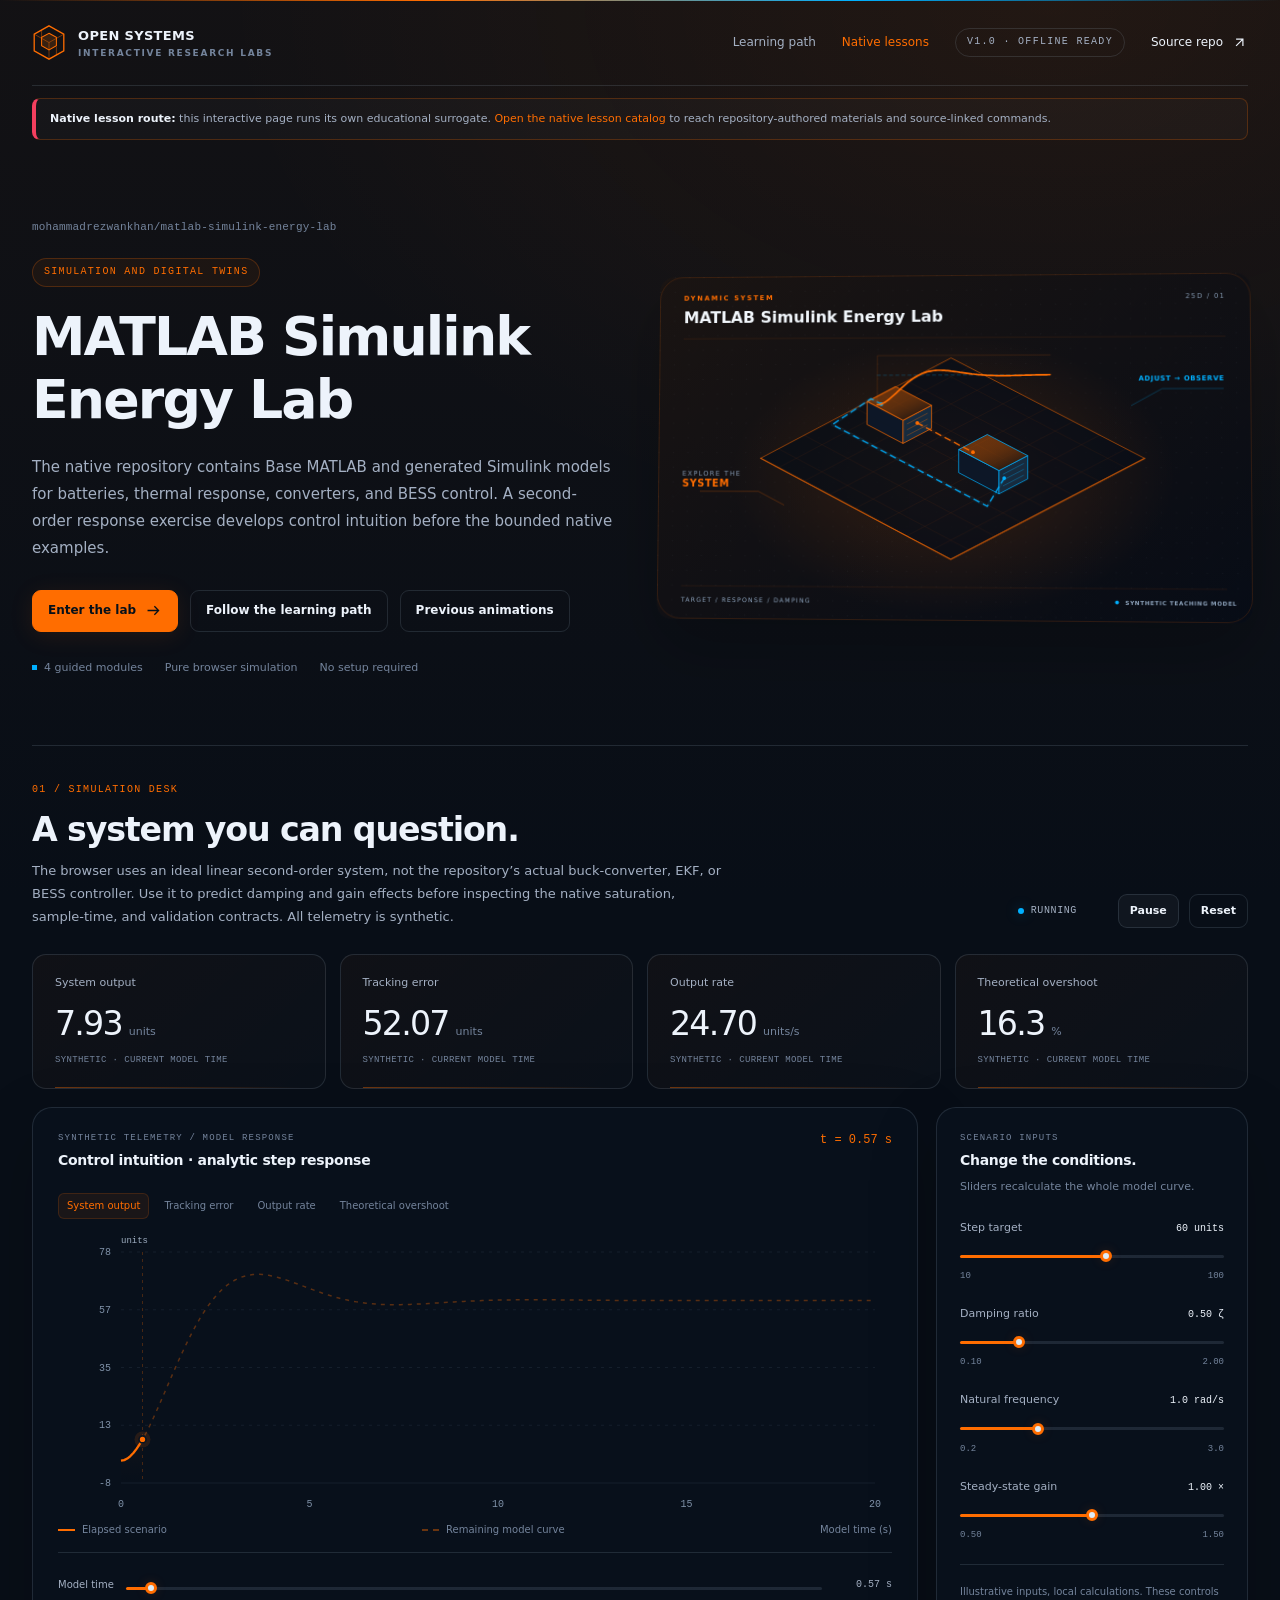
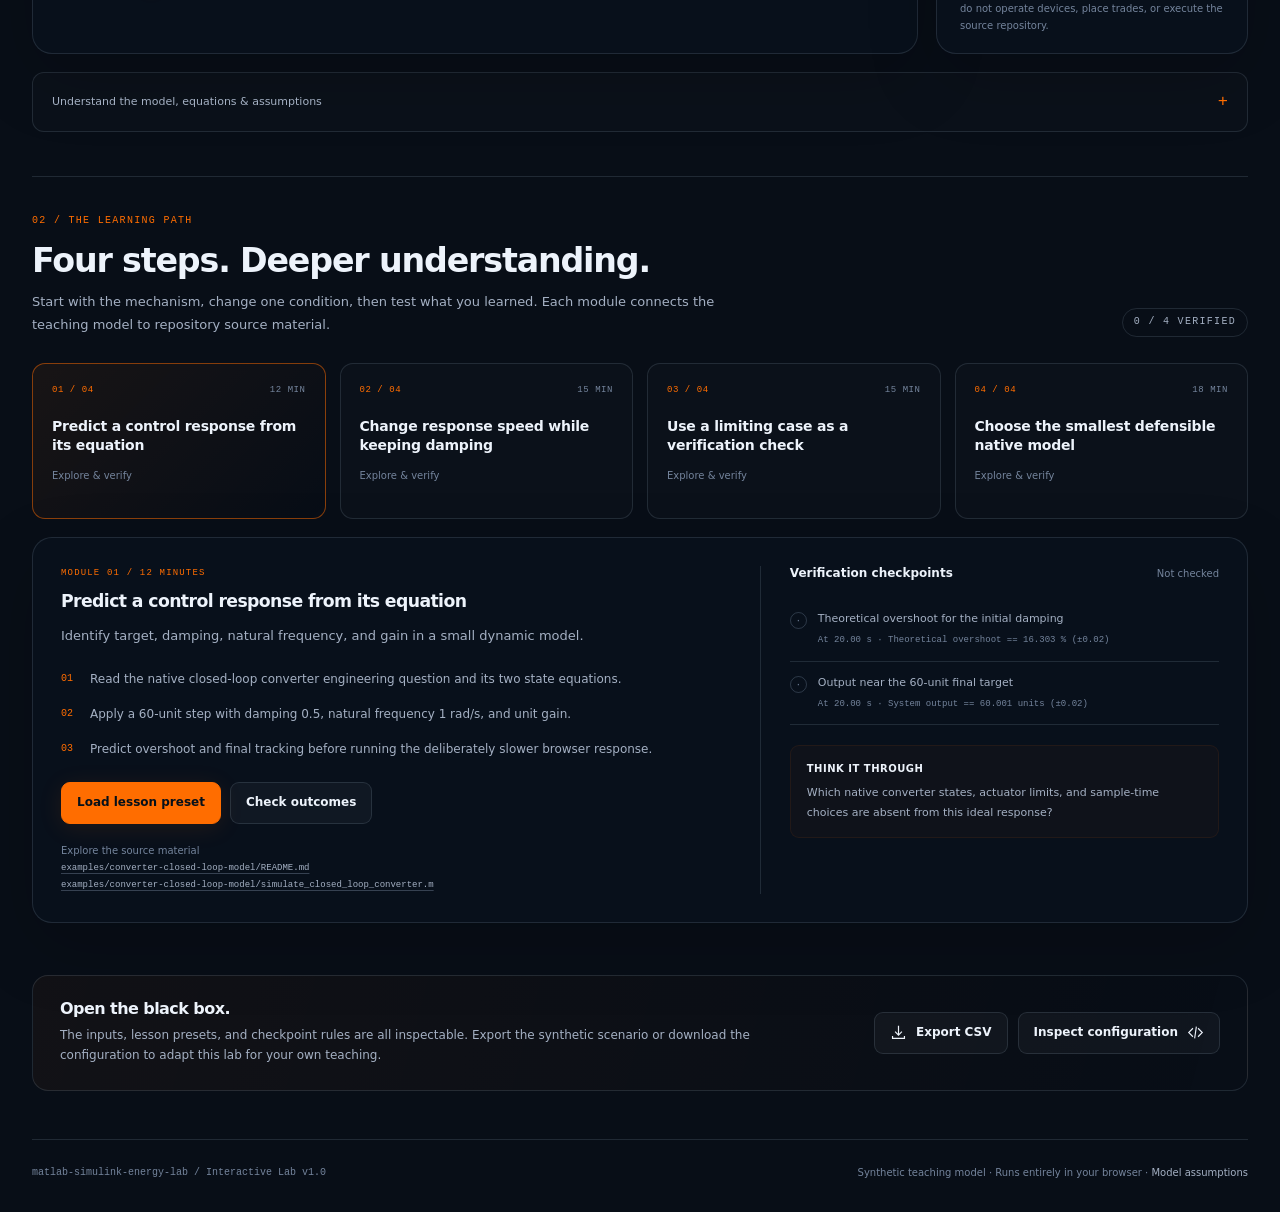
==== commit f1a4c1f5: "feat(docs): restore previous animations alongside current labs" ====
--- a/docs/index.html
+++ b/docs/index.html
@@ -1,5 +1,5 @@
 <!doctype html>
-<html data-flagship-build="fe7ce9ae8f00bb783212d998e41b34c2840965223ad7c8f768c75366d756dd91" lang="en" data-flagship-repo="mohammadrezwankhan/matlab-simulink-energy-lab" data-flagship-version="1.0">
+<html data-flagship-build="be32d59612fd29f0a9479d74acdd58006a31e7242b1de181f25dce5ef5389ff1" lang="en" data-flagship-repo="mohammadrezwankhan/matlab-simulink-energy-lab" data-flagship-version="1.0">
 <head>
 <meta charset="utf-8">
 <meta name="viewport" content="width=device-width,initial-scale=1">
@@ -27,7 +27,7 @@
 </header>
 <aside class="native-surface-note" role="note"><strong>Native lesson route:</strong> this interactive page runs its own educational surrogate. <a href="native-lessons.html">Open the native lesson catalog</a> to reach repository-authored materials and source-linked commands.</aside><main id="top">
 <section class="hero" aria-labelledby="hero-title">
-<div class="hero-copy"><p class="repo-path" id="repo-path"></p><span class="tag accent" id="domain-tag">INTERACTIVE ENGINEERING LAB</span><h1 class="hero-title" id="hero-title">Explore the system.</h1><p class="hero-summary" id="hero-summary"></p><div class="hero-actions"><a class="btn primary" href="#simulation">Enter the lab <svg viewBox="0 0 20 20" fill="none" aria-hidden="true"><path d="M3 10h13m-5-5 5 5-5 5" stroke="currentColor" stroke-width="1.5"/></svg></a><a class="btn quiet" href="#lessons">Follow the learning path</a></div><div class="hero-notes"><span><i class="mini-square" aria-hidden="true"></i><span id="hero-module-count">4 guided modules</span></span><span>Pure browser simulation</span><span>No setup required</span></div></div>
+<div class="hero-copy"><p class="repo-path" id="repo-path"></p><span class="tag accent" id="domain-tag">INTERACTIVE ENGINEERING LAB</span><h1 class="hero-title" id="hero-title">Explore the system.</h1><p class="hero-summary" id="hero-summary"></p><div class="hero-actions"><a class="btn primary" href="#simulation">Enter the lab <svg viewBox="0 0 20 20" fill="none" aria-hidden="true"><path d="M3 10h13m-5-5 5 5-5 5" stroke="currentColor" stroke-width="1.5"/></svg></a><a class="btn quiet" href="#lessons">Follow the learning path</a><a class="btn quiet previous-animations-link" href="animations/">Previous animations</a></div><div class="hero-notes"><span><i class="mini-square" aria-hidden="true"></i><span id="hero-module-count">4 guided modules</span></span><span>Pure browser simulation</span><span>No setup required</span></div></div>
 <div class="hero-art"><svg xmlns="http://www.w3.org/2000/svg" width="960" height="560" viewBox="0 0 960 560" role="img" aria-labelledby="h-matlab-simulink-energy-lab-title h-matlab-simulink-energy-lab-desc">
 <title id="h-matlab-simulink-energy-lab-title">MATLAB Simulink Energy Lab — 2.5D teaching laboratory</title>
 <desc id="h-matlab-simulink-energy-lab-desc">An isometric vector illustration of dynamic system. Decorative animation only; all dashboard telemetry is synthetic.</desc>
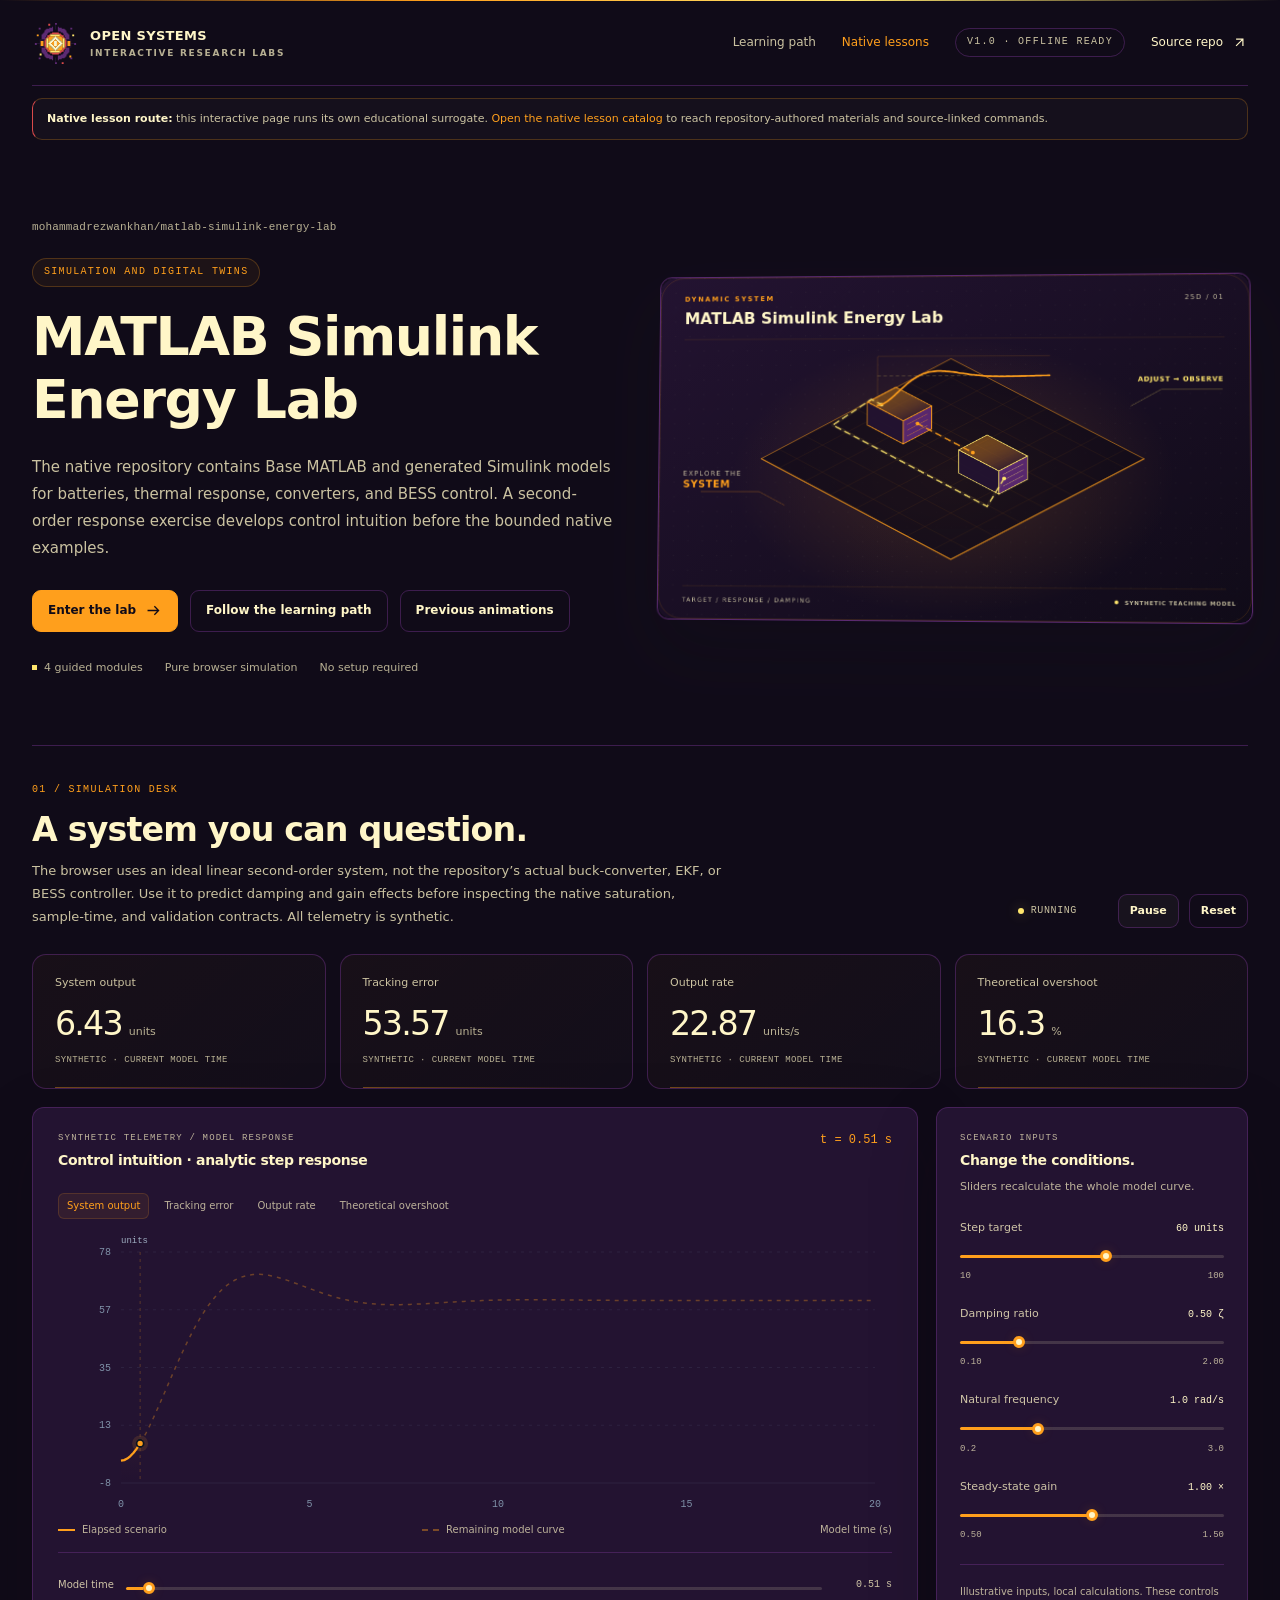
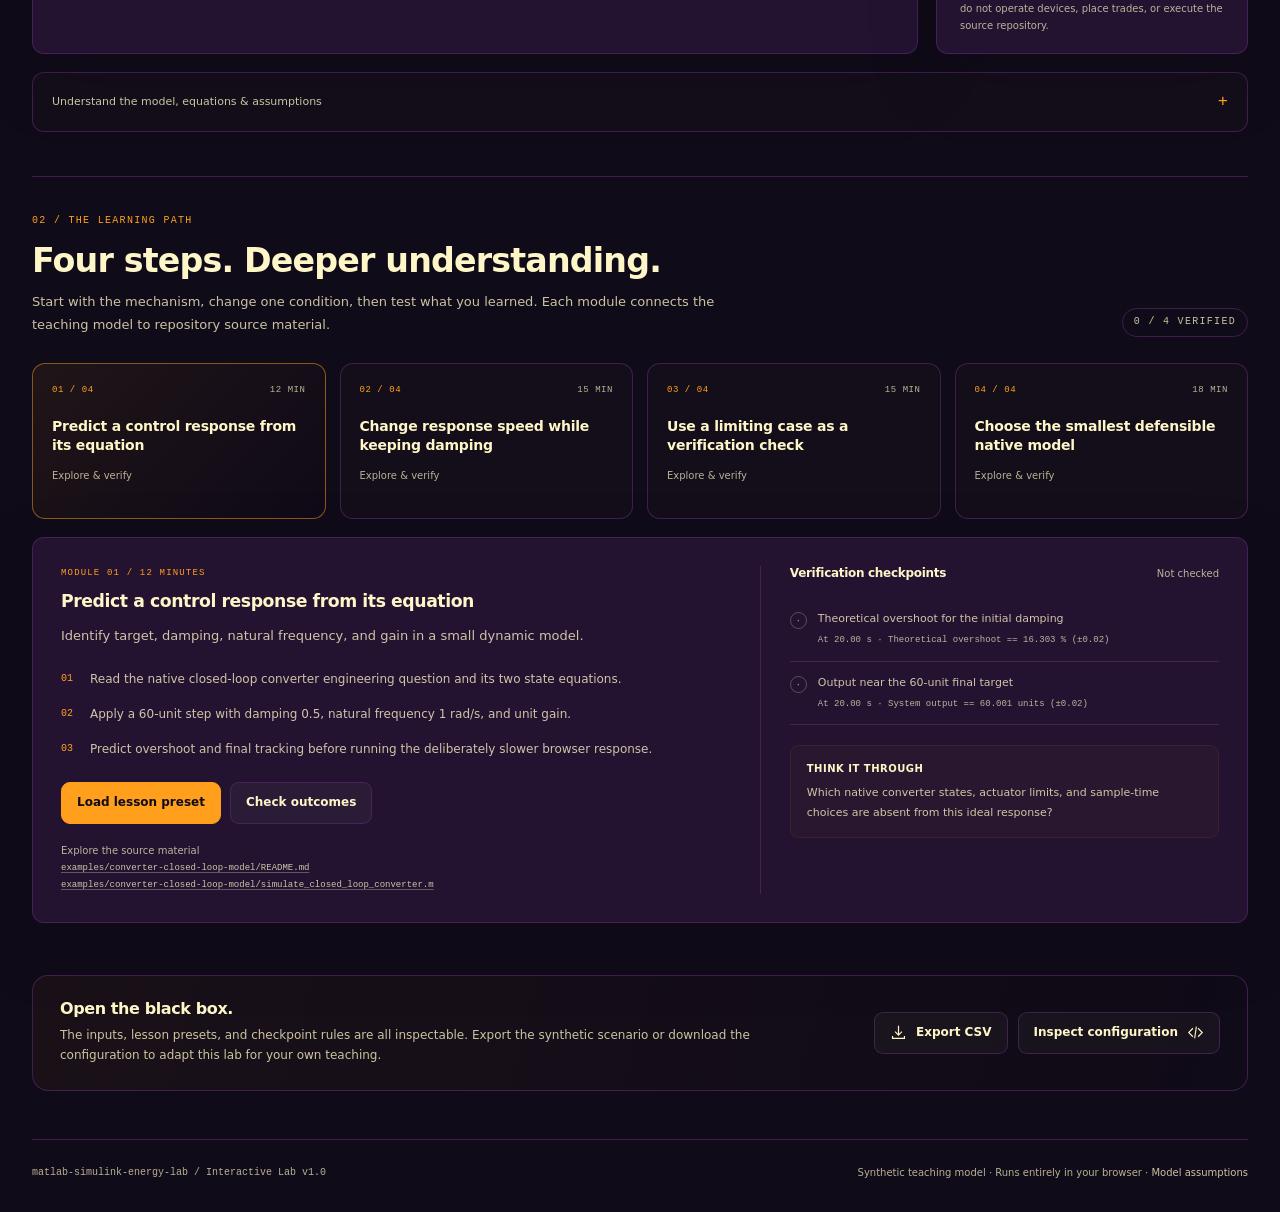
==== commit 3ac23773: "style: align reviewed learning page index.html" ====
--- a/docs/index.html
+++ b/docs/index.html
@@ -1,5 +1,5 @@
 <!doctype html>
-<html data-flagship-build="be32d59612fd29f0a9479d74acdd58006a31e7242b1de181f25dce5ef5389ff1" lang="en" data-flagship-repo="mohammadrezwankhan/matlab-simulink-energy-lab" data-flagship-version="1.0">
+<html data-avatar-brand="dashboard" data-flagship-build="be32d59612fd29f0a9479d74acdd58006a31e7242b1de181f25dce5ef5389ff1" lang="en" data-flagship-repo="mohammadrezwankhan/matlab-simulink-energy-lab" data-flagship-version="1.0">
 <head>
 <meta charset="utf-8">
 <meta name="viewport" content="width=device-width,initial-scale=1">
@@ -7,22 +7,23 @@
 <meta name="description" content="Run reduced-order battery, thermal, converter and BESS control models with transparent equations and repeatable testing.">
 <title>MATLAB Simulink Energy Lab · Interactive learning lab</title>
 <style>
-:root{--primary:#00E5FF;--secondary:#00E676;--surface:#0A192F;--glow:rgba(0,229,255,.35);--p-rgb:0,229,255;--s-rgb:0,230,118;--ink:#EDF3FB;--muted:#A4B0C3;--faint:#74849C;--border:rgba(179,201,224,.14);--card:rgba(10,18,30,.76);--radius:20px;--shadow:0 24px 70px rgba(0,0,0,.18);font-family:Inter,ui-sans-serif,system-ui,-apple-system,BlinkMacSystemFont,"Segoe UI",sans-serif;color:var(--ink);background:#080E17;font-synthesis:none}
-*{box-sizing:border-box}html{scroll-behavior:smooth;scroll-padding-top:24px}body{margin:0;background:radial-gradient(ellipse 65% 550px at 82% 0,rgba(var(--p-rgb),.065),transparent),linear-gradient(180deg,var(--surface) -600px,#080E17 900px);font-size:14px;line-height:1.65}body:before{content:"";position:absolute;inset:0 0 auto;height:1px;background:linear-gradient(90deg,transparent,var(--primary),var(--secondary),transparent)}button,input,select{font:inherit}button,a,input,summary{touch-action:manipulation}button{cursor:pointer}a{color:var(--primary);text-decoration:none}a:hover{text-decoration:underline}button:focus-visible,a:focus-visible,summary:focus-visible,input:focus-visible{outline:2px solid var(--primary);outline-offset:4px}button:disabled{cursor:default;opacity:.45}::selection{background:rgba(var(--p-rgb),.28)}h1,h2,h3,p{margin:0}h1,h2,h3{line-height:1.17;letter-spacing:-.035em}h1{font-size:clamp(2.25rem,4.2vw,4rem);font-weight:640;max-width:730px;text-wrap:balance}h2{font-size:clamp(1.6rem,2.6vw,2.25rem);font-weight:580}h3{font-size:1.08rem;font-weight:600}button svg,a svg{width:17px;height:17px;flex:none}svg{overflow:visible}.shell{width:min(1320px,calc(100% - 64px));margin:auto}.topbar{min-height:86px;display:flex;align-items:center;justify-content:space-between;gap:24px;border-bottom:1px solid var(--border)}.brand{display:flex;align-items:center;gap:12px;color:var(--ink);letter-spacing:.025em;font-weight:650;font-size:13px;white-space:nowrap}.brand:hover{text-decoration:none}.brand-icon{width:34px;height:37px;color:var(--primary)}.brand small{display:block;color:var(--faint);font-size:9px;letter-spacing:.19em;font-weight:600;line-height:1.4}.topnav{display:flex;gap:26px;align-items:center;font-size:12px}.topnav a{color:var(--muted)}.topnav .source-link{color:var(--ink);display:flex;align-items:center;gap:8px}.tag,.eyebrow{font-family:ui-monospace,SFMono-Regular,Consolas,monospace;font-size:10px;letter-spacing:.13em;text-transform:uppercase}.tag{border:1px solid var(--border);border-radius:999px;padding:5px 11px;color:var(--muted);display:inline-flex;gap:7px;align-items:center;white-space:nowrap}.tag.accent{color:var(--primary);border-color:rgba(var(--p-rgb),.23);background:rgba(var(--p-rgb),.055)}.hero{display:grid;grid-template-columns:1fr 1.02fr;align-items:center;gap:40px;padding:66px 0 56px}.hero-copy{padding:12px 0}.repo-path{font-family:ui-monospace,SFMono-Regular,Consolas,monospace;color:var(--faint);font-size:11px;letter-spacing:.015em;overflow-wrap:anywhere;margin-bottom:22px}.hero-title{margin-top:19px}.hero-summary{font-size:15px;line-height:1.8;color:var(--muted);max-width:600px;margin-top:22px}.hero-actions{display:flex;gap:12px;flex-wrap:wrap;margin-top:28px}.btn{display:inline-flex;align-items:center;justify-content:center;gap:9px;min-height:42px;border:1px solid var(--border);border-radius:9px;padding:9px 15px;font-size:12px;font-weight:600;color:var(--ink);background:rgba(255,255,255,.035);transition:background .16s,border-color .16s,transform .16s;text-align:center}.btn:hover{background:rgba(255,255,255,.075);text-decoration:none;border-color:rgba(179,201,224,.28)}.btn.primary{color:#061019;background:var(--primary);border-color:var(--primary);box-shadow:0 4px 24px rgba(var(--p-rgb),.10)}.btn.primary:hover{filter:brightness(1.08)}.btn.quiet{background:transparent}.btn.compact{min-height:34px;padding:6px 11px;font-size:11px}.btn.icon{padding:8px;min-width:36px}.hero-notes{margin-top:27px;display:flex;gap:22px;align-items:center;font-size:11px;color:var(--faint)}.hero-notes span{display:flex;align-items:center;gap:7px}.mini-square{width:5px;height:5px;background:var(--secondary);display:inline-block}.hero-art{position:relative;min-width:0;transform:perspective(1100px) rotateY(-3deg) rotateX(2deg);transform-origin:center;filter:drop-shadow(0 30px 34px rgba(0,0,0,.23))}.hero-art:after{content:"";position:absolute;inset:0;border-radius:24px;border:1px solid rgba(var(--p-rgb),.14);pointer-events:none}.hero-art>svg{display:block;width:100%;height:auto;border-radius:24px}.section{padding:36px 0 44px;border-top:1px solid var(--border)}.section-heading{display:flex;align-items:flex-end;justify-content:space-between;gap:24px;margin-bottom:26px}.eyebrow{color:var(--primary);margin-bottom:13px}.section-description{font-size:13px;color:var(--muted);margin-top:10px;max-width:690px;line-height:1.75}.section-controls{display:flex;align-items:center;gap:10px;flex:none}.run-status{font-family:ui-monospace,SFMono-Regular,Consolas,monospace;font-size:10px;letter-spacing:.06em;color:var(--muted);display:flex;align-items:center;gap:7px;min-width:90px}.run-status .dot{width:6px;height:6px;border-radius:50%;background:var(--secondary);box-shadow:0 0 13px rgba(var(--s-rgb),.4)}.run-status.paused .dot{background:var(--faint);box-shadow:none}.metric-grid{display:grid;grid-template-columns:repeat(4,minmax(0,1fr));gap:14px;margin-bottom:18px}.metric-card{border:1px solid var(--border);border-radius:14px;background:linear-gradient(140deg,rgba(var(--p-rgb),.035),rgba(255,255,255,.014));padding:20px 22px;min-width:0;position:relative;overflow:hidden}.metric-card:before{content:"";position:absolute;left:22px;right:22px;bottom:0;height:1px;background:linear-gradient(90deg,var(--primary),transparent);opacity:.4}.metric-label{font-size:11px;color:var(--muted);white-space:normal;line-height:1.4;min-height:16px}.metric-reading{display:flex;align-items:baseline;gap:7px;margin-top:11px;white-space:nowrap;font-variant-numeric:tabular-nums}.metric-value{font-size:clamp(1.7rem,2.6vw,2.35rem);font-weight:540;line-height:1.3;letter-spacing:-.055em}.metric-unit{color:var(--faint);font-size:11px}.metric-caption{font-family:ui-monospace,SFMono-Regular,Consolas,monospace;font-size:9px;color:var(--faint);margin-top:7px;letter-spacing:.04em}.workbench{display:grid;grid-template-columns:minmax(0,1fr) 312px;gap:18px}.panel{border:1px solid var(--border);border-radius:var(--radius);background:var(--card);box-shadow:var(--shadow);min-width:0}.chart-panel{padding:23px 25px 18px;overflow:hidden}.panel-topline{display:flex;align-items:flex-start;justify-content:space-between;gap:20px}.panel-kicker{color:var(--faint);font-family:ui-monospace,SFMono-Regular,Consolas,monospace;font-size:9px;letter-spacing:.13em;text-transform:uppercase;margin-bottom:6px}.panel-title{font-size:14px;font-weight:600;letter-spacing:-.02em;line-height:1.4}.chart-time{font-family:ui-monospace,SFMono-Regular,Consolas,monospace;font-size:12px;color:var(--primary);white-space:nowrap}.chart-tabs{display:flex;gap:6px;flex-wrap:wrap;margin-top:22px}.chart-tab{border:1px solid transparent;background:transparent;color:var(--faint);border-radius:6px;padding:5px 8px;font-size:10px;line-height:1.4}.chart-tab:hover{color:var(--ink);background:rgba(255,255,255,.04)}.chart-tab[aria-pressed=true]{background:rgba(var(--p-rgb),.075);color:var(--primary);border-color:rgba(var(--p-rgb),.16)}.canvas-wrap{position:relative;width:100%;height:285px;margin-top:14px}canvas{display:block;width:100%;height:100%}.chart-legend{display:flex;justify-content:space-between;align-items:center;gap:15px;color:var(--faint);font-size:10px;padding:4px 0 14px;border-bottom:1px solid var(--border)}.chart-legend span{display:flex;align-items:center;gap:7px}.legend-line{display:inline-block;width:17px;height:2px;background:var(--primary)}.legend-line.future{height:0;background:none;border-top:2px dashed rgba(var(--p-rgb),.4)}.time-control{display:flex;align-items:center;gap:12px;margin-top:15px}.time-control label{font-size:10px;color:var(--muted);white-space:nowrap}.time-control input{flex:1;min-width:0}.time-control output{font-family:ui-monospace,SFMono-Regular,Consolas,monospace;color:var(--muted);font-size:10px;min-width:58px;text-align:right}.controls-panel{padding:23px 23px 19px}.panel-subtitle{font-size:11px;color:var(--faint);margin-top:7px;line-height:1.6}.sliders{margin-top:24px}.slider-item{margin-top:22px}.slider-item:first-child{margin-top:0}.slider-label{display:flex;align-items:baseline;justify-content:space-between;gap:8px;font-size:11px;color:var(--muted);line-height:1.5}.slider-label output{font-family:ui-monospace,SFMono-Regular,Consolas,monospace;color:var(--ink);font-size:10px;white-space:nowrap}.slider-range{display:flex;justify-content:space-between;font-family:ui-monospace,SFMono-Regular,Consolas,monospace;font-size:9px;color:var(--faint);margin-top:1px}input[type=range]{appearance:none;-webkit-appearance:none;display:block;width:100%;height:22px;margin:9px 0 2px;background:transparent;cursor:pointer}input[type=range]::-webkit-slider-runnable-track{height:3px;border-radius:8px;background:linear-gradient(90deg,var(--primary) 0,var(--primary) var(--fill,50%),rgba(155,177,205,.15) var(--fill,50%))}input[type=range]::-moz-range-track{height:3px;border-radius:8px;background:rgba(155,177,205,.15)}input[type=range]::-moz-range-progress{height:3px;background:var(--primary)}input[type=range]::-webkit-slider-thumb{appearance:none;-webkit-appearance:none;width:12px;height:12px;background:#DDECF7;border:3px solid var(--primary);border-radius:50%;margin-top:-4.5px;box-shadow:0 0 12px rgba(var(--p-rgb),.15)}input[type=range]::-moz-range-thumb{width:7px;height:7px;background:#DDECF7;border:3px solid var(--primary);border-radius:50%}.controls-note{padding-top:18px;margin-top:21px;border-top:1px solid var(--border);color:var(--faint);font-size:10px;line-height:1.7}.method{margin-top:18px;border:1px solid var(--border);border-radius:12px;background:rgba(255,255,255,.014)}.method summary{cursor:pointer;display:flex;align-items:center;justify-content:space-between;gap:18px;padding:15px 19px;color:var(--muted);font-size:11px;list-style:none}.method summary::-webkit-details-marker{display:none}.method summary:after{content:"+";font-family:ui-monospace,monospace;color:var(--primary);font-size:17px}.method[open] summary:after{content:"−"}.method-body{padding:3px 21px 20px}.equation{font-family:ui-monospace,SFMono-Regular,Consolas,monospace;font-size:11px;color:var(--primary);line-height:1.9;white-space:pre-wrap;overflow-wrap:anywhere;padding:14px 16px;border-radius:9px;background:rgba(var(--p-rgb),.035);margin:0 0 14px}.method-body ul{padding-left:18px;margin:0;color:var(--muted);font-size:11px;line-height:1.8}.method-body li+li{margin-top:4px}.module-grid{display:grid;grid-template-columns:repeat(4,minmax(0,1fr));gap:14px;margin-bottom:18px}.module-button{display:flex;flex-direction:column;text-align:left;border:1px solid var(--border);border-radius:13px;background:rgba(255,255,255,.015);padding:19px;min-height:156px;color:var(--ink);width:100%;position:relative;transition:border-color .2s,background .2s}.module-button:hover{border-color:rgba(var(--p-rgb),.35);background:rgba(var(--p-rgb),.025)}.module-button[aria-selected=true]{border-color:rgba(var(--p-rgb),.5);background:linear-gradient(135deg,rgba(var(--p-rgb),.065),transparent)}.module-meta{font-family:ui-monospace,SFMono-Regular,Consolas,monospace;display:flex;align-items:center;justify-content:space-between;gap:8px;font-size:9px;color:var(--faint);letter-spacing:.06em;width:100%;margin-bottom:19px}.module-index{color:var(--primary)}.module-title{font-size:14px;font-weight:570;line-height:1.4;letter-spacing:-.015em;overflow-wrap:anywhere}.module-state{font-size:10px;color:var(--faint);margin-top:12px}.module-state.completed{color:var(--secondary)}.lesson-panel{padding:28px;display:grid;grid-template-columns:minmax(0,1.18fr) minmax(280px,.82fr);gap:38px}.lesson-eyebrow{font-family:ui-monospace,SFMono-Regular,Consolas,monospace;color:var(--primary);font-size:9px;letter-spacing:.13em;text-transform:uppercase;margin-bottom:10px}.lesson-objective{font-size:13px;color:var(--muted);line-height:1.8;margin-top:13px}.lesson-steps{list-style:none;counter-reset:steps;padding:0;margin:22px 0}.lesson-steps li{counter-increment:steps;position:relative;padding-left:29px;color:var(--muted);font-size:12px;line-height:1.8;margin-top:13px}.lesson-steps li:before{content:counter(steps,decimal-leading-zero);position:absolute;left:0;top:1px;color:var(--primary);font-family:ui-monospace,monospace;font-size:10px}.lesson-actions{display:flex;flex-wrap:wrap;gap:9px;margin-top:21px}.check-area{border-left:1px solid var(--border);padding-left:29px;min-width:0}.checks-heading{display:flex;justify-content:space-between;gap:10px;align-items:baseline}.checks-heading h3{font-size:12px;letter-spacing:0}.check-status{color:var(--faint);font-size:10px}.checks{margin-top:16px}.check-row{padding:12px 0;border-bottom:1px solid var(--border)}.check-top{display:flex;gap:11px;align-items:flex-start;font-size:11px;color:var(--muted);line-height:1.65}.check-icon{width:17px;height:17px;flex:none;border:1px solid rgba(150,175,201,.25);border-radius:50%;font-size:10px;text-align:center;line-height:15px;color:var(--faint);margin-top:2px}.check-row.pass .check-icon{border-color:rgba(var(--s-rgb),.4);color:var(--secondary);background:rgba(var(--s-rgb),.07)}.check-row.fail .check-icon{border-color:rgba(255,181,101,.4);color:#FFBF85}.check-value{font-family:ui-monospace,SFMono-Regular,Consolas,monospace;font-size:9px;color:var(--faint);padding-left:28px;margin-top:4px;line-height:1.7;overflow-wrap:anywhere}.check-row.pass .check-value{color:var(--secondary)}.check-row.fail .check-value{color:#FFBF85}.reflection{font-size:11px;line-height:1.8;color:var(--muted);padding:14px 16px;border-radius:9px;background:rgba(var(--p-rgb),.03);border:1px solid rgba(var(--p-rgb),.08);margin-top:20px}.reflection strong{display:block;color:var(--ink);font-size:10px;letter-spacing:.05em;margin-bottom:5px;text-transform:uppercase;font-weight:600}.lesson-sources{margin-top:17px;font-size:10px;color:var(--faint);line-height:1.9;overflow-wrap:anywhere}.lesson-sources a{display:block;color:var(--muted);font-family:ui-monospace,SFMono-Regular,Consolas,monospace;font-size:9px;text-decoration:underline;text-decoration-color:rgba(160,180,206,.3);text-underline-offset:3px}.about-strip{display:flex;align-items:center;justify-content:space-between;gap:30px;border:1px solid var(--border);border-radius:16px;padding:24px 27px;background:linear-gradient(105deg,rgba(var(--p-rgb),.045),transparent);margin:8px 0 48px}.about-strip h3{font-size:16px;font-weight:550}.about-strip p{font-size:12px;color:var(--muted);margin-top:7px;max-width:760px}.about-actions{display:flex;gap:10px;flex:none}.footer{display:flex;justify-content:space-between;gap:20px;align-items:center;border-top:1px solid var(--border);padding:25px 0 31px;font-size:10px;color:var(--faint)}.footer span:first-child{font-family:ui-monospace,SFMono-Regular,Consolas,monospace}.footer a{color:var(--muted)}.toast{position:fixed;left:50%;bottom:23px;transform:translateX(-50%) translateY(14px);border:1px solid rgba(var(--p-rgb),.25);background:#122031;box-shadow:0 15px 50px rgba(0,0,0,.4);padding:11px 17px;border-radius:10px;color:var(--ink);font-size:12px;opacity:0;pointer-events:none;max-width:min(90vw,600px);width:max-content;z-index:10;transition:opacity .2s,transform .2s}.toast.visible{opacity:1;transform:translateX(-50%) translateY(0)}.drawer{position:fixed;inset:0 0 0 auto;margin:0;height:100dvh;max-height:100dvh;width:min(650px,100%);max-width:100%;border:0;border-left:1px solid var(--border);padding:0;background:#0C1421;color:var(--ink);box-shadow:-25px 0 100px rgba(0,0,0,.4)}.drawer::backdrop{background:rgba(2,6,12,.75);backdrop-filter:blur(5px)}.drawer-layout{display:flex;flex-direction:column;height:100%;min-height:0}.drawer-header{padding:25px 27px 20px;border-bottom:1px solid var(--border);flex:none}.drawer-header-row{display:flex;justify-content:space-between;align-items:flex-start;gap:20px}.drawer h2{font-size:24px}.drawer-intro{font-size:12px;color:var(--muted);line-height:1.8;margin-top:13px}.drawer-toolbar{display:flex;gap:9px;flex-wrap:wrap;margin-top:18px}.drawer-body{padding:22px 27px;overflow:auto;min-height:0}.config-meta{display:grid;grid-template-columns:1fr 1fr;gap:12px;margin-bottom:18px}.config-meta div{padding:12px;background:rgba(255,255,255,.025);border:1px solid var(--border);border-radius:9px;font-size:11px;color:var(--muted);overflow-wrap:anywhere}.config-meta strong{display:block;font-family:ui-monospace,monospace;font-size:9px;color:var(--faint);letter-spacing:.1em;font-weight:500;text-transform:uppercase;margin-bottom:4px}.code-label{font-family:ui-monospace,monospace;font-size:10px;color:var(--primary);margin:20px 0 11px}.config-code{font-family:ui-monospace,SFMono-Regular,Consolas,monospace;font-size:10px;line-height:1.8;margin:0;padding:17px;background:#080E17;border:1px solid var(--border);border-radius:10px;white-space:pre;overflow:auto;tab-size:2;max-width:100%;color:#B8CCDF}.drawer-footer{border-top:1px solid var(--border);font-size:10px;color:var(--faint);padding:14px 27px;flex:none}.visually-hidden{position:absolute!important;width:1px;height:1px;padding:0;margin:-1px;overflow:hidden;clip:rect(0,0,0,0);white-space:nowrap;border:0}.skip-link{position:absolute;left:20px;top:-100px;background:var(--primary);color:#071019;border-radius:6px;padding:10px 18px;z-index:99}.skip-link:focus{top:12px}.error-banner{border:1px solid #ECA777;border-radius:12px;background:#231910;color:#FFE2C8;padding:20px;margin:30px auto}.hidden{display:none!important}
+:root{--primary:#ff9f1c;--secondary:#ffe66d;--surface:#100b18;--glow:rgba(255,159,28,.35);--p-rgb:0,229,255;--s-rgb:0,230,118;--ink:#fff6c8;--muted:#fff6c8;--faint:#fff6c8b8;--border:rgba(255,246,200,.14);--card:rgba(16,11,24,.76);--radius:20px;--shadow:0 24px 70px rgba(16,11,24,.18);font-family:Inter,ui-sans-serif,system-ui,-apple-system,BlinkMacSystemFont,"Segoe UI",sans-serif;color:var(--ink);background:#100b18;font-synthesis:none}
+*{box-sizing:border-box}html{scroll-behavior:smooth;scroll-padding-top:24px}body{margin:0;background:radial-gradient(ellipse 65% 550px at 82% 0,rgba(var(--p-rgb),.065),transparent),linear-gradient(180deg,var(--surface) -600px,#100b18 900px);font-size:14px;line-height:1.65}body:before{content:"";position:absolute;inset:0 0 auto;height:1px;background:linear-gradient(90deg,transparent,var(--primary),var(--secondary),transparent)}button,input,select{font:inherit}button,a,input,summary{touch-action:manipulation}button{cursor:pointer}a{color:var(--primary);text-decoration:none}a:hover{text-decoration:underline}button:focus-visible,a:focus-visible,summary:focus-visible,input:focus-visible{outline:2px solid var(--primary);outline-offset:4px}button:disabled{cursor:default;opacity:.45}::selection{background:rgba(var(--p-rgb),.28)}h1,h2,h3,p{margin:0}h1,h2,h3{line-height:1.17;letter-spacing:-.035em}h1{font-size:clamp(2.25rem,4.2vw,4rem);font-weight:640;max-width:730px;text-wrap:balance}h2{font-size:clamp(1.6rem,2.6vw,2.25rem);font-weight:580}h3{font-size:1.08rem;font-weight:600}button svg,a svg{width:17px;height:17px;flex:none}svg{overflow:visible}.shell{width:min(1320px,calc(100% - 64px));margin:auto}.topbar{min-height:86px;display:flex;align-items:center;justify-content:space-between;gap:24px;border-bottom:1px solid var(--border)}.brand{display:flex;align-items:center;gap:12px;color:var(--ink);letter-spacing:.025em;font-weight:650;font-size:13px;white-space:nowrap}.brand:hover{text-decoration:none}.brand-icon{width:34px;height:37px;color:var(--primary)}.brand small{display:block;color:var(--faint);font-size:9px;letter-spacing:.19em;font-weight:600;line-height:1.4}.topnav{display:flex;gap:26px;align-items:center;font-size:12px}.topnav a{color:var(--muted)}.topnav .source-link{color:var(--ink);display:flex;align-items:center;gap:8px}.tag,.eyebrow{font-family:ui-monospace,SFMono-Regular,Consolas,monospace;font-size:10px;letter-spacing:.13em;text-transform:uppercase}.tag{border:1px solid var(--border);border-radius:999px;padding:5px 11px;color:var(--muted);display:inline-flex;gap:7px;align-items:center;white-space:nowrap}.tag.accent{color:var(--primary);border-color:rgba(var(--p-rgb),.23);background:rgba(var(--p-rgb),.055)}.hero{display:grid;grid-template-columns:1fr 1.02fr;align-items:center;gap:40px;padding:66px 0 56px}.hero-copy{padding:12px 0}.repo-path{font-family:ui-monospace,SFMono-Regular,Consolas,monospace;color:var(--faint);font-size:11px;letter-spacing:.015em;overflow-wrap:anywhere;margin-bottom:22px}.hero-title{margin-top:19px}.hero-summary{font-size:15px;line-height:1.8;color:var(--muted);max-width:600px;margin-top:22px}.hero-actions{display:flex;gap:12px;flex-wrap:wrap;margin-top:28px}.btn{display:inline-flex;align-items:center;justify-content:center;gap:9px;min-height:42px;border:1px solid var(--border);border-radius:9px;padding:9px 15px;font-size:12px;font-weight:600;color:var(--ink);background:rgba(255,246,200,.035);transition:background .16s,border-color .16s,transform .16s;text-align:center}.btn:hover{background:rgba(255,246,200,.075);text-decoration:none;border-color:rgba(255,246,200,.28)}.btn.primary{color:#100b18;background:var(--primary);border-color:var(--primary);box-shadow:0 4px 24px rgba(var(--p-rgb),.10)}.btn.primary:hover{filter:brightness(1.08)}.btn.quiet{background:transparent}.btn.compact{min-height:34px;padding:6px 11px;font-size:11px}.btn.icon{padding:8px;min-width:36px}.hero-notes{margin-top:27px;display:flex;gap:22px;align-items:center;font-size:11px;color:var(--faint)}.hero-notes span{display:flex;align-items:center;gap:7px}.mini-square{width:5px;height:5px;background:var(--secondary);display:inline-block}.hero-art{position:relative;min-width:0;transform:perspective(1100px) rotateY(-3deg) rotateX(2deg);transform-origin:center;filter:drop-shadow(0 30px 34px rgba(16,11,24,.23))}.hero-art:after{content:"";position:absolute;inset:0;border-radius:24px;border:1px solid rgba(var(--p-rgb),.14);pointer-events:none}.hero-art>svg{display:block;width:100%;height:auto;border-radius:24px}.section{padding:36px 0 44px;border-top:1px solid var(--border)}.section-heading{display:flex;align-items:flex-end;justify-content:space-between;gap:24px;margin-bottom:26px}.eyebrow{color:var(--primary);margin-bottom:13px}.section-description{font-size:13px;color:var(--muted);margin-top:10px;max-width:690px;line-height:1.75}.section-controls{display:flex;align-items:center;gap:10px;flex:none}.run-status{font-family:ui-monospace,SFMono-Regular,Consolas,monospace;font-size:10px;letter-spacing:.06em;color:var(--muted);display:flex;align-items:center;gap:7px;min-width:90px}.run-status .dot{width:6px;height:6px;border-radius:50%;background:var(--secondary);box-shadow:0 0 13px rgba(var(--s-rgb),.4)}.run-status.paused .dot{background:var(--faint);box-shadow:none}.metric-grid{display:grid;grid-template-columns:repeat(4,minmax(0,1fr));gap:14px;margin-bottom:18px}.metric-card{border:1px solid var(--border);border-radius:14px;background:linear-gradient(140deg,rgba(var(--p-rgb),.035),rgba(255,246,200,.014));padding:20px 22px;min-width:0;position:relative;overflow:hidden}.metric-card:before{content:"";position:absolute;left:22px;right:22px;bottom:0;height:1px;background:linear-gradient(90deg,var(--primary),transparent);opacity:.4}.metric-label{font-size:11px;color:var(--muted);white-space:normal;line-height:1.4;min-height:16px}.metric-reading{display:flex;align-items:baseline;gap:7px;margin-top:11px;white-space:nowrap;font-variant-numeric:tabular-nums}.metric-value{font-size:clamp(1.7rem,2.6vw,2.35rem);font-weight:540;line-height:1.3;letter-spacing:-.055em}.metric-unit{color:var(--faint);font-size:11px}.metric-caption{font-family:ui-monospace,SFMono-Regular,Consolas,monospace;font-size:9px;color:var(--faint);margin-top:7px;letter-spacing:.04em}.workbench{display:grid;grid-template-columns:minmax(0,1fr) 312px;gap:18px}.panel{border:1px solid var(--border);border-radius:var(--radius);background:var(--card);box-shadow:var(--shadow);min-width:0}.chart-panel{padding:23px 25px 18px;overflow:hidden}.panel-topline{display:flex;align-items:flex-start;justify-content:space-between;gap:20px}.panel-kicker{color:var(--faint);font-family:ui-monospace,SFMono-Regular,Consolas,monospace;font-size:9px;letter-spacing:.13em;text-transform:uppercase;margin-bottom:6px}.panel-title{font-size:14px;font-weight:600;letter-spacing:-.02em;line-height:1.4}.chart-time{font-family:ui-monospace,SFMono-Regular,Consolas,monospace;font-size:12px;color:var(--primary);white-space:nowrap}.chart-tabs{display:flex;gap:6px;flex-wrap:wrap;margin-top:22px}.chart-tab{border:1px solid transparent;background:transparent;color:var(--faint);border-radius:6px;padding:5px 8px;font-size:10px;line-height:1.4}.chart-tab:hover{color:var(--ink);background:rgba(255,246,200,.04)}.chart-tab[aria-pressed=true]{background:rgba(var(--p-rgb),.075);color:var(--primary);border-color:rgba(var(--p-rgb),.16)}.canvas-wrap{position:relative;width:100%;height:285px;margin-top:14px}canvas{display:block;width:100%;height:100%}.chart-legend{display:flex;justify-content:space-between;align-items:center;gap:15px;color:var(--faint);font-size:10px;padding:4px 0 14px;border-bottom:1px solid var(--border)}.chart-legend span{display:flex;align-items:center;gap:7px}.legend-line{display:inline-block;width:17px;height:2px;background:var(--primary)}.legend-line.future{height:0;background:none;border-top:2px dashed rgba(var(--p-rgb),.4)}.time-control{display:flex;align-items:center;gap:12px;margin-top:15px}.time-control label{font-size:10px;color:var(--muted);white-space:nowrap}.time-control input{flex:1;min-width:0}.time-control output{font-family:ui-monospace,SFMono-Regular,Consolas,monospace;color:var(--muted);font-size:10px;min-width:58px;text-align:right}.controls-panel{padding:23px 23px 19px}.panel-subtitle{font-size:11px;color:var(--faint);margin-top:7px;line-height:1.6}.sliders{margin-top:24px}.slider-item{margin-top:22px}.slider-item:first-child{margin-top:0}.slider-label{display:flex;align-items:baseline;justify-content:space-between;gap:8px;font-size:11px;color:var(--muted);line-height:1.5}.slider-label output{font-family:ui-monospace,SFMono-Regular,Consolas,monospace;color:var(--ink);font-size:10px;white-space:nowrap}.slider-range{display:flex;justify-content:space-between;font-family:ui-monospace,SFMono-Regular,Consolas,monospace;font-size:9px;color:var(--faint);margin-top:1px}input[type=range]{appearance:none;-webkit-appearance:none;display:block;width:100%;height:22px;margin:9px 0 2px;background:transparent;cursor:pointer}input[type=range]::-webkit-slider-runnable-track{height:3px;border-radius:8px;background:linear-gradient(90deg,var(--primary) 0,var(--primary) var(--fill,50%),rgba(255,246,200,.15) var(--fill,50%))}input[type=range]::-moz-range-track{height:3px;border-radius:8px;background:rgba(255,246,200,.15)}input[type=range]::-moz-range-progress{height:3px;background:var(--primary)}input[type=range]::-webkit-slider-thumb{appearance:none;-webkit-appearance:none;width:12px;height:12px;background:#fff6c8;border:3px solid var(--primary);border-radius:50%;margin-top:-4.5px;box-shadow:0 0 12px rgba(var(--p-rgb),.15)}input[type=range]::-moz-range-thumb{width:7px;height:7px;background:#fff6c8;border:3px solid var(--primary);border-radius:50%}.controls-note{padding-top:18px;margin-top:21px;border-top:1px solid var(--border);color:var(--faint);font-size:10px;line-height:1.7}.method{margin-top:18px;border:1px solid var(--border);border-radius:12px;background:rgba(255,246,200,.014)}.method summary{cursor:pointer;display:flex;align-items:center;justify-content:space-between;gap:18px;padding:15px 19px;color:var(--muted);font-size:11px;list-style:none}.method summary::-webkit-details-marker{display:none}.method summary:after{content:"+";font-family:ui-monospace,monospace;color:var(--primary);font-size:17px}.method[open] summary:after{content:"−"}.method-body{padding:3px 21px 20px}.equation{font-family:ui-monospace,SFMono-Regular,Consolas,monospace;font-size:11px;color:var(--primary);line-height:1.9;white-space:pre-wrap;overflow-wrap:anywhere;padding:14px 16px;border-radius:9px;background:rgba(var(--p-rgb),.035);margin:0 0 14px}.method-body ul{padding-left:18px;margin:0;color:var(--muted);font-size:11px;line-height:1.8}.method-body li+li{margin-top:4px}.module-grid{display:grid;grid-template-columns:repeat(4,minmax(0,1fr));gap:14px;margin-bottom:18px}.module-button{display:flex;flex-direction:column;text-align:left;border:1px solid var(--border);border-radius:13px;background:rgba(255,246,200,.015);padding:19px;min-height:156px;color:var(--ink);width:100%;position:relative;transition:border-color .2s,background .2s}.module-button:hover{border-color:rgba(var(--p-rgb),.35);background:rgba(var(--p-rgb),.025)}.module-button[aria-selected=true]{border-color:rgba(var(--p-rgb),.5);background:linear-gradient(135deg,rgba(var(--p-rgb),.065),transparent)}.module-meta{font-family:ui-monospace,SFMono-Regular,Consolas,monospace;display:flex;align-items:center;justify-content:space-between;gap:8px;font-size:9px;color:var(--faint);letter-spacing:.06em;width:100%;margin-bottom:19px}.module-index{color:var(--primary)}.module-title{font-size:14px;font-weight:570;line-height:1.4;letter-spacing:-.015em;overflow-wrap:anywhere}.module-state{font-size:10px;color:var(--faint);margin-top:12px}.module-state.completed{color:var(--secondary)}.lesson-panel{padding:28px;display:grid;grid-template-columns:minmax(0,1.18fr) minmax(280px,.82fr);gap:38px}.lesson-eyebrow{font-family:ui-monospace,SFMono-Regular,Consolas,monospace;color:var(--primary);font-size:9px;letter-spacing:.13em;text-transform:uppercase;margin-bottom:10px}.lesson-objective{font-size:13px;color:var(--muted);line-height:1.8;margin-top:13px}.lesson-steps{list-style:none;counter-reset:steps;padding:0;margin:22px 0}.lesson-steps li{counter-increment:steps;position:relative;padding-left:29px;color:var(--muted);font-size:12px;line-height:1.8;margin-top:13px}.lesson-steps li:before{content:counter(steps,decimal-leading-zero);position:absolute;left:0;top:1px;color:var(--primary);font-family:ui-monospace,monospace;font-size:10px}.lesson-actions{display:flex;flex-wrap:wrap;gap:9px;margin-top:21px}.check-area{border-left:1px solid var(--border);padding-left:29px;min-width:0}.checks-heading{display:flex;justify-content:space-between;gap:10px;align-items:baseline}.checks-heading h3{font-size:12px;letter-spacing:0}.check-status{color:var(--faint);font-size:10px}.checks{margin-top:16px}.check-row{padding:12px 0;border-bottom:1px solid var(--border)}.check-top{display:flex;gap:11px;align-items:flex-start;font-size:11px;color:var(--muted);line-height:1.65}.check-icon{width:17px;height:17px;flex:none;border:1px solid rgba(255,246,200,.25);border-radius:50%;font-size:10px;text-align:center;line-height:15px;color:var(--faint);margin-top:2px}.check-row.pass .check-icon{border-color:rgba(var(--s-rgb),.4);color:var(--secondary);background:rgba(var(--s-rgb),.07)}.check-row.fail .check-icon{border-color:rgba(255,246,200,.4);color:#fff6c8}.check-value{font-family:ui-monospace,SFMono-Regular,Consolas,monospace;font-size:9px;color:var(--faint);padding-left:28px;margin-top:4px;line-height:1.7;overflow-wrap:anywhere}.check-row.pass .check-value{color:var(--secondary)}.check-row.fail .check-value{color:#fff6c8}.reflection{font-size:11px;line-height:1.8;color:var(--muted);padding:14px 16px;border-radius:9px;background:rgba(var(--p-rgb),.03);border:1px solid rgba(var(--p-rgb),.08);margin-top:20px}.reflection strong{display:block;color:var(--ink);font-size:10px;letter-spacing:.05em;margin-bottom:5px;text-transform:uppercase;font-weight:600}.lesson-sources{margin-top:17px;font-size:10px;color:var(--faint);line-height:1.9;overflow-wrap:anywhere}.lesson-sources a{display:block;color:var(--muted);font-family:ui-monospace,SFMono-Regular,Consolas,monospace;font-size:9px;text-decoration:underline;text-decoration-color:rgba(255,246,200,.3);text-underline-offset:3px}.about-strip{display:flex;align-items:center;justify-content:space-between;gap:30px;border:1px solid var(--border);border-radius:16px;padding:24px 27px;background:linear-gradient(105deg,rgba(var(--p-rgb),.045),transparent);margin:8px 0 48px}.about-strip h3{font-size:16px;font-weight:550}.about-strip p{font-size:12px;color:var(--muted);margin-top:7px;max-width:760px}.about-actions{display:flex;gap:10px;flex:none}.footer{display:flex;justify-content:space-between;gap:20px;align-items:center;border-top:1px solid var(--border);padding:25px 0 31px;font-size:10px;color:var(--faint)}.footer span:first-child{font-family:ui-monospace,SFMono-Regular,Consolas,monospace}.footer a{color:var(--muted)}.toast{position:fixed;left:50%;bottom:23px;transform:translateX(-50%) translateY(14px);border:1px solid rgba(var(--p-rgb),.25);background:#231331;box-shadow:0 15px 50px rgba(16,11,24,.4);padding:11px 17px;border-radius:10px;color:var(--ink);font-size:12px;opacity:0;pointer-events:none;max-width:min(90vw,600px);width:max-content;z-index:10;transition:opacity .2s,transform .2s}.toast.visible{opacity:1;transform:translateX(-50%) translateY(0)}.drawer{position:fixed;inset:0 0 0 auto;margin:0;height:100dvh;max-height:100dvh;width:min(650px,100%);max-width:100%;border:0;border-left:1px solid var(--border);padding:0;background:#231331;color:var(--ink);box-shadow:-25px 0 100px rgba(16,11,24,.4)}.drawer::backdrop{background:rgba(16,11,24,.75);backdrop-filter:blur(5px)}.drawer-layout{display:flex;flex-direction:column;height:100%;min-height:0}.drawer-header{padding:25px 27px 20px;border-bottom:1px solid var(--border);flex:none}.drawer-header-row{display:flex;justify-content:space-between;align-items:flex-start;gap:20px}.drawer h2{font-size:24px}.drawer-intro{font-size:12px;color:var(--muted);line-height:1.8;margin-top:13px}.drawer-toolbar{display:flex;gap:9px;flex-wrap:wrap;margin-top:18px}.drawer-body{padding:22px 27px;overflow:auto;min-height:0}.config-meta{display:grid;grid-template-columns:1fr 1fr;gap:12px;margin-bottom:18px}.config-meta div{padding:12px;background:rgba(255,246,200,.025);border:1px solid var(--border);border-radius:9px;font-size:11px;color:var(--muted);overflow-wrap:anywhere}.config-meta strong{display:block;font-family:ui-monospace,monospace;font-size:9px;color:var(--faint);letter-spacing:.1em;font-weight:500;text-transform:uppercase;margin-bottom:4px}.code-label{font-family:ui-monospace,monospace;font-size:10px;color:var(--primary);margin:20px 0 11px}.config-code{font-family:ui-monospace,SFMono-Regular,Consolas,monospace;font-size:10px;line-height:1.8;margin:0;padding:17px;background:#100b18;border:1px solid var(--border);border-radius:10px;white-space:pre;overflow:auto;tab-size:2;max-width:100%;color:#fff6c8}.drawer-footer{border-top:1px solid var(--border);font-size:10px;color:var(--faint);padding:14px 27px;flex:none}.visually-hidden{position:absolute!important;width:1px;height:1px;padding:0;margin:-1px;overflow:hidden;clip:rect(0,0,0,0);white-space:nowrap;border:0}.skip-link{position:absolute;left:20px;top:-100px;background:var(--primary);color:#100b18;border-radius:6px;padding:10px 18px;z-index:99}.skip-link:focus{top:12px}.error-banner{border:1px solid #fff6c8;border-radius:12px;background:#231331;color:#fff6c8;padding:20px;margin:30px auto}.hidden{display:none!important}
 @media(min-width:1440px){.hero{gap:65px}.hero-art{margin-left:0;margin-right:-6px}.canvas-wrap{height:310px}}
 @media(max-width:1100px){.shell{width:calc(100% - 44px)}.hero{gap:28px;padding-top:48px}.hero-summary{font-size:13px}.workbench{grid-template-columns:minmax(0,1fr) 280px}.controls-panel{padding:20px}.module-button{padding:16px}.lesson-panel{gap:26px}.check-area{padding-left:24px}.topnav{gap:19px}.metric-card{padding:17px}.metric-card:before{left:17px;right:17px}}
 @media(max-width:820px){.hero{grid-template-columns:1fr;gap:30px;padding:37px 0 35px}.hero-copy{max-width:640px}.hero-title{font-size:clamp(2.35rem,6.5vw,3.9rem)}.hero-summary{font-size:14px;max-width:660px}.hero-art{max-width:720px;width:100%;transform:none}.repo-path{margin-bottom:16px}.hero-notes{margin-top:23px}.workbench{grid-template-columns:1fr}.controls-panel{display:block;padding:23px}.sliders{display:grid;grid-template-columns:repeat(2,minmax(0,1fr));gap:21px 32px;margin-top:23px}.slider-item{margin:0}.controls-note{margin-top:21px;padding-top:14px}.metric-value{font-size:1.75rem}.metric-label{font-size:10px;min-height:28px}.metric-reading{gap:4px}.metric-unit{font-size:9px}.metric-caption{font-size:8px}.module-grid{grid-template-columns:repeat(2,minmax(0,1fr))}.module-button{min-height:139px}.lesson-panel{grid-template-columns:1fr;padding:24px;gap:25px}.check-area{padding-left:0;border-left:0;border-top:1px solid var(--border);padding-top:25px}.about-strip{align-items:flex-start;flex-direction:column;gap:20px}.section-controls{gap:8px}.section-heading{gap:20px}.topnav .nav-secondary{display:none}.canvas-wrap{height:290px}}
 @media(max-width:560px){.shell{width:calc(100% - 32px)}.topbar{min-height:73px;gap:12px}.brand{gap:8px;font-size:11px}.brand-icon{width:27px;height:30px}.brand small{font-size:7px}.topnav{gap:10px}.topnav .tag{display:none}.topnav .source-link{font-size:11px;gap:5px}.hero{padding-top:30px;gap:25px}.hero-title{font-size:clamp(2rem,8.8vw,2.8rem);line-height:1.12}.hero-summary{font-size:13px;margin-top:18px}.hero-actions{margin-top:22px;gap:8px}.btn{padding:9px 12px;font-size:11px;min-height:41px}.hero-notes{font-size:9px;gap:15px}.hero-art>svg{border-radius:15px}.hero-art:after{border-radius:15px}.tag{font-size:8px;padding:4px 9px}.repo-path{font-size:9px;margin-bottom:14px}.section{padding:29px 0 32px}.section-heading{display:block;margin-bottom:21px}.eyebrow{font-size:9px;margin-bottom:11px}.section-description{font-size:12px}.section-controls{margin-top:18px}.metric-grid{grid-template-columns:repeat(2,minmax(0,1fr));gap:10px;margin-bottom:14px}.metric-label{min-height:0;font-size:10px}.metric-value{font-size:2rem}.metric-card{padding:16px}.metric-caption{font-size:8px}.metric-unit{font-size:10px}.workbench{gap:14px}.chart-panel{padding:19px 14px 16px}.panel-topline{gap:13px}.panel-title{font-size:12px}.chart-time{font-size:10px}.chart-tabs{gap:4px;margin-top:18px}.chart-tab{font-size:9px;padding:5px 6px}.canvas-wrap{height:240px;margin-top:10px}.chart-legend{font-size:8px;gap:10px;align-items:flex-start}.chart-legend span{gap:5px;line-height:1.5}.legend-line{width:13px;margin-top:5px;flex:none}.time-control{gap:8px}.time-control label,.time-control output{font-size:9px}.time-control output{min-width:47px}.controls-panel{padding:20px}.sliders{grid-template-columns:1fr;gap:22px}.slider-label{font-size:11px}.method summary{font-size:10px;padding:13px 15px}.method-body{padding:2px 15px 17px}.equation{font-size:10px;padding:12px}.module-grid{gap:10px;margin-bottom:14px}.module-button{padding:14px;min-height:145px}.module-meta{font-size:8px;margin-bottom:15px}.module-title{font-size:12px}.module-state{font-size:9px}.lesson-panel{padding:20px}.lesson-objective{font-size:12px}.lesson-steps li{font-size:11px}.lesson-sources a{font-size:9px}.about-strip{padding:21px;margin-bottom:34px}.about-strip h3{font-size:15px}.about-strip p{font-size:11px}.about-actions{flex-wrap:wrap;gap:8px}.footer{display:block;font-size:9px;padding:22px 0}.footer span{display:block}.footer span+span{margin-top:9px}.drawer-header{padding:22px 19px 18px}.drawer-body{padding:18px 19px}.drawer-footer{padding:13px 19px}.drawer h2{font-size:21px}.drawer-intro{font-size:11px}.config-code{font-size:9px;padding:13px}.config-meta{gap:9px}.config-meta div{font-size:10px;padding:10px}.toast{font-size:11px;bottom:15px;max-width:calc(100vw - 26px)}}
 @media(prefers-reduced-motion:reduce){html{scroll-behavior:auto}*,*:before,*:after{animation:none!important;transition:none!important}.hero-art{transform:none}}
 
-.native-lessons-link{white-space:nowrap;color:var(--primary)!important}.native-surface-note{margin:12px 0 0;padding:11px 14px;border:1px solid rgba(var(--p-rgb),.24);border-left:4px solid #F43F5E;border-radius:8px;background:rgba(255,255,255,.025);color:var(--muted);font-size:11px;line-height:1.65}.native-surface-note strong{color:var(--ink)}.native-surface-note a{color:var(--primary)}@media(max-width:560px){.native-lessons-link{font-size:10px}.native-surface-note{margin-top:8px;padding:9px 11px}}
+.native-lessons-link{white-space:nowrap;color:var(--primary)!important}.native-surface-note{margin:12px 0 0;padding:11px 14px;border:1px solid rgba(var(--p-rgb),.24);border-left:4px solid #d94a4a;border-radius:8px;background:rgba(255,246,200,.025);color:var(--muted);font-size:11px;line-height:1.65}.native-surface-note strong{color:var(--ink)}.native-surface-note a{color:var(--primary)}@media(max-width:560px){.native-lessons-link{font-size:10px}.native-surface-note{margin-top:8px;padding:9px 11px}}
 </style>
+<link rel="stylesheet" href="visuals/brand-uniformity/brand.css">
 </head>
 <body>
 <a class="skip-link" href="#simulation">Skip to simulation</a>
 <div class="shell" id="app-shell">
 <header class="topbar">
-<a class="brand" href="#top" aria-label="Open Systems Lab home"><svg class="brand-icon" viewBox="0 0 36 40" fill="none" aria-hidden="true"><path d="M18 2 34 11v18L18 38 2 29V11Z" stroke="currentColor" stroke-width="1.4"/><path d="m2 11 16 9 16-9M18 20v18M10 15.5v-9M26 24.5v9" stroke="currentColor" stroke-opacity=".45"/><path d="m18 10 8 4.5v9L18 28l-8-4.5v-9Z" fill="currentColor" fill-opacity=".16" stroke="currentColor" stroke-width="1.1"/></svg><span>OPEN SYSTEMS<small>INTERACTIVE RESEARCH LABS</small></span></a>
+<a class="brand" href="#top" aria-label="Open Systems Lab home"><img class="brand-avatar" data-brand-decoration="true" src="visuals/brand-uniformity/avatar.svg" width="48" height="48" alt=""><svg class="brand-icon" viewBox="0 0 36 40" fill="none" aria-hidden="true"><path d="M18 2 34 11v18L18 38 2 29V11Z" stroke="currentColor" stroke-width="1.4"/><path d="m2 11 16 9 16-9M18 20v18M10 15.5v-9M26 24.5v9" stroke="currentColor" stroke-opacity=".45"/><path d="m18 10 8 4.5v9L18 28l-8-4.5v-9Z" fill="currentColor" fill-opacity=".16" stroke="currentColor" stroke-width="1.1"/></svg><span>OPEN SYSTEMS<small>INTERACTIVE RESEARCH LABS</small></span></a>
 <nav class="topnav" aria-label="Main navigation"><a class="nav-secondary" href="#lessons">Learning path</a><a class="native-lessons-link" href="native-lessons.html">Native lessons</a><span class="tag">v1.0 · offline ready</span><a class="source-link" id="top-source" href="#sources" target="_blank" rel="noopener noreferrer">Source repo <svg viewBox="0 0 20 20" fill="none" aria-hidden="true"><path d="M6 14 14 6M6 6h8v8" stroke="currentColor" stroke-width="1.4"/></svg></a></nav>
 </header>
 <aside class="native-surface-note" role="note"><strong>Native lesson route:</strong> this interactive page runs its own educational surrogate. <a href="native-lessons.html">Open the native lesson catalog</a> to reach repository-authored materials and source-linked commands.</aside><main id="top">
@@ -32,17 +33,17 @@
 <title id="h-matlab-simulink-energy-lab-title">MATLAB Simulink Energy Lab — 2.5D teaching laboratory</title>
 <desc id="h-matlab-simulink-energy-lab-desc">An isometric vector illustration of dynamic system. Decorative animation only; all dashboard telemetry is synthetic.</desc>
 <defs>
-      <linearGradient id="h-matlab-simulink-energy-lab-bg" x2="1" y2="1"><stop stop-color="#1A1412"/><stop offset="1" stop-color="#070C16"/></linearGradient>
-      <linearGradient id="h-matlab-simulink-energy-lab-top" x2="0.8" y2="1"><stop stop-color="#FF6D00" stop-opacity=".3"/><stop offset="1" stop-color="#1A1412"/></linearGradient>
-      <radialGradient id="h-matlab-simulink-energy-lab-halo"><stop stop-color="#FF6D00" stop-opacity=".16"/><stop offset="1" stop-color="#FF6D00" stop-opacity="0"/></radialGradient>
-      <pattern id="h-matlab-simulink-energy-lab-dots" width="24" height="24" patternUnits="userSpaceOnUse"><circle cx="1" cy="1" r=".7" fill="#BDD8EB" opacity=".12"/></pattern>
+      <linearGradient id="h-matlab-simulink-energy-lab-bg" x2="1" y2="1"><stop stop-color="#231331"/><stop offset="1" stop-color="#100b18"/></linearGradient>
+      <linearGradient id="h-matlab-simulink-energy-lab-top" x2="0.8" y2="1"><stop stop-color="#ff9f1c" stop-opacity=".3"/><stop offset="1" stop-color="#231331"/></linearGradient>
+      <radialGradient id="h-matlab-simulink-energy-lab-halo"><stop stop-color="#ff9f1c" stop-opacity=".16"/><stop offset="1" stop-color="#ff9f1c" stop-opacity="0"/></radialGradient>
+      <pattern id="h-matlab-simulink-energy-lab-dots" width="24" height="24" patternUnits="userSpaceOnUse"><circle cx="1" cy="1" r=".7" fill="#fff6c8" opacity=".12"/></pattern>
       <clipPath id="h-matlab-simulink-energy-lab-clip"><rect width="960" height="560" rx="24"/></clipPath>
     </defs>
     <style>
       text{font-family:ui-sans-serif,system-ui,-apple-system,BlinkMacSystemFont,'Segoe UI',sans-serif}
-      .flow{animation:h-matlab-simulink-energy-lab-flow 2.4s linear infinite}
-      .float{animation:h-matlab-simulink-energy-lab-float 5s ease-in-out infinite}
-      .signal{animation:h-matlab-simulink-energy-lab-signal 2.6s ease-in-out infinite}
+      .flow{animation:h-matlab-simulink-energy-lab-flow 4.8s linear 1 both}
+      .float{animation:h-matlab-simulink-energy-lab-float 4.8s ease-in-out 1 both}
+      .signal{animation:h-matlab-simulink-energy-lab-signal 4.8s ease-in-out 1 both}
       @keyframes h-matlab-simulink-energy-lab-flow{to{stroke-dashoffset:-34}}
       @keyframes h-matlab-simulink-energy-lab-float{50%{transform:translateY(-6px)}}
       @keyframes h-matlab-simulink-energy-lab-signal{50%{opacity:.35}}
@@ -52,61 +53,61 @@
       <rect width="960" height="560" rx="24" fill="url(#h-matlab-simulink-energy-lab-bg)"/>
       <rect width="960" height="560" fill="url(#h-matlab-simulink-energy-lab-dots)"/>
       <ellipse cx="480" cy="326" rx="360" ry="225" fill="url(#h-matlab-simulink-energy-lab-halo)"/>
-      <path d="M40 102H920" stroke="#FF6D00" stroke-opacity=".16"/>
+      <path d="M40 102H920" stroke="#ff9f1c" stroke-opacity=".16"/>
 
-<text x="40" y="39" fill="#FF6D00" font-size="11" font-weight="700" letter-spacing="2.8">DYNAMIC SYSTEM</text>
-<text x="40" y="76" fill="#F1F6FB" font-size="26" font-weight="600" >MATLAB Simulink Energy Lab</text>
-<text x="920" y="40" fill="#8195AD" font-size="11" font-weight="500" text-anchor="end" letter-spacing="2">25D / 01</text>
-<polygon points="480.0,135.2 790.8,298.0 480.0,460.8 169.2,298.0" fill="#070D18" stroke="#FF6D00" stroke-width="1.2" opacity="0.7" />
-<polyline points="509.4,150.6 198.6,313.4" fill="none" stroke="#FF6D00" stroke-width="0.7" opacity="0.14" stroke-linecap="round" stroke-linejoin="round" />
-<polyline points="450.6,150.6 761.4,313.4" fill="none" stroke="#FF6D00" stroke-width="0.7" opacity="0.14" stroke-linecap="round" stroke-linejoin="round" />
-<polyline points="551.4,172.6 240.6,335.4" fill="none" stroke="#FF6D00" stroke-width="0.7" opacity="0.14" stroke-linecap="round" stroke-linejoin="round" />
-<polyline points="408.6,172.6 719.4,335.4" fill="none" stroke="#FF6D00" stroke-width="0.7" opacity="0.14" stroke-linecap="round" stroke-linejoin="round" />
-<polyline points="593.4,194.6 282.6,357.4" fill="none" stroke="#FF6D00" stroke-width="0.7" opacity="0.14" stroke-linecap="round" stroke-linejoin="round" />
-<polyline points="366.6,194.6 677.4,357.4" fill="none" stroke="#FF6D00" stroke-width="0.7" opacity="0.14" stroke-linecap="round" stroke-linejoin="round" />
-<polyline points="635.4,216.6 324.6,379.4" fill="none" stroke="#FF6D00" stroke-width="0.7" opacity="0.14" stroke-linecap="round" stroke-linejoin="round" />
-<polyline points="324.6,216.6 635.4,379.4" fill="none" stroke="#FF6D00" stroke-width="0.7" opacity="0.14" stroke-linecap="round" stroke-linejoin="round" />
-<polyline points="677.4,238.6 366.6,401.4" fill="none" stroke="#FF6D00" stroke-width="0.7" opacity="0.14" stroke-linecap="round" stroke-linejoin="round" />
-<polyline points="282.6,238.6 593.4,401.4" fill="none" stroke="#FF6D00" stroke-width="0.7" opacity="0.14" stroke-linecap="round" stroke-linejoin="round" />
-<polyline points="719.4,260.6 408.6,423.4" fill="none" stroke="#FF6D00" stroke-width="0.7" opacity="0.14" stroke-linecap="round" stroke-linejoin="round" />
-<polyline points="240.6,260.6 551.4,423.4" fill="none" stroke="#FF6D00" stroke-width="0.7" opacity="0.14" stroke-linecap="round" stroke-linejoin="round" />
-<polyline points="761.4,282.6 450.6,445.4" fill="none" stroke="#FF6D00" stroke-width="0.7" opacity="0.14" stroke-linecap="round" stroke-linejoin="round" />
-<polyline points="198.6,282.6 509.4,445.4" fill="none" stroke="#FF6D00" stroke-width="0.7" opacity="0.14" stroke-linecap="round" stroke-linejoin="round" />
-<polyline points="169.2,298.0 480.0,460.8 790.8,298.0" fill="none" stroke="#FF6D00" stroke-width="1.8" opacity="0.6" stroke-linecap="round" stroke-linejoin="round" />
+<text x="40" y="39" fill="#ff9f1c" font-size="11" font-weight="700" letter-spacing="2.8">DYNAMIC SYSTEM</text>
+<text x="40" y="76" fill="#fff6c8" font-size="26" font-weight="600" >MATLAB Simulink Energy Lab</text>
+<text x="920" y="40" fill="#fff6c8b8" font-size="11" font-weight="500" text-anchor="end" letter-spacing="2">25D / 01</text>
+<polygon points="480.0,135.2 790.8,298.0 480.0,460.8 169.2,298.0" fill="#100b18" stroke="#ff9f1c" stroke-width="1.2" opacity="0.7" />
+<polyline points="509.4,150.6 198.6,313.4" fill="none" stroke="#ff9f1c" stroke-width="0.7" opacity="0.14" stroke-linecap="round" stroke-linejoin="round" />
+<polyline points="450.6,150.6 761.4,313.4" fill="none" stroke="#ff9f1c" stroke-width="0.7" opacity="0.14" stroke-linecap="round" stroke-linejoin="round" />
+<polyline points="551.4,172.6 240.6,335.4" fill="none" stroke="#ff9f1c" stroke-width="0.7" opacity="0.14" stroke-linecap="round" stroke-linejoin="round" />
+<polyline points="408.6,172.6 719.4,335.4" fill="none" stroke="#ff9f1c" stroke-width="0.7" opacity="0.14" stroke-linecap="round" stroke-linejoin="round" />
+<polyline points="593.4,194.6 282.6,357.4" fill="none" stroke="#ff9f1c" stroke-width="0.7" opacity="0.14" stroke-linecap="round" stroke-linejoin="round" />
+<polyline points="366.6,194.6 677.4,357.4" fill="none" stroke="#ff9f1c" stroke-width="0.7" opacity="0.14" stroke-linecap="round" stroke-linejoin="round" />
+<polyline points="635.4,216.6 324.6,379.4" fill="none" stroke="#ff9f1c" stroke-width="0.7" opacity="0.14" stroke-linecap="round" stroke-linejoin="round" />
+<polyline points="324.6,216.6 635.4,379.4" fill="none" stroke="#ff9f1c" stroke-width="0.7" opacity="0.14" stroke-linecap="round" stroke-linejoin="round" />
+<polyline points="677.4,238.6 366.6,401.4" fill="none" stroke="#ff9f1c" stroke-width="0.7" opacity="0.14" stroke-linecap="round" stroke-linejoin="round" />
+<polyline points="282.6,238.6 593.4,401.4" fill="none" stroke="#ff9f1c" stroke-width="0.7" opacity="0.14" stroke-linecap="round" stroke-linejoin="round" />
+<polyline points="719.4,260.6 408.6,423.4" fill="none" stroke="#ff9f1c" stroke-width="0.7" opacity="0.14" stroke-linecap="round" stroke-linejoin="round" />
+<polyline points="240.6,260.6 551.4,423.4" fill="none" stroke="#ff9f1c" stroke-width="0.7" opacity="0.14" stroke-linecap="round" stroke-linejoin="round" />
+<polyline points="761.4,282.6 450.6,445.4" fill="none" stroke="#ff9f1c" stroke-width="0.7" opacity="0.14" stroke-linecap="round" stroke-linejoin="round" />
+<polyline points="198.6,282.6 509.4,445.4" fill="none" stroke="#ff9f1c" stroke-width="0.7" opacity="0.14" stroke-linecap="round" stroke-linejoin="round" />
+<polyline points="169.2,298.0 480.0,460.8 790.8,298.0" fill="none" stroke="#ff9f1c" stroke-width="1.8" opacity="0.6" stroke-linecap="round" stroke-linejoin="round" />
 <g class="float">
-<polygon points="343.5,243.1 402.3,273.9 402.3,236.4 343.5,205.6" fill="#0D1828" stroke="#FF6D00" stroke-width="1.2" opacity="0.95" />
-<polygon points="448.5,249.7 402.3,273.9 402.3,236.4 448.5,212.2" fill="#182D41" stroke="#FF6D00" stroke-width="1.2" opacity="0.95" />
-<polygon points="389.7,181.4 448.5,212.2 402.3,236.4 343.5,205.6" fill="url(#h-matlab-simulink-energy-lab-top)" stroke="#FF6D00" stroke-width="1.2" opacity="1" />
-<polyline points="441.6,244.0 409.2,260.9" fill="none" stroke="#FF6D00" stroke-width="1" opacity="0.5" stroke-linecap="round" stroke-linejoin="round" />
-<polyline points="441.6,234.6 409.2,251.5" fill="none" stroke="#FF6D00" stroke-width="1" opacity="0.5" stroke-linecap="round" stroke-linejoin="round" />
-<polyline points="441.6,225.2 409.2,242.1" fill="none" stroke="#FF6D00" stroke-width="1" opacity="0.5" stroke-linecap="round" stroke-linejoin="round" />
-<polygon points="492.6,321.2 557.7,355.3 557.7,317.8 492.6,283.7" fill="#0D1828" stroke="#00B0FF" stroke-width="1.2" opacity="0.95" />
-<polygon points="603.9,331.1 557.7,355.3 557.7,317.8 603.9,293.6" fill="#182D41" stroke="#00B0FF" stroke-width="1.2" opacity="0.95" />
-<polygon points="538.8,259.5 603.9,293.6 557.7,317.8 492.6,283.7" fill="url(#h-matlab-simulink-energy-lab-top)" stroke="#00B0FF" stroke-width="1.2" opacity="1" />
-<polyline points="597.0,325.4 564.6,342.3" fill="none" stroke="#00B0FF" stroke-width="1" opacity="0.5" stroke-linecap="round" stroke-linejoin="round" />
-<polyline points="597.0,316.0 564.6,332.9" fill="none" stroke="#00B0FF" stroke-width="1" opacity="0.5" stroke-linecap="round" stroke-linejoin="round" />
-<polyline points="597.0,306.6 564.6,323.5" fill="none" stroke="#00B0FF" stroke-width="1" opacity="0.5" stroke-linecap="round" stroke-linejoin="round" />
-<polyline points="425.4,240.8 515.7,288.1" fill="none" stroke="#FF6D00" stroke-width="5.4" opacity="0.08" stroke-linecap="round" stroke-linejoin="round" />
-<polyline points="425.4,240.8 515.7,288.1" fill="none" stroke="#FF6D00" stroke-width="2.4" opacity="0.8" stroke-linecap="round" stroke-linejoin="round" class="flow" stroke-dasharray="9 8"/>
-<circle cx="425.4" cy="240.8" r="3" fill="#FF6D00"/>
-<circle cx="515.7" cy="288.1" r="3" fill="#FF6D00"/>
-<polyline points="566.1,329.9 538.8,375.2 286.8,243.2 349.8,201.2 366.6,210.0" fill="none" stroke="#00B0FF" stroke-width="5.4" opacity="0.08" stroke-linecap="round" stroke-linejoin="round" />
-<polyline points="566.1,329.9 538.8,375.2 286.8,243.2 349.8,201.2 366.6,210.0" fill="none" stroke="#00B0FF" stroke-width="2.4" opacity="0.8" stroke-linecap="round" stroke-linejoin="round" class="flow" stroke-dasharray="9 8"/>
-<circle cx="566.1" cy="329.9" r="3" fill="#00B0FF"/>
-<circle cx="366.6" cy="210.0" r="3" fill="#00B0FF"/>
-<polyline points="360.0,211.0 360.0,131.0 640.0,131.0" fill="none" stroke="#FF6D00" stroke-width="0.8" opacity="0.3" stroke-linecap="round" stroke-linejoin="round" />
-<polyline points="360.0,163.0 640.0,163.0" fill="none" stroke="#00B0FF" stroke-width="1" opacity="0.4" stroke-linecap="round" stroke-linejoin="round" stroke-dasharray="5 5"/>
-<polyline points="360.0,211.0 362.8,210.8 365.6,210.1 368.4,209.1 371.2,207.7 374.0,206.0 376.8,204.1 379.6,201.9 382.4,199.6 385.2,197.2 388.0,194.7 390.8,192.1 393.6,189.5 396.4,186.8 399.2,184.2 402.0,181.7 404.8,179.2 407.6,176.8 410.4,174.5 413.2,172.3 416.0,170.2 418.8,168.3 421.6,166.5 424.4,164.8 427.2,163.3 430.0,161.9 432.8,160.6 435.6,159.5 438.4,158.6 441.2,157.7 444.0,157.0 446.8,156.5 449.6,156.0 452.4,155.6 455.2,155.4 458.0,155.2 460.8,155.2 463.6,155.2 466.4,155.3 469.2,155.4 472.0,155.7 474.8,155.9 477.6,156.2 480.4,156.6 483.2,156.9 486.0,157.3 488.8,157.7 491.6,158.1 494.4,158.6 497.2,159.0 500.0,159.4 502.8,159.8 505.6,160.2 508.4,160.6 511.2,161.0 514.0,161.4 516.8,161.7 519.6,162.1 522.4,162.4 525.2,162.6 528.0,162.9 530.8,163.1 533.6,163.3 536.4,163.5 539.2,163.7 542.0,163.8 544.8,163.9 547.6,164.0 550.4,164.1 553.2,164.2 556.0,164.2 558.8,164.3 561.6,164.3 564.4,164.3 567.2,164.3 570.0,164.2 572.8,164.2 575.6,164.2 578.4,164.1 581.2,164.1 584.0,164.0 586.8,163.9 589.6,163.9 592.4,163.8 595.2,163.7 598.0,163.7 600.8,163.6 603.6,163.5 606.4,163.5 609.2,163.4 612.0,163.3 614.8,163.3 617.6,163.2 620.4,163.2 623.2,163.1 626.0,163.1 628.8,163.0 631.6,163.0 634.4,163.0 637.2,162.9 640.0,162.9" fill="none" stroke="#FF6D00" stroke-width="2.7" opacity="1" stroke-linecap="round" stroke-linejoin="round" />
+<polygon points="343.5,243.1 402.3,273.9 402.3,236.4 343.5,205.6" fill="#231331" stroke="#ff9f1c" stroke-width="1.2" opacity="0.95" />
+<polygon points="448.5,249.7 402.3,273.9 402.3,236.4 448.5,212.2" fill="#5c2a72" stroke="#ff9f1c" stroke-width="1.2" opacity="0.95" />
+<polygon points="389.7,181.4 448.5,212.2 402.3,236.4 343.5,205.6" fill="url(#h-matlab-simulink-energy-lab-top)" stroke="#ff9f1c" stroke-width="1.2" opacity="1" />
+<polyline points="441.6,244.0 409.2,260.9" fill="none" stroke="#ff9f1c" stroke-width="1" opacity="0.5" stroke-linecap="round" stroke-linejoin="round" />
+<polyline points="441.6,234.6 409.2,251.5" fill="none" stroke="#ff9f1c" stroke-width="1" opacity="0.5" stroke-linecap="round" stroke-linejoin="round" />
+<polyline points="441.6,225.2 409.2,242.1" fill="none" stroke="#ff9f1c" stroke-width="1" opacity="0.5" stroke-linecap="round" stroke-linejoin="round" />
+<polygon points="492.6,321.2 557.7,355.3 557.7,317.8 492.6,283.7" fill="#231331" stroke="#ffe66d" stroke-width="1.2" opacity="0.95" />
+<polygon points="603.9,331.1 557.7,355.3 557.7,317.8 603.9,293.6" fill="#5c2a72" stroke="#ffe66d" stroke-width="1.2" opacity="0.95" />
+<polygon points="538.8,259.5 603.9,293.6 557.7,317.8 492.6,283.7" fill="url(#h-matlab-simulink-energy-lab-top)" stroke="#ffe66d" stroke-width="1.2" opacity="1" />
+<polyline points="597.0,325.4 564.6,342.3" fill="none" stroke="#ffe66d" stroke-width="1" opacity="0.5" stroke-linecap="round" stroke-linejoin="round" />
+<polyline points="597.0,316.0 564.6,332.9" fill="none" stroke="#ffe66d" stroke-width="1" opacity="0.5" stroke-linecap="round" stroke-linejoin="round" />
+<polyline points="597.0,306.6 564.6,323.5" fill="none" stroke="#ffe66d" stroke-width="1" opacity="0.5" stroke-linecap="round" stroke-linejoin="round" />
+<polyline points="425.4,240.8 515.7,288.1" fill="none" stroke="#ff9f1c" stroke-width="5.4" opacity="0.08" stroke-linecap="round" stroke-linejoin="round" />
+<polyline points="425.4,240.8 515.7,288.1" fill="none" stroke="#ff9f1c" stroke-width="2.4" opacity="0.8" stroke-linecap="round" stroke-linejoin="round" class="flow" stroke-dasharray="9 8"/>
+<circle cx="425.4" cy="240.8" r="3" fill="#ff9f1c"/>
+<circle cx="515.7" cy="288.1" r="3" fill="#ff9f1c"/>
+<polyline points="566.1,329.9 538.8,375.2 286.8,243.2 349.8,201.2 366.6,210.0" fill="none" stroke="#ffe66d" stroke-width="5.4" opacity="0.08" stroke-linecap="round" stroke-linejoin="round" />
+<polyline points="566.1,329.9 538.8,375.2 286.8,243.2 349.8,201.2 366.6,210.0" fill="none" stroke="#ffe66d" stroke-width="2.4" opacity="0.8" stroke-linecap="round" stroke-linejoin="round" class="flow" stroke-dasharray="9 8"/>
+<circle cx="566.1" cy="329.9" r="3" fill="#ffe66d"/>
+<circle cx="366.6" cy="210.0" r="3" fill="#ffe66d"/>
+<polyline points="360.0,211.0 360.0,131.0 640.0,131.0" fill="none" stroke="#ff9f1c" stroke-width="0.8" opacity="0.3" stroke-linecap="round" stroke-linejoin="round" />
+<polyline points="360.0,163.0 640.0,163.0" fill="none" stroke="#ffe66d" stroke-width="1" opacity="0.4" stroke-linecap="round" stroke-linejoin="round" stroke-dasharray="5 5"/>
+<polyline points="360.0,211.0 362.8,210.8 365.6,210.1 368.4,209.1 371.2,207.7 374.0,206.0 376.8,204.1 379.6,201.9 382.4,199.6 385.2,197.2 388.0,194.7 390.8,192.1 393.6,189.5 396.4,186.8 399.2,184.2 402.0,181.7 404.8,179.2 407.6,176.8 410.4,174.5 413.2,172.3 416.0,170.2 418.8,168.3 421.6,166.5 424.4,164.8 427.2,163.3 430.0,161.9 432.8,160.6 435.6,159.5 438.4,158.6 441.2,157.7 444.0,157.0 446.8,156.5 449.6,156.0 452.4,155.6 455.2,155.4 458.0,155.2 460.8,155.2 463.6,155.2 466.4,155.3 469.2,155.4 472.0,155.7 474.8,155.9 477.6,156.2 480.4,156.6 483.2,156.9 486.0,157.3 488.8,157.7 491.6,158.1 494.4,158.6 497.2,159.0 500.0,159.4 502.8,159.8 505.6,160.2 508.4,160.6 511.2,161.0 514.0,161.4 516.8,161.7 519.6,162.1 522.4,162.4 525.2,162.6 528.0,162.9 530.8,163.1 533.6,163.3 536.4,163.5 539.2,163.7 542.0,163.8 544.8,163.9 547.6,164.0 550.4,164.1 553.2,164.2 556.0,164.2 558.8,164.3 561.6,164.3 564.4,164.3 567.2,164.3 570.0,164.2 572.8,164.2 575.6,164.2 578.4,164.1 581.2,164.1 584.0,164.0 586.8,163.9 589.6,163.9 592.4,163.8 595.2,163.7 598.0,163.7 600.8,163.6 603.6,163.5 606.4,163.5 609.2,163.4 612.0,163.3 614.8,163.3 617.6,163.2 620.4,163.2 623.2,163.1 626.0,163.1 628.8,163.0 631.6,163.0 634.4,163.0 637.2,162.9 640.0,162.9" fill="none" stroke="#ff9f1c" stroke-width="2.7" opacity="1" stroke-linecap="round" stroke-linejoin="round" />
 </g>
-<polyline points="70.0,352.0 166.0,352.0 208.0,374.0" fill="none" stroke="#FF6D00" stroke-width="1" opacity="0.4" stroke-linecap="round" stroke-linejoin="round" />
-<text x="40" y="326" fill="#8195AD" font-size="11" font-weight="500" letter-spacing="2">EXPLORE THE</text>
-<text x="40" y="345" fill="#FF6D00" font-size="16" font-weight="600" letter-spacing="1">SYSTEM</text>
-<polyline points="770.0,213.0 819.0,186.0 916.0,186.0" fill="none" stroke="#00B0FF" stroke-width="1" opacity="0.4" stroke-linecap="round" stroke-linejoin="round" />
-<text x="918" y="173" fill="#00B0FF" font-size="11" font-weight="600" text-anchor="end" letter-spacing="1">ADJUST → OBSERVE</text>
-<path d="M40 506H920" stroke="#FF6D00" stroke-opacity=".15"/>
-<text x="40" y="532" fill="#8EA4BD" font-size="10" font-weight="500" letter-spacing="2">TARGET / RESPONSE / DAMPING</text>
-<circle cx="746.0" cy="528.0" r="3" fill="#00B0FF" class="signal"/>
-<text x="759" y="532" fill="#8EA4BD" font-size="9" font-weight="600" letter-spacing="1.1">SYNTHETIC TEACHING MODEL</text>
+<polyline points="70.0,352.0 166.0,352.0 208.0,374.0" fill="none" stroke="#ff9f1c" stroke-width="1" opacity="0.4" stroke-linecap="round" stroke-linejoin="round" />
+<text x="40" y="326" fill="#fff6c8b8" font-size="11" font-weight="500" letter-spacing="2">EXPLORE THE</text>
+<text x="40" y="345" fill="#ff9f1c" font-size="16" font-weight="600" letter-spacing="1">SYSTEM</text>
+<polyline points="770.0,213.0 819.0,186.0 916.0,186.0" fill="none" stroke="#ffe66d" stroke-width="1" opacity="0.4" stroke-linecap="round" stroke-linejoin="round" />
+<text x="918" y="173" fill="#ffe66d" font-size="11" font-weight="600" text-anchor="end" letter-spacing="1">ADJUST → OBSERVE</text>
+<path d="M40 506H920" stroke="#ff9f1c" stroke-opacity=".15"/>
+<text x="40" y="532" fill="#fff6c8b8" font-size="10" font-weight="500" letter-spacing="2">TARGET / RESPONSE / DAMPING</text>
+<circle cx="746.0" cy="528.0" r="3" fill="#ffe66d" class="signal"/>
+<text x="759" y="532" fill="#fff6c8b8" font-size="9" font-weight="600" letter-spacing="1.1">SYNTHETIC TEACHING MODEL</text>
 </g></svg></div>
 </section>
 <section class="section" id="simulation" aria-labelledby="simulation-title">
@@ -337,7 +338,7 @@
 const palettes = {A:{primary:'#00E5FF',secondary:'#00E676',surface:'#0A192F',glow:'rgba(0,229,255,0.35)',name:'Energy & battery systems'},B:{primary:'#B388FF',secondary:'#FF4081',surface:'#120D2B',glow:'rgba(179,136,255,0.35)',name:'AI & intelligent automation'},C:{primary:'#FFAB00',secondary:'#448AFF',surface:'#161B22',glow:'rgba(255,171,0,0.35)',name:'Software, markets & security'},D:{primary:'#FF6D00',secondary:'#00B0FF',surface:'#1A1412',glow:'rgba(255,109,0,0.35)',name:'Simulation & digital twins'}};
 const palette = palettes[domain.id] || palettes.A;
 const hex = (v, fallback) => /^#[0-9a-f]{6}$/i.test(String(v)) ? v : fallback;
-const primary = hex(domain.primary, palette.primary), secondary = hex(domain.secondary, palette.secondary), surface = hex(domain.surface, palette.surface);
+const primary = '#ff9f1c', secondary = '#ffe66d', surface = '#100b18'; // Canonical avatar palette; model/config unchanged.
 const rgb = (v) => [1,3,5].map(i => parseInt(v.slice(i,i+2),16)).join(',');
 const root = document.documentElement;
 root.style.setProperty('--primary',primary); root.style.setProperty('--secondary',secondary); root.style.setProperty('--surface',surface); root.style.setProperty('--glow',palette.glow); root.style.setProperty('--p-rgb',rgb(primary)); root.style.setProperty('--s-rgb',rgb(secondary)); root.dataset.domain = domain.id || 'A';
--- a/docs/visuals/brand-uniformity/brand.css
+++ b/docs/visuals/brand-uniformity/brand.css
@@ -0,0 +1,105 @@
+/* Exact energy-core palette. Presentation only; no lesson or model state. */
+:root[data-avatar-brand] {
+  --primary: #ff9f1c !important;
+  --secondary: #ffe66d !important;
+  --accent: #ff9f1c !important;
+  --surface: #100b18 !important;
+  --bg: #100b18;
+  --panel: #231331;
+  --ink: #fff6c8;
+  --muted: #fff6c8c7;
+  --faint: #fff6c8b3;
+  --line: #5c2a72;
+  --border: #5c2a7299;
+  --card: #231331;
+  --radius: 12px;
+  --glow: transparent !important;
+  --p-rgb: 255,159,28 !important;
+  --s-rgb: 255,230,109 !important;
+  --cyan: #ff9f1c;
+  --green: #ffe66d;
+  --amber: #ff9f1c;
+  --violet: #fff6c8;
+  --rose: #d94a4a;
+  --focus: #ff9f1c;
+  scrollbar-color: #5c2a72 #100b18;
+}
+html[data-avatar-brand] body { background: var(--bg); color: var(--ink); }
+[data-avatar-brand] ::selection { background: #ff9f1c; color: #100b18; }
+[data-avatar-brand] :is(input, textarea) { caret-color: var(--accent); }
+[data-avatar-brand] :is(h1, h2, h3) { letter-spacing: -.025em; }
+[data-avatar-brand] :is(button, a, input, select, textarea, summary):focus-visible {
+  outline: 3px solid var(--focus);
+  outline-offset: 4px;
+}
+[data-avatar-brand] a { text-underline-offset: .22em; }
+[data-avatar-brand] :is(.hero-summary, .lede, .boundary p) { max-width: 72ch; }
+[data-avatar-brand] :is(.metric, .stat, .revision, .source-path) { font-variant-numeric: tabular-nums; }
+[data-avatar-brand] .brand-avatar { width: 46px; height: 46px; flex: 0 0 46px; display: block; }
+[data-avatar-brand] .brand-icon { display: none; }
+[data-avatar-brand] .mark { width: auto; height: auto; border: 0; background: transparent; box-shadow: none; color: var(--muted); font-size: 11px; }
+[data-avatar-brand] :is(.native-surface-note, .surface-note, .disclosure) { border-left-width: 1px; border-radius: 10px; }
+[data-avatar-brand] :is(.surface-note, .surface-note strong) { color: var(--ink); }
+[data-avatar-brand] :is(.btn.primary, button.primary, .tag.active) { background: #ff9f1c; color: #100b18; border-color: #ff9f1c; box-shadow: none; }
+[data-avatar-brand] :is(.btn.primary, button.primary, .tag.active):hover { background: #ffe66d; border-color: #ffe66d; }
+[data-avatar-brand] .hero-art { box-shadow: none; border-radius: 12px; border: 1px solid var(--line); overflow: hidden; }
+[data-avatar-brand] .hero-art > svg { display: block; width: 100%; height: auto; }
+[data-avatar-brand] .hero-art :is(.flow, .float, .signal) { animation-duration: 4.8s; animation-iteration-count: 1; animation-fill-mode: both; }
+[data-avatar-brand="portfolio"] .visual { background: #100b18; border-radius: 12px; height: 360px; }
+[data-avatar-brand="portfolio"] .visual::before { display: none; }
+[data-avatar-brand="portfolio"] .isometric { position: absolute; inset: 0; width: 100%; height: 100%; perspective: none; transform: none; z-index: 1; }
+[data-avatar-brand="portfolio"] .plate { display: none; }
+[data-avatar-brand="portfolio"] .champion-art { position: absolute; inset: 0; margin: auto; width: min(100%, 500px); height: 100%; display: block; }
+[data-avatar-brand="portfolio"] .node { background: #231331; border-color: #5c2a72; color: #fff6c8; box-shadow: none; }
+[data-avatar-brand="portfolio"] .node.one { left: 4%; top: 19%; }
+[data-avatar-brand="portfolio"] .node.two { right: 2%; left: auto; top: 59%; }
+[data-avatar-brand="portfolio"] .node.three { left: 8%; top: 78%; bottom: auto; color: #ffe66d; }
+[data-avatar-brand="portfolio"] .visual-caption { color: var(--muted); bottom: 2px; z-index: 2; }
+[data-avatar-brand="portfolio"] :is(.lesson, .metrics, .boundary) { box-shadow: none; border-color: #5c2a72; border-radius: 12px; }
+[data-avatar-brand="portfolio"] .lesson { background: #231331; }
+[data-avatar-brand="portfolio"] .lesson:hover { border-color: #ff9f1c; transform: none; }
+[data-avatar-brand="portfolio"] .lesson.complete::after { color: #ffe66d; }
+[data-avatar-brand="catalog"] .surface-nav .brand-avatar { width: 38px; height: 38px; flex-basis: 38px; }
+[data-avatar-brand="catalog"] .lesson-card h3 { overflow-wrap: anywhere; }
+[data-avatar-brand="catalog"] .section-banner { max-width: 960px; }
+[data-avatar-brand="catalog"] .section-link { outline-offset: 4px; }
+[data-avatar-brand="catalog"] .model-figure { background: var(--panel); }
+[data-avatar-brand="catalog"] .model-figure img { max-height: 560px; }
+@media (prefers-color-scheme: light) {
+  :root[data-avatar-brand="catalog"] {
+    --bg: #fff6c8; --panel: #fff6c8; --ink: #231331; --muted: #5c2a72;
+    --line: #5c2a7273; --accent: #5c2a72 !important; --cyan: #5c2a72;
+    --green: #5c2a72; --amber: #5c2a72; --violet: #5c2a72; --rose: #5c2a72; --focus: #5c2a72;
+    scrollbar-color: #5c2a72 #fff6c8;
+  }
+}
+@media (max-width: 800px) {
+  [data-avatar-brand] .topbar { flex-wrap: wrap; }
+  [data-avatar-brand] .topnav { gap: 14px; flex-wrap: wrap; padding-bottom: 12px; }
+  [data-avatar-brand] .brand-avatar { width: 40px; height: 40px; flex-basis: 40px; }
+  [data-avatar-brand="portfolio"] .visual { height: 300px; }
+  [data-avatar-brand="portfolio"] .toplinks { flex-wrap: wrap; }
+  [data-avatar-brand="portfolio"] .node { font-size: 11px; padding: 6px 8px; }
+  [data-avatar-brand="portfolio"] .node.one { left: 1%; top: 13%; }
+  [data-avatar-brand="portfolio"] .node.two { right: 0; top: 57%; }
+  [data-avatar-brand="portfolio"] .node.three { left: 0; top: 79%; }
+}
+@media (prefers-reduced-motion: reduce) {
+  [data-avatar-brand] *, [data-avatar-brand] *::before, [data-avatar-brand] *::after { animation: none !important; scroll-behavior: auto !important; }
+}
+body[data-motion="off"] .champion-art * { animation: none !important; }
+@media print {
+  [data-avatar-brand] .champion-art, [data-avatar-brand] .brand-avatar { display: none; }
+  html[data-avatar-brand] body { color: #100b18; background: white; }
+  [data-avatar-brand="portfolio"] :is(.lesson, .metrics, .boundary) {
+    background: white;
+    border-color: #5c2a72;
+    color: #100b18;
+    --ink: #100b18;
+    --muted: #231331;
+    --faint: #231331;
+  }
+  [data-avatar-brand="portfolio"] :is(.lesson, .metrics, .boundary) * { color: #100b18; }
+  [data-avatar-brand="portfolio"] :is(.lesson, .metrics, .boundary) a { color: #5c2a72; text-decoration: underline; }
+  [data-avatar-brand="portfolio"] .lesson.complete::after { color: #5c2a72; }
+}
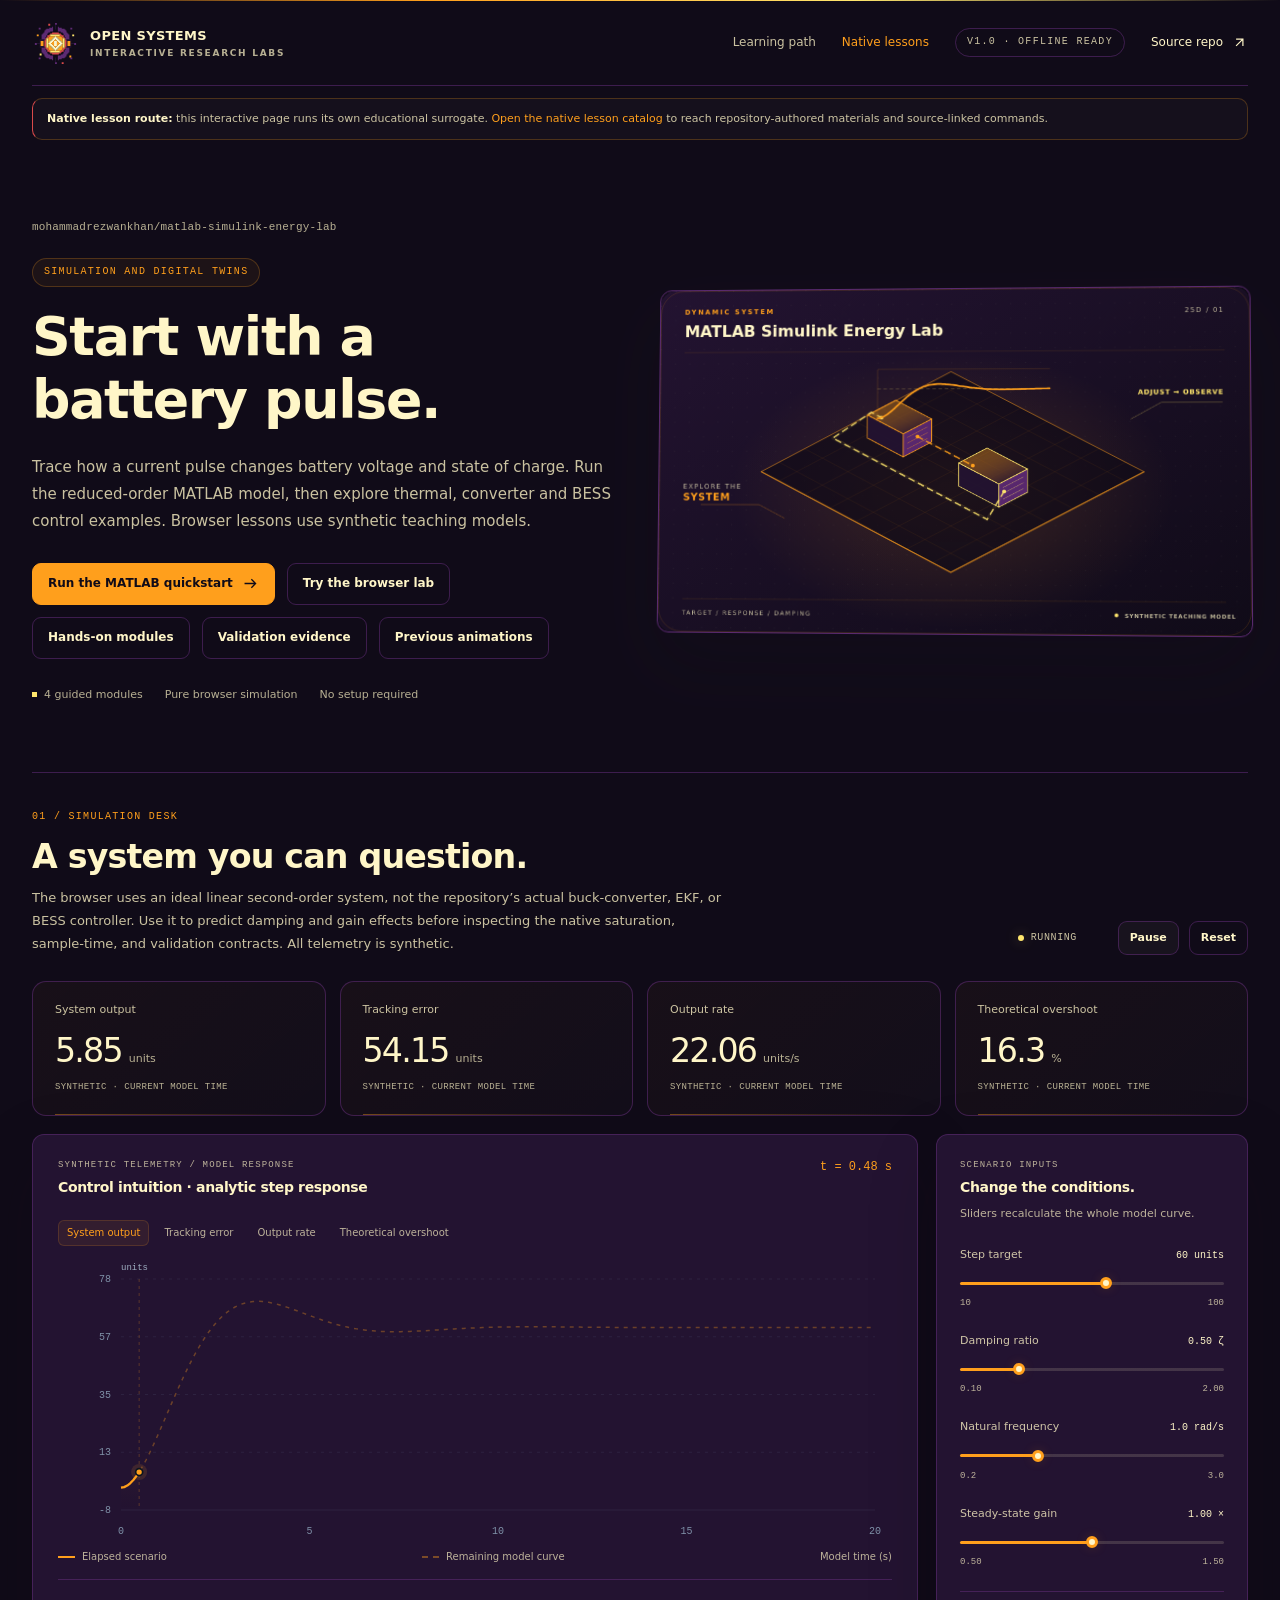
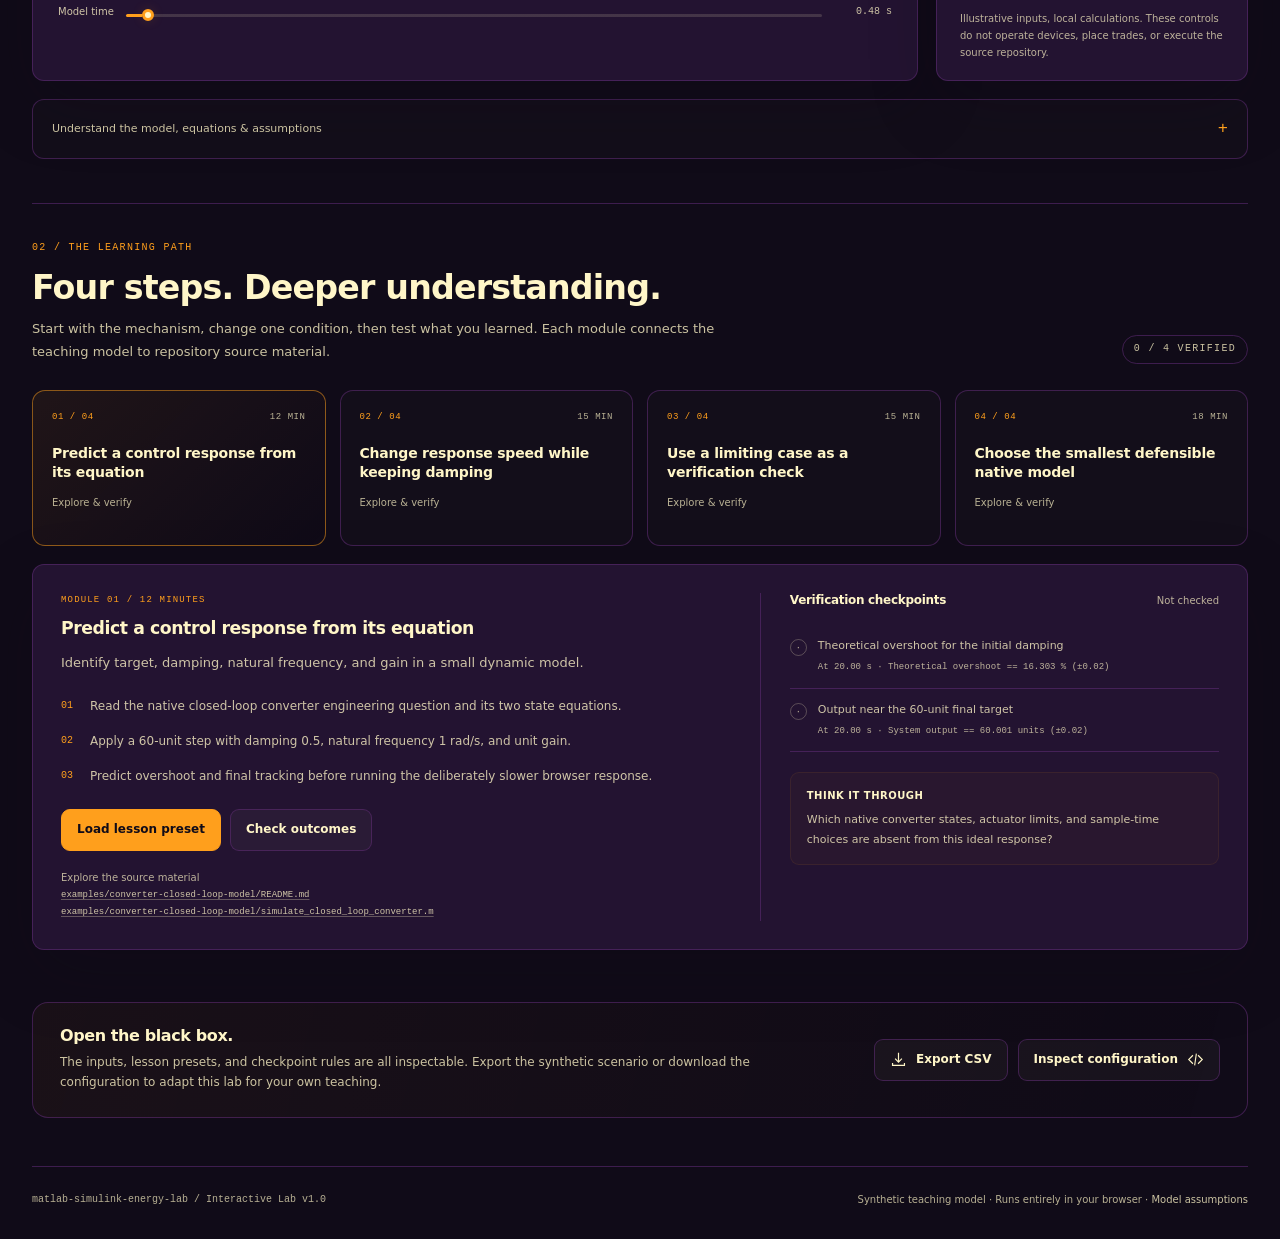
==== commit 36f31991: "Document the energy lab first run and publish source-owned sharing metadata" ====
--- a/docs/index.html
+++ b/docs/index.html
@@ -4,7 +4,22 @@
 <meta charset="utf-8">
 <meta name="viewport" content="width=device-width,initial-scale=1">
 <meta name="color-scheme" content="dark">
+<link rel="icon" type="image/svg+xml" href="visuals/brand-uniformity/avatar.svg">
 <meta name="description" content="Run reduced-order battery, thermal, converter and BESS control models with transparent equations and repeatable testing.">
+<link rel="canonical" href="https://mohammadrezwankhan.github.io/matlab-simulink-energy-lab/">
+<meta property="og:type" content="website">
+<meta property="og:url" content="https://mohammadrezwankhan.github.io/matlab-simulink-energy-lab/">
+<meta property="og:title" content="MATLAB &amp; Simulink Energy Lab">
+<meta property="og:description" content="Run reduced-order battery, thermal, converter and BESS control models. Start with a battery pulse in MATLAB or explore synthetic lessons in your browser.">
+<meta property="og:image" content="https://mohammadrezwankhan.github.io/matlab-simulink-energy-lab/energy-lab-preview.png">
+<meta property="og:image:alt" content="Battery pulse experiment showing current, state of charge and terminal voltage over 600 seconds.">
+<meta property="og:image:width" content="1200">
+<meta property="og:image:height" content="630">
+<meta name="twitter:card" content="summary_large_image">
+<meta name="twitter:title" content="MATLAB &amp; Simulink Energy Lab">
+<meta name="twitter:description" content="Run reduced-order battery, thermal, converter and BESS control models. Start with a battery pulse in MATLAB or explore synthetic lessons in your browser.">
+<meta name="twitter:image" content="https://mohammadrezwankhan.github.io/matlab-simulink-energy-lab/energy-lab-preview.png">
+<meta name="twitter:image:alt" content="Battery pulse experiment showing current, state of charge and terminal voltage over 600 seconds.">
 <title>MATLAB Simulink Energy Lab · Interactive learning lab</title>
 <style>
 :root{--primary:#ff9f1c;--secondary:#ffe66d;--surface:#100b18;--glow:rgba(255,159,28,.35);--p-rgb:0,229,255;--s-rgb:0,230,118;--ink:#fff6c8;--muted:#fff6c8;--faint:#fff6c8b8;--border:rgba(255,246,200,.14);--card:rgba(16,11,24,.76);--radius:20px;--shadow:0 24px 70px rgba(16,11,24,.18);font-family:Inter,ui-sans-serif,system-ui,-apple-system,BlinkMacSystemFont,"Segoe UI",sans-serif;color:var(--ink);background:#100b18;font-synthesis:none}
@@ -28,7 +43,7 @@
 </header>
 <aside class="native-surface-note" role="note"><strong>Native lesson route:</strong> this interactive page runs its own educational surrogate. <a href="native-lessons.html">Open the native lesson catalog</a> to reach repository-authored materials and source-linked commands.</aside><main id="top">
 <section class="hero" aria-labelledby="hero-title">
-<div class="hero-copy"><p class="repo-path" id="repo-path"></p><span class="tag accent" id="domain-tag">INTERACTIVE ENGINEERING LAB</span><h1 class="hero-title" id="hero-title">Explore the system.</h1><p class="hero-summary" id="hero-summary"></p><div class="hero-actions"><a class="btn primary" href="#simulation">Enter the lab <svg viewBox="0 0 20 20" fill="none" aria-hidden="true"><path d="M3 10h13m-5-5 5 5-5 5" stroke="currentColor" stroke-width="1.5"/></svg></a><a class="btn quiet" href="#lessons">Follow the learning path</a><a class="btn quiet previous-animations-link" href="animations/">Previous animations</a></div><div class="hero-notes"><span><i class="mini-square" aria-hidden="true"></i><span id="hero-module-count">4 guided modules</span></span><span>Pure browser simulation</span><span>No setup required</span></div></div>
+<div class="hero-copy"><p class="repo-path" id="repo-path"></p><span class="tag accent" id="domain-tag">INTERACTIVE ENGINEERING LAB</span><h1 class="hero-title" id="hero-title">Start with a battery pulse.</h1><p class="hero-summary" id="hero-summary">Trace how a current pulse changes battery voltage and state of charge. Run the reduced-order MATLAB model, then explore thermal, converter and BESS control examples. Browser lessons use synthetic teaching models.</p><div class="hero-actions"><a class="btn primary" href="https://github.com/mohammadrezwankhan/matlab-simulink-energy-lab#one-command-matlab-quickstart">Run the MATLAB quickstart <svg viewBox="0 0 20 20" fill="none" aria-hidden="true"><path d="M3 10h13m-5-5 5 5-5 5" stroke="currentColor" stroke-width="1.5"/></svg></a><a class="btn quiet" href="#simulation">Try the browser lab</a><a class="btn quiet" href="#lessons">Hands-on modules</a><a class="btn quiet" href="https://github.com/mohammadrezwankhan/matlab-simulink-energy-lab/blob/main/docs/validation-results.md">Validation evidence</a><a class="btn quiet previous-animations-link" href="animations/">Previous animations</a></div><div class="hero-notes"><span><i class="mini-square" aria-hidden="true"></i><span id="hero-module-count">4 guided modules</span></span><span>Pure browser simulation</span><span>No setup required</span></div></div>
 <div class="hero-art"><svg xmlns="http://www.w3.org/2000/svg" width="960" height="560" viewBox="0 0 960 560" role="img" aria-labelledby="h-matlab-simulink-energy-lab-title h-matlab-simulink-energy-lab-desc">
 <title id="h-matlab-simulink-energy-lab-title">MATLAB Simulink Energy Lab — 2.5D teaching laboratory</title>
 <desc id="h-matlab-simulink-energy-lab-desc">An isometric vector illustration of dynamic system. Decorative animation only; all dashboard telemetry is synthetic.</desc>
@@ -366,8 +381,6 @@
 function sourceUrl(path) { const source = config.source || {}; const revision = /^[a-f0-9]{40}$/i.test(String(source.commit || '')) ? source.commit : (repo.default_branch || source.default_branch || source.branch || 'main'); return repoUrl ? repoUrl.replace(/\/$/,'') + '/blob/' + encodeURIComponent(revision) + '/' + String(path).split('/').map(encodeURIComponent).join('/') : null; }
 document.title = (repo.title || repo.slug || 'Open Systems') + ' · Interactive Lab';
 byId('repo-path').textContent = repo.full_name || (repoUrl ? new URL(repoUrl).pathname.slice(1) : repo.slug || 'OPEN / SYSTEMS');
-byId('hero-title').textContent = repo.title || repo.slug || 'Explore the system.';
-byId('hero-summary').textContent = repo.summary || repo.description || config.summary || 'An open teaching laboratory for understanding a system through deliberate experiments.';
 byId('domain-tag').textContent = domain.name || domain.label || palette.name;
 byId('hero-module-count').textContent = modules.length + ' guided modules';
 byId('footer-repo').textContent = (repo.full_name || repo.slug || 'Open Systems') + ' / Interactive Lab v1.0';
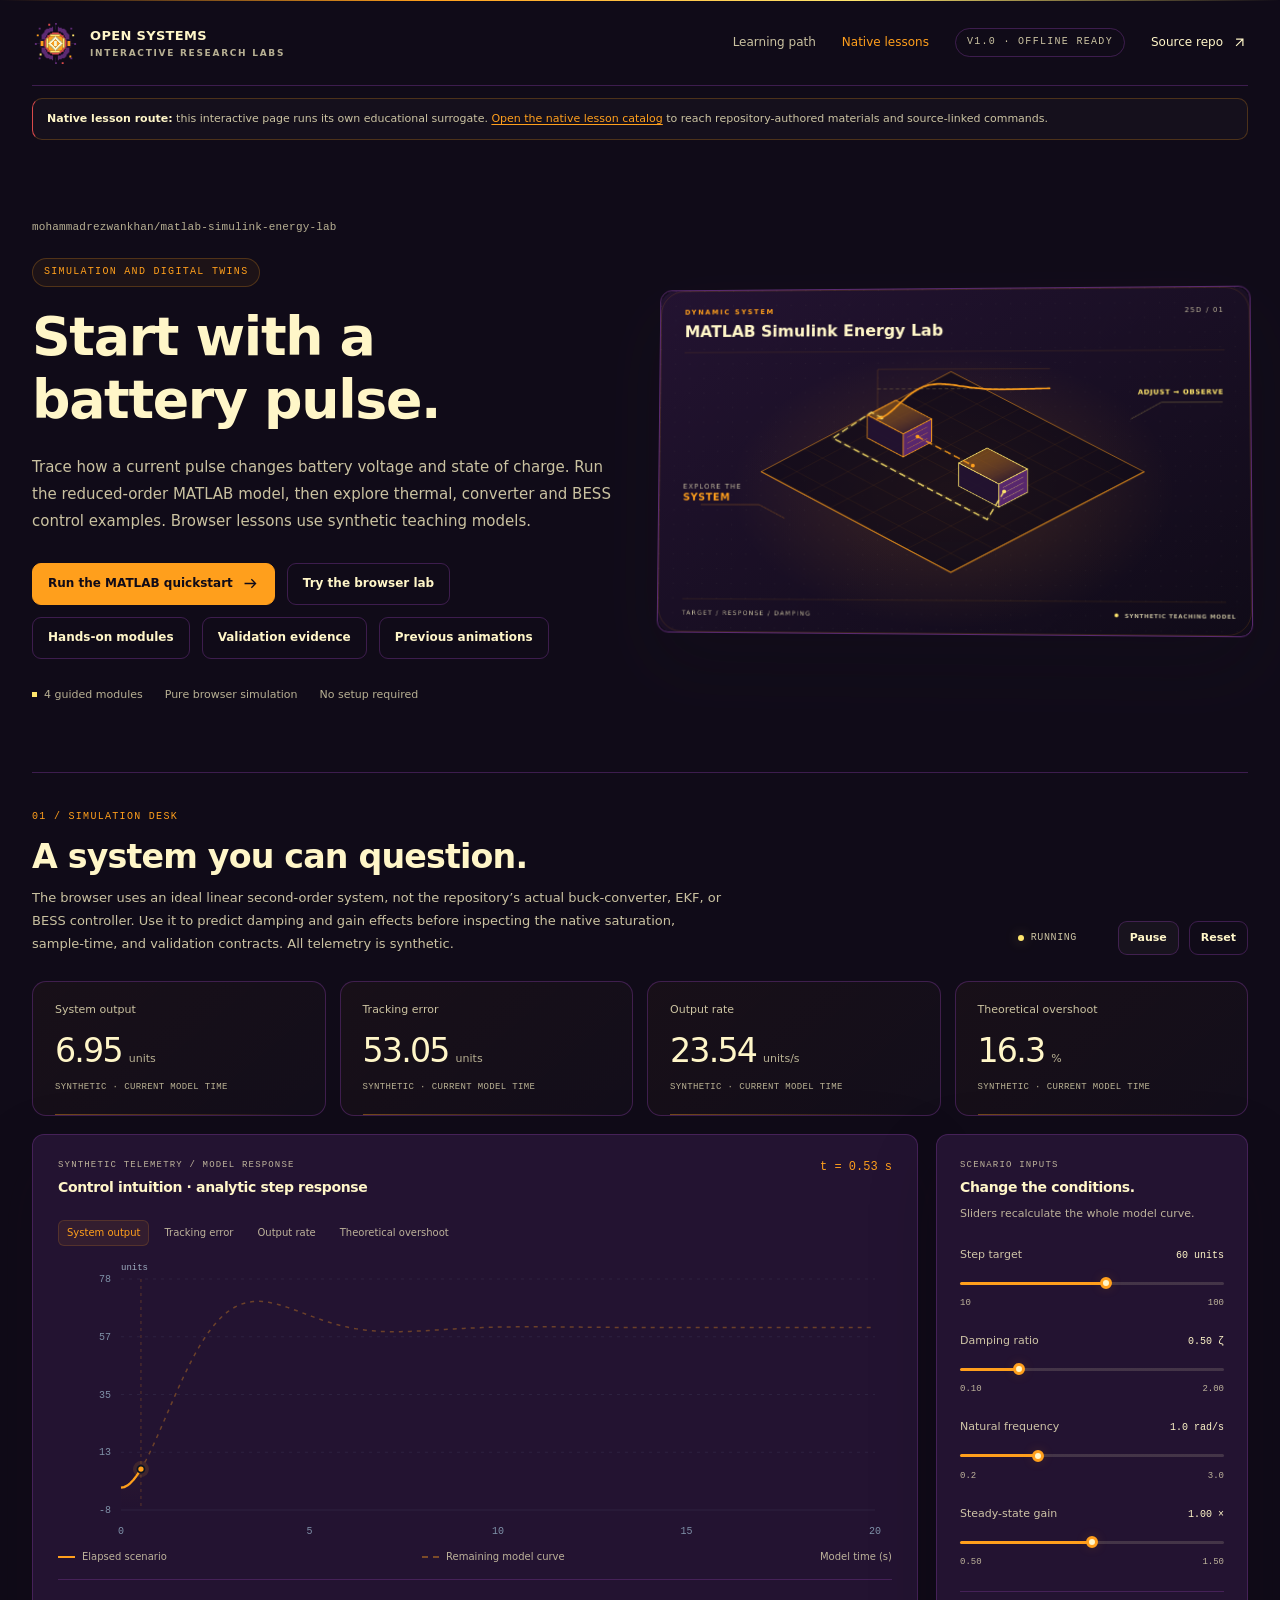
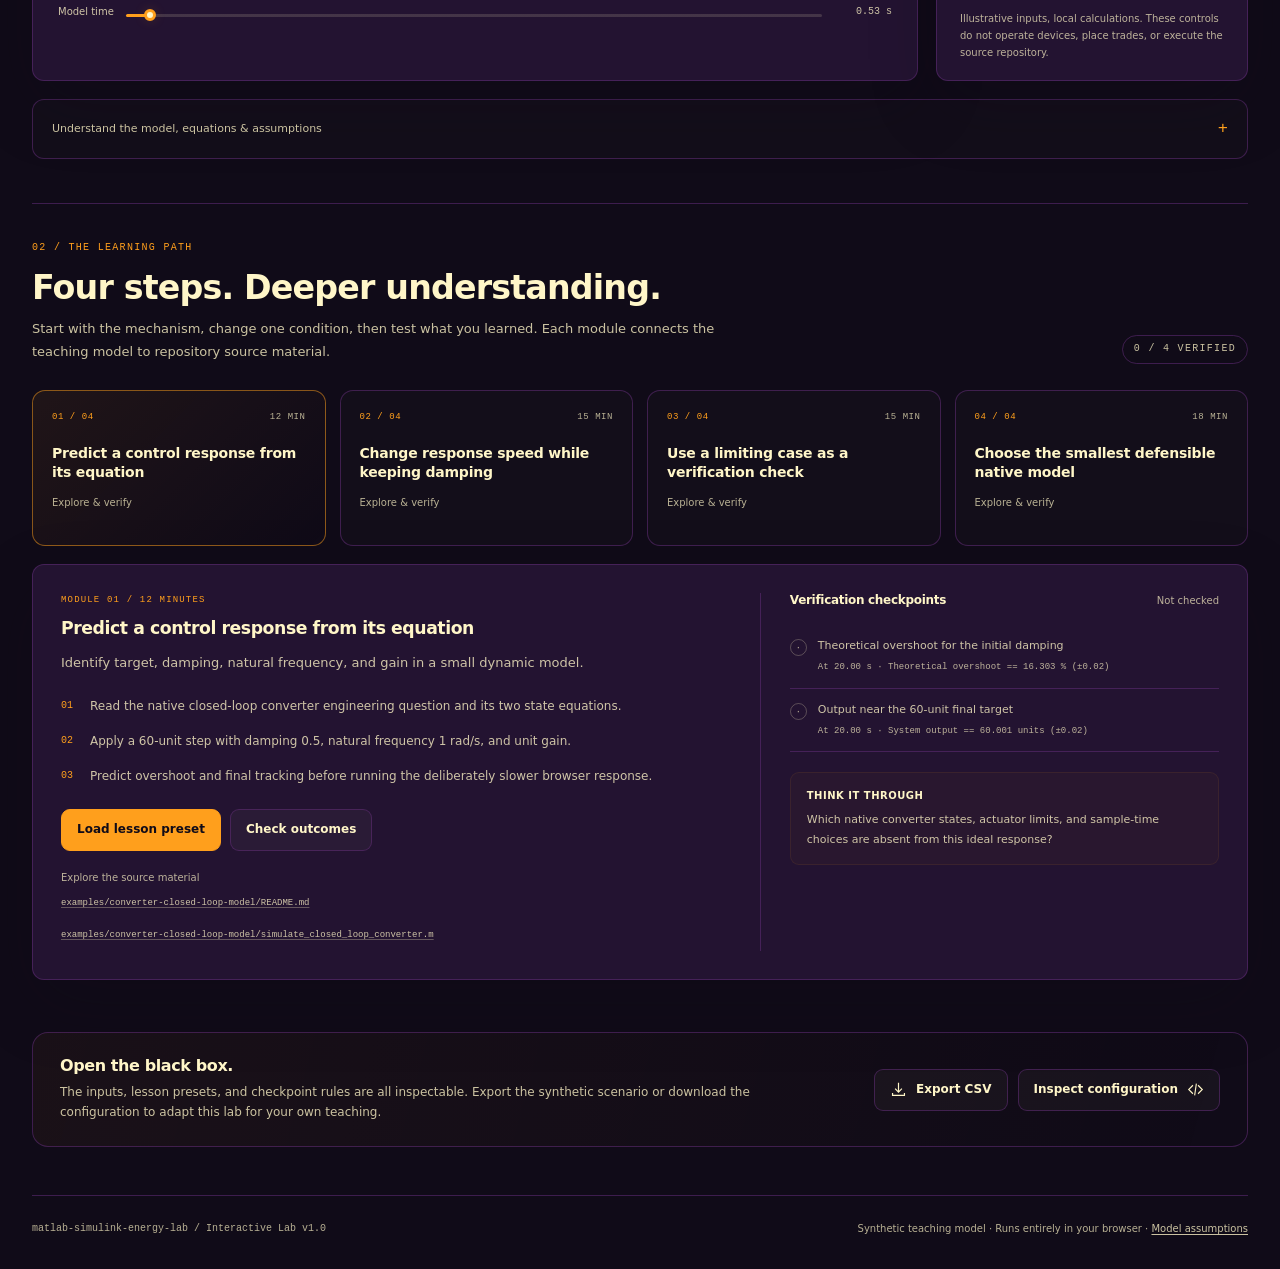
==== commit 7df33a32: "Improve lab homepage link accessibility" ====
--- a/docs/index.html
+++ b/docs/index.html
@@ -23,14 +23,14 @@
 <title>MATLAB Simulink Energy Lab · Interactive learning lab</title>
 <style>
 :root{--primary:#ff9f1c;--secondary:#ffe66d;--surface:#100b18;--glow:rgba(255,159,28,.35);--p-rgb:0,229,255;--s-rgb:0,230,118;--ink:#fff6c8;--muted:#fff6c8;--faint:#fff6c8b8;--border:rgba(255,246,200,.14);--card:rgba(16,11,24,.76);--radius:20px;--shadow:0 24px 70px rgba(16,11,24,.18);font-family:Inter,ui-sans-serif,system-ui,-apple-system,BlinkMacSystemFont,"Segoe UI",sans-serif;color:var(--ink);background:#100b18;font-synthesis:none}
-*{box-sizing:border-box}html{scroll-behavior:smooth;scroll-padding-top:24px}body{margin:0;background:radial-gradient(ellipse 65% 550px at 82% 0,rgba(var(--p-rgb),.065),transparent),linear-gradient(180deg,var(--surface) -600px,#100b18 900px);font-size:14px;line-height:1.65}body:before{content:"";position:absolute;inset:0 0 auto;height:1px;background:linear-gradient(90deg,transparent,var(--primary),var(--secondary),transparent)}button,input,select{font:inherit}button,a,input,summary{touch-action:manipulation}button{cursor:pointer}a{color:var(--primary);text-decoration:none}a:hover{text-decoration:underline}button:focus-visible,a:focus-visible,summary:focus-visible,input:focus-visible{outline:2px solid var(--primary);outline-offset:4px}button:disabled{cursor:default;opacity:.45}::selection{background:rgba(var(--p-rgb),.28)}h1,h2,h3,p{margin:0}h1,h2,h3{line-height:1.17;letter-spacing:-.035em}h1{font-size:clamp(2.25rem,4.2vw,4rem);font-weight:640;max-width:730px;text-wrap:balance}h2{font-size:clamp(1.6rem,2.6vw,2.25rem);font-weight:580}h3{font-size:1.08rem;font-weight:600}button svg,a svg{width:17px;height:17px;flex:none}svg{overflow:visible}.shell{width:min(1320px,calc(100% - 64px));margin:auto}.topbar{min-height:86px;display:flex;align-items:center;justify-content:space-between;gap:24px;border-bottom:1px solid var(--border)}.brand{display:flex;align-items:center;gap:12px;color:var(--ink);letter-spacing:.025em;font-weight:650;font-size:13px;white-space:nowrap}.brand:hover{text-decoration:none}.brand-icon{width:34px;height:37px;color:var(--primary)}.brand small{display:block;color:var(--faint);font-size:9px;letter-spacing:.19em;font-weight:600;line-height:1.4}.topnav{display:flex;gap:26px;align-items:center;font-size:12px}.topnav a{color:var(--muted)}.topnav .source-link{color:var(--ink);display:flex;align-items:center;gap:8px}.tag,.eyebrow{font-family:ui-monospace,SFMono-Regular,Consolas,monospace;font-size:10px;letter-spacing:.13em;text-transform:uppercase}.tag{border:1px solid var(--border);border-radius:999px;padding:5px 11px;color:var(--muted);display:inline-flex;gap:7px;align-items:center;white-space:nowrap}.tag.accent{color:var(--primary);border-color:rgba(var(--p-rgb),.23);background:rgba(var(--p-rgb),.055)}.hero{display:grid;grid-template-columns:1fr 1.02fr;align-items:center;gap:40px;padding:66px 0 56px}.hero-copy{padding:12px 0}.repo-path{font-family:ui-monospace,SFMono-Regular,Consolas,monospace;color:var(--faint);font-size:11px;letter-spacing:.015em;overflow-wrap:anywhere;margin-bottom:22px}.hero-title{margin-top:19px}.hero-summary{font-size:15px;line-height:1.8;color:var(--muted);max-width:600px;margin-top:22px}.hero-actions{display:flex;gap:12px;flex-wrap:wrap;margin-top:28px}.btn{display:inline-flex;align-items:center;justify-content:center;gap:9px;min-height:42px;border:1px solid var(--border);border-radius:9px;padding:9px 15px;font-size:12px;font-weight:600;color:var(--ink);background:rgba(255,246,200,.035);transition:background .16s,border-color .16s,transform .16s;text-align:center}.btn:hover{background:rgba(255,246,200,.075);text-decoration:none;border-color:rgba(255,246,200,.28)}.btn.primary{color:#100b18;background:var(--primary);border-color:var(--primary);box-shadow:0 4px 24px rgba(var(--p-rgb),.10)}.btn.primary:hover{filter:brightness(1.08)}.btn.quiet{background:transparent}.btn.compact{min-height:34px;padding:6px 11px;font-size:11px}.btn.icon{padding:8px;min-width:36px}.hero-notes{margin-top:27px;display:flex;gap:22px;align-items:center;font-size:11px;color:var(--faint)}.hero-notes span{display:flex;align-items:center;gap:7px}.mini-square{width:5px;height:5px;background:var(--secondary);display:inline-block}.hero-art{position:relative;min-width:0;transform:perspective(1100px) rotateY(-3deg) rotateX(2deg);transform-origin:center;filter:drop-shadow(0 30px 34px rgba(16,11,24,.23))}.hero-art:after{content:"";position:absolute;inset:0;border-radius:24px;border:1px solid rgba(var(--p-rgb),.14);pointer-events:none}.hero-art>svg{display:block;width:100%;height:auto;border-radius:24px}.section{padding:36px 0 44px;border-top:1px solid var(--border)}.section-heading{display:flex;align-items:flex-end;justify-content:space-between;gap:24px;margin-bottom:26px}.eyebrow{color:var(--primary);margin-bottom:13px}.section-description{font-size:13px;color:var(--muted);margin-top:10px;max-width:690px;line-height:1.75}.section-controls{display:flex;align-items:center;gap:10px;flex:none}.run-status{font-family:ui-monospace,SFMono-Regular,Consolas,monospace;font-size:10px;letter-spacing:.06em;color:var(--muted);display:flex;align-items:center;gap:7px;min-width:90px}.run-status .dot{width:6px;height:6px;border-radius:50%;background:var(--secondary);box-shadow:0 0 13px rgba(var(--s-rgb),.4)}.run-status.paused .dot{background:var(--faint);box-shadow:none}.metric-grid{display:grid;grid-template-columns:repeat(4,minmax(0,1fr));gap:14px;margin-bottom:18px}.metric-card{border:1px solid var(--border);border-radius:14px;background:linear-gradient(140deg,rgba(var(--p-rgb),.035),rgba(255,246,200,.014));padding:20px 22px;min-width:0;position:relative;overflow:hidden}.metric-card:before{content:"";position:absolute;left:22px;right:22px;bottom:0;height:1px;background:linear-gradient(90deg,var(--primary),transparent);opacity:.4}.metric-label{font-size:11px;color:var(--muted);white-space:normal;line-height:1.4;min-height:16px}.metric-reading{display:flex;align-items:baseline;gap:7px;margin-top:11px;white-space:nowrap;font-variant-numeric:tabular-nums}.metric-value{font-size:clamp(1.7rem,2.6vw,2.35rem);font-weight:540;line-height:1.3;letter-spacing:-.055em}.metric-unit{color:var(--faint);font-size:11px}.metric-caption{font-family:ui-monospace,SFMono-Regular,Consolas,monospace;font-size:9px;color:var(--faint);margin-top:7px;letter-spacing:.04em}.workbench{display:grid;grid-template-columns:minmax(0,1fr) 312px;gap:18px}.panel{border:1px solid var(--border);border-radius:var(--radius);background:var(--card);box-shadow:var(--shadow);min-width:0}.chart-panel{padding:23px 25px 18px;overflow:hidden}.panel-topline{display:flex;align-items:flex-start;justify-content:space-between;gap:20px}.panel-kicker{color:var(--faint);font-family:ui-monospace,SFMono-Regular,Consolas,monospace;font-size:9px;letter-spacing:.13em;text-transform:uppercase;margin-bottom:6px}.panel-title{font-size:14px;font-weight:600;letter-spacing:-.02em;line-height:1.4}.chart-time{font-family:ui-monospace,SFMono-Regular,Consolas,monospace;font-size:12px;color:var(--primary);white-space:nowrap}.chart-tabs{display:flex;gap:6px;flex-wrap:wrap;margin-top:22px}.chart-tab{border:1px solid transparent;background:transparent;color:var(--faint);border-radius:6px;padding:5px 8px;font-size:10px;line-height:1.4}.chart-tab:hover{color:var(--ink);background:rgba(255,246,200,.04)}.chart-tab[aria-pressed=true]{background:rgba(var(--p-rgb),.075);color:var(--primary);border-color:rgba(var(--p-rgb),.16)}.canvas-wrap{position:relative;width:100%;height:285px;margin-top:14px}canvas{display:block;width:100%;height:100%}.chart-legend{display:flex;justify-content:space-between;align-items:center;gap:15px;color:var(--faint);font-size:10px;padding:4px 0 14px;border-bottom:1px solid var(--border)}.chart-legend span{display:flex;align-items:center;gap:7px}.legend-line{display:inline-block;width:17px;height:2px;background:var(--primary)}.legend-line.future{height:0;background:none;border-top:2px dashed rgba(var(--p-rgb),.4)}.time-control{display:flex;align-items:center;gap:12px;margin-top:15px}.time-control label{font-size:10px;color:var(--muted);white-space:nowrap}.time-control input{flex:1;min-width:0}.time-control output{font-family:ui-monospace,SFMono-Regular,Consolas,monospace;color:var(--muted);font-size:10px;min-width:58px;text-align:right}.controls-panel{padding:23px 23px 19px}.panel-subtitle{font-size:11px;color:var(--faint);margin-top:7px;line-height:1.6}.sliders{margin-top:24px}.slider-item{margin-top:22px}.slider-item:first-child{margin-top:0}.slider-label{display:flex;align-items:baseline;justify-content:space-between;gap:8px;font-size:11px;color:var(--muted);line-height:1.5}.slider-label output{font-family:ui-monospace,SFMono-Regular,Consolas,monospace;color:var(--ink);font-size:10px;white-space:nowrap}.slider-range{display:flex;justify-content:space-between;font-family:ui-monospace,SFMono-Regular,Consolas,monospace;font-size:9px;color:var(--faint);margin-top:1px}input[type=range]{appearance:none;-webkit-appearance:none;display:block;width:100%;height:22px;margin:9px 0 2px;background:transparent;cursor:pointer}input[type=range]::-webkit-slider-runnable-track{height:3px;border-radius:8px;background:linear-gradient(90deg,var(--primary) 0,var(--primary) var(--fill,50%),rgba(255,246,200,.15) var(--fill,50%))}input[type=range]::-moz-range-track{height:3px;border-radius:8px;background:rgba(255,246,200,.15)}input[type=range]::-moz-range-progress{height:3px;background:var(--primary)}input[type=range]::-webkit-slider-thumb{appearance:none;-webkit-appearance:none;width:12px;height:12px;background:#fff6c8;border:3px solid var(--primary);border-radius:50%;margin-top:-4.5px;box-shadow:0 0 12px rgba(var(--p-rgb),.15)}input[type=range]::-moz-range-thumb{width:7px;height:7px;background:#fff6c8;border:3px solid var(--primary);border-radius:50%}.controls-note{padding-top:18px;margin-top:21px;border-top:1px solid var(--border);color:var(--faint);font-size:10px;line-height:1.7}.method{margin-top:18px;border:1px solid var(--border);border-radius:12px;background:rgba(255,246,200,.014)}.method summary{cursor:pointer;display:flex;align-items:center;justify-content:space-between;gap:18px;padding:15px 19px;color:var(--muted);font-size:11px;list-style:none}.method summary::-webkit-details-marker{display:none}.method summary:after{content:"+";font-family:ui-monospace,monospace;color:var(--primary);font-size:17px}.method[open] summary:after{content:"−"}.method-body{padding:3px 21px 20px}.equation{font-family:ui-monospace,SFMono-Regular,Consolas,monospace;font-size:11px;color:var(--primary);line-height:1.9;white-space:pre-wrap;overflow-wrap:anywhere;padding:14px 16px;border-radius:9px;background:rgba(var(--p-rgb),.035);margin:0 0 14px}.method-body ul{padding-left:18px;margin:0;color:var(--muted);font-size:11px;line-height:1.8}.method-body li+li{margin-top:4px}.module-grid{display:grid;grid-template-columns:repeat(4,minmax(0,1fr));gap:14px;margin-bottom:18px}.module-button{display:flex;flex-direction:column;text-align:left;border:1px solid var(--border);border-radius:13px;background:rgba(255,246,200,.015);padding:19px;min-height:156px;color:var(--ink);width:100%;position:relative;transition:border-color .2s,background .2s}.module-button:hover{border-color:rgba(var(--p-rgb),.35);background:rgba(var(--p-rgb),.025)}.module-button[aria-selected=true]{border-color:rgba(var(--p-rgb),.5);background:linear-gradient(135deg,rgba(var(--p-rgb),.065),transparent)}.module-meta{font-family:ui-monospace,SFMono-Regular,Consolas,monospace;display:flex;align-items:center;justify-content:space-between;gap:8px;font-size:9px;color:var(--faint);letter-spacing:.06em;width:100%;margin-bottom:19px}.module-index{color:var(--primary)}.module-title{font-size:14px;font-weight:570;line-height:1.4;letter-spacing:-.015em;overflow-wrap:anywhere}.module-state{font-size:10px;color:var(--faint);margin-top:12px}.module-state.completed{color:var(--secondary)}.lesson-panel{padding:28px;display:grid;grid-template-columns:minmax(0,1.18fr) minmax(280px,.82fr);gap:38px}.lesson-eyebrow{font-family:ui-monospace,SFMono-Regular,Consolas,monospace;color:var(--primary);font-size:9px;letter-spacing:.13em;text-transform:uppercase;margin-bottom:10px}.lesson-objective{font-size:13px;color:var(--muted);line-height:1.8;margin-top:13px}.lesson-steps{list-style:none;counter-reset:steps;padding:0;margin:22px 0}.lesson-steps li{counter-increment:steps;position:relative;padding-left:29px;color:var(--muted);font-size:12px;line-height:1.8;margin-top:13px}.lesson-steps li:before{content:counter(steps,decimal-leading-zero);position:absolute;left:0;top:1px;color:var(--primary);font-family:ui-monospace,monospace;font-size:10px}.lesson-actions{display:flex;flex-wrap:wrap;gap:9px;margin-top:21px}.check-area{border-left:1px solid var(--border);padding-left:29px;min-width:0}.checks-heading{display:flex;justify-content:space-between;gap:10px;align-items:baseline}.checks-heading h3{font-size:12px;letter-spacing:0}.check-status{color:var(--faint);font-size:10px}.checks{margin-top:16px}.check-row{padding:12px 0;border-bottom:1px solid var(--border)}.check-top{display:flex;gap:11px;align-items:flex-start;font-size:11px;color:var(--muted);line-height:1.65}.check-icon{width:17px;height:17px;flex:none;border:1px solid rgba(255,246,200,.25);border-radius:50%;font-size:10px;text-align:center;line-height:15px;color:var(--faint);margin-top:2px}.check-row.pass .check-icon{border-color:rgba(var(--s-rgb),.4);color:var(--secondary);background:rgba(var(--s-rgb),.07)}.check-row.fail .check-icon{border-color:rgba(255,246,200,.4);color:#fff6c8}.check-value{font-family:ui-monospace,SFMono-Regular,Consolas,monospace;font-size:9px;color:var(--faint);padding-left:28px;margin-top:4px;line-height:1.7;overflow-wrap:anywhere}.check-row.pass .check-value{color:var(--secondary)}.check-row.fail .check-value{color:#fff6c8}.reflection{font-size:11px;line-height:1.8;color:var(--muted);padding:14px 16px;border-radius:9px;background:rgba(var(--p-rgb),.03);border:1px solid rgba(var(--p-rgb),.08);margin-top:20px}.reflection strong{display:block;color:var(--ink);font-size:10px;letter-spacing:.05em;margin-bottom:5px;text-transform:uppercase;font-weight:600}.lesson-sources{margin-top:17px;font-size:10px;color:var(--faint);line-height:1.9;overflow-wrap:anywhere}.lesson-sources a{display:block;color:var(--muted);font-family:ui-monospace,SFMono-Regular,Consolas,monospace;font-size:9px;text-decoration:underline;text-decoration-color:rgba(255,246,200,.3);text-underline-offset:3px}.about-strip{display:flex;align-items:center;justify-content:space-between;gap:30px;border:1px solid var(--border);border-radius:16px;padding:24px 27px;background:linear-gradient(105deg,rgba(var(--p-rgb),.045),transparent);margin:8px 0 48px}.about-strip h3{font-size:16px;font-weight:550}.about-strip p{font-size:12px;color:var(--muted);margin-top:7px;max-width:760px}.about-actions{display:flex;gap:10px;flex:none}.footer{display:flex;justify-content:space-between;gap:20px;align-items:center;border-top:1px solid var(--border);padding:25px 0 31px;font-size:10px;color:var(--faint)}.footer span:first-child{font-family:ui-monospace,SFMono-Regular,Consolas,monospace}.footer a{color:var(--muted)}.toast{position:fixed;left:50%;bottom:23px;transform:translateX(-50%) translateY(14px);border:1px solid rgba(var(--p-rgb),.25);background:#231331;box-shadow:0 15px 50px rgba(16,11,24,.4);padding:11px 17px;border-radius:10px;color:var(--ink);font-size:12px;opacity:0;pointer-events:none;max-width:min(90vw,600px);width:max-content;z-index:10;transition:opacity .2s,transform .2s}.toast.visible{opacity:1;transform:translateX(-50%) translateY(0)}.drawer{position:fixed;inset:0 0 0 auto;margin:0;height:100dvh;max-height:100dvh;width:min(650px,100%);max-width:100%;border:0;border-left:1px solid var(--border);padding:0;background:#231331;color:var(--ink);box-shadow:-25px 0 100px rgba(16,11,24,.4)}.drawer::backdrop{background:rgba(16,11,24,.75);backdrop-filter:blur(5px)}.drawer-layout{display:flex;flex-direction:column;height:100%;min-height:0}.drawer-header{padding:25px 27px 20px;border-bottom:1px solid var(--border);flex:none}.drawer-header-row{display:flex;justify-content:space-between;align-items:flex-start;gap:20px}.drawer h2{font-size:24px}.drawer-intro{font-size:12px;color:var(--muted);line-height:1.8;margin-top:13px}.drawer-toolbar{display:flex;gap:9px;flex-wrap:wrap;margin-top:18px}.drawer-body{padding:22px 27px;overflow:auto;min-height:0}.config-meta{display:grid;grid-template-columns:1fr 1fr;gap:12px;margin-bottom:18px}.config-meta div{padding:12px;background:rgba(255,246,200,.025);border:1px solid var(--border);border-radius:9px;font-size:11px;color:var(--muted);overflow-wrap:anywhere}.config-meta strong{display:block;font-family:ui-monospace,monospace;font-size:9px;color:var(--faint);letter-spacing:.1em;font-weight:500;text-transform:uppercase;margin-bottom:4px}.code-label{font-family:ui-monospace,monospace;font-size:10px;color:var(--primary);margin:20px 0 11px}.config-code{font-family:ui-monospace,SFMono-Regular,Consolas,monospace;font-size:10px;line-height:1.8;margin:0;padding:17px;background:#100b18;border:1px solid var(--border);border-radius:10px;white-space:pre;overflow:auto;tab-size:2;max-width:100%;color:#fff6c8}.drawer-footer{border-top:1px solid var(--border);font-size:10px;color:var(--faint);padding:14px 27px;flex:none}.visually-hidden{position:absolute!important;width:1px;height:1px;padding:0;margin:-1px;overflow:hidden;clip:rect(0,0,0,0);white-space:nowrap;border:0}.skip-link{position:absolute;left:20px;top:-100px;background:var(--primary);color:#100b18;border-radius:6px;padding:10px 18px;z-index:99}.skip-link:focus{top:12px}.error-banner{border:1px solid #fff6c8;border-radius:12px;background:#231331;color:#fff6c8;padding:20px;margin:30px auto}.hidden{display:none!important}
+*{box-sizing:border-box}html{scroll-behavior:smooth;scroll-padding-top:24px}body{margin:0;background:radial-gradient(ellipse 65% 550px at 82% 0,rgba(var(--p-rgb),.065),transparent),linear-gradient(180deg,var(--surface) -600px,#100b18 900px);font-size:14px;line-height:1.65}body:before{content:"";position:absolute;inset:0 0 auto;height:1px;background:linear-gradient(90deg,transparent,var(--primary),var(--secondary),transparent)}button,input,select{font:inherit}button,a,input,summary{touch-action:manipulation}button{cursor:pointer}a{color:var(--primary);text-decoration:none}a:hover{text-decoration:underline}button:focus-visible,a:focus-visible,summary:focus-visible,input:focus-visible{outline:2px solid var(--primary);outline-offset:4px}button:disabled{cursor:default;opacity:.45}::selection{background:rgba(var(--p-rgb),.28)}h1,h2,h3,p{margin:0}h1,h2,h3{line-height:1.17;letter-spacing:-.035em}h1{font-size:clamp(2.25rem,4.2vw,4rem);font-weight:640;max-width:730px;text-wrap:balance}h2{font-size:clamp(1.6rem,2.6vw,2.25rem);font-weight:580}h3{font-size:1.08rem;font-weight:600}button svg,a svg{width:17px;height:17px;flex:none}svg{overflow:visible}.shell{width:min(1320px,calc(100% - 64px));margin:auto}.topbar{min-height:86px;display:flex;align-items:center;justify-content:space-between;gap:24px;border-bottom:1px solid var(--border)}.brand{display:flex;align-items:center;gap:12px;color:var(--ink);letter-spacing:.025em;font-weight:650;font-size:13px;white-space:nowrap}.brand:hover{text-decoration:none}.brand-icon{width:34px;height:37px;color:var(--primary)}.brand small{display:block;color:var(--faint);font-size:9px;letter-spacing:.19em;font-weight:600;line-height:1.4}.topnav{display:flex;gap:26px;align-items:center;font-size:12px}.topnav a{color:var(--muted)}.topnav .source-link{color:var(--ink);display:flex;align-items:center;gap:8px}.tag,.eyebrow{font-family:ui-monospace,SFMono-Regular,Consolas,monospace;font-size:10px;letter-spacing:.13em;text-transform:uppercase}.tag{border:1px solid var(--border);border-radius:999px;padding:5px 11px;color:var(--muted);display:inline-flex;gap:7px;align-items:center;white-space:nowrap}.tag.accent{color:var(--primary);border-color:rgba(var(--p-rgb),.23);background:rgba(var(--p-rgb),.055)}.hero{display:grid;grid-template-columns:1fr 1.02fr;align-items:center;gap:40px;padding:66px 0 56px}.hero-copy{padding:12px 0}.repo-path{font-family:ui-monospace,SFMono-Regular,Consolas,monospace;color:var(--faint);font-size:11px;letter-spacing:.015em;overflow-wrap:anywhere;margin-bottom:22px}.hero-title{margin-top:19px}.hero-summary{font-size:15px;line-height:1.8;color:var(--muted);max-width:600px;margin-top:22px}.hero-actions{display:flex;gap:12px;flex-wrap:wrap;margin-top:28px}.btn{display:inline-flex;align-items:center;justify-content:center;gap:9px;min-height:42px;border:1px solid var(--border);border-radius:9px;padding:9px 15px;font-size:12px;font-weight:600;color:var(--ink);background:rgba(255,246,200,.035);transition:background .16s,border-color .16s,transform .16s;text-align:center}.btn:hover{background:rgba(255,246,200,.075);text-decoration:none;border-color:rgba(255,246,200,.28)}.btn.primary{color:#100b18;background:var(--primary);border-color:var(--primary);box-shadow:0 4px 24px rgba(var(--p-rgb),.10)}.btn.primary:hover{filter:brightness(1.08)}.btn.quiet{background:transparent}.btn.compact{min-height:34px;padding:6px 11px;font-size:11px}.btn.icon{padding:8px;min-width:36px}.hero-notes{margin-top:27px;display:flex;gap:22px;align-items:center;font-size:11px;color:var(--faint)}.hero-notes span{display:flex;align-items:center;gap:7px}.mini-square{width:5px;height:5px;background:var(--secondary);display:inline-block}.hero-art{position:relative;min-width:0;transform:perspective(1100px) rotateY(-3deg) rotateX(2deg);transform-origin:center;filter:drop-shadow(0 30px 34px rgba(16,11,24,.23))}.hero-art:after{content:"";position:absolute;inset:0;border-radius:24px;border:1px solid rgba(var(--p-rgb),.14);pointer-events:none}.hero-art>svg{display:block;width:100%;height:auto;border-radius:24px}.section{padding:36px 0 44px;border-top:1px solid var(--border)}.section-heading{display:flex;align-items:flex-end;justify-content:space-between;gap:24px;margin-bottom:26px}.eyebrow{color:var(--primary);margin-bottom:13px}.section-description{font-size:13px;color:var(--muted);margin-top:10px;max-width:690px;line-height:1.75}.section-controls{display:flex;align-items:center;gap:10px;flex:none}.run-status{font-family:ui-monospace,SFMono-Regular,Consolas,monospace;font-size:10px;letter-spacing:.06em;color:var(--muted);display:flex;align-items:center;gap:7px;min-width:90px}.run-status .dot{width:6px;height:6px;border-radius:50%;background:var(--secondary);box-shadow:0 0 13px rgba(var(--s-rgb),.4)}.run-status.paused .dot{background:var(--faint);box-shadow:none}.metric-grid{display:grid;grid-template-columns:repeat(4,minmax(0,1fr));gap:14px;margin-bottom:18px}.metric-card{border:1px solid var(--border);border-radius:14px;background:linear-gradient(140deg,rgba(var(--p-rgb),.035),rgba(255,246,200,.014));padding:20px 22px;min-width:0;position:relative;overflow:hidden}.metric-card:before{content:"";position:absolute;left:22px;right:22px;bottom:0;height:1px;background:linear-gradient(90deg,var(--primary),transparent);opacity:.4}.metric-label{font-size:11px;color:var(--muted);white-space:normal;line-height:1.4;min-height:16px}.metric-reading{display:flex;align-items:baseline;gap:7px;margin-top:11px;white-space:nowrap;font-variant-numeric:tabular-nums}.metric-value{font-size:clamp(1.7rem,2.6vw,2.35rem);font-weight:540;line-height:1.3;letter-spacing:-.055em}.metric-unit{color:var(--faint);font-size:11px}.metric-caption{font-family:ui-monospace,SFMono-Regular,Consolas,monospace;font-size:9px;color:var(--faint);margin-top:7px;letter-spacing:.04em}.workbench{display:grid;grid-template-columns:minmax(0,1fr) 312px;gap:18px}.panel{border:1px solid var(--border);border-radius:var(--radius);background:var(--card);box-shadow:var(--shadow);min-width:0}.chart-panel{padding:23px 25px 18px;overflow:hidden}.panel-topline{display:flex;align-items:flex-start;justify-content:space-between;gap:20px}.panel-kicker{color:var(--faint);font-family:ui-monospace,SFMono-Regular,Consolas,monospace;font-size:9px;letter-spacing:.13em;text-transform:uppercase;margin-bottom:6px}.panel-title{font-size:14px;font-weight:600;letter-spacing:-.02em;line-height:1.4}.chart-time{font-family:ui-monospace,SFMono-Regular,Consolas,monospace;font-size:12px;color:var(--primary);white-space:nowrap}.chart-tabs{display:flex;gap:6px;flex-wrap:wrap;margin-top:22px}.chart-tab{border:1px solid transparent;background:transparent;color:var(--faint);border-radius:6px;padding:5px 8px;font-size:10px;line-height:1.4}.chart-tab:hover{color:var(--ink);background:rgba(255,246,200,.04)}.chart-tab[aria-pressed=true]{background:rgba(var(--p-rgb),.075);color:var(--primary);border-color:rgba(var(--p-rgb),.16)}.canvas-wrap{position:relative;width:100%;height:285px;margin-top:14px}canvas{display:block;width:100%;height:100%}.chart-legend{display:flex;justify-content:space-between;align-items:center;gap:15px;color:var(--faint);font-size:10px;padding:4px 0 14px;border-bottom:1px solid var(--border)}.chart-legend span{display:flex;align-items:center;gap:7px}.legend-line{display:inline-block;width:17px;height:2px;background:var(--primary)}.legend-line.future{height:0;background:none;border-top:2px dashed rgba(var(--p-rgb),.4)}.time-control{display:flex;align-items:center;gap:12px;margin-top:15px}.time-control label{font-size:10px;color:var(--muted);white-space:nowrap}.time-control input{flex:1;min-width:0}.time-control output{font-family:ui-monospace,SFMono-Regular,Consolas,monospace;color:var(--muted);font-size:10px;min-width:58px;text-align:right}.controls-panel{padding:23px 23px 19px}.panel-subtitle{font-size:11px;color:var(--faint);margin-top:7px;line-height:1.6}.sliders{margin-top:24px}.slider-item{margin-top:22px}.slider-item:first-child{margin-top:0}.slider-label{display:flex;align-items:baseline;justify-content:space-between;gap:8px;font-size:11px;color:var(--muted);line-height:1.5}.slider-label output{font-family:ui-monospace,SFMono-Regular,Consolas,monospace;color:var(--ink);font-size:10px;white-space:nowrap}.slider-range{display:flex;justify-content:space-between;font-family:ui-monospace,SFMono-Regular,Consolas,monospace;font-size:9px;color:var(--faint);margin-top:1px}input[type=range]{appearance:none;-webkit-appearance:none;display:block;width:100%;height:22px;margin:9px 0 2px;background:transparent;cursor:pointer}input[type=range]::-webkit-slider-runnable-track{height:3px;border-radius:8px;background:linear-gradient(90deg,var(--primary) 0,var(--primary) var(--fill,50%),rgba(255,246,200,.15) var(--fill,50%))}input[type=range]::-moz-range-track{height:3px;border-radius:8px;background:rgba(255,246,200,.15)}input[type=range]::-moz-range-progress{height:3px;background:var(--primary)}input[type=range]::-webkit-slider-thumb{appearance:none;-webkit-appearance:none;width:12px;height:12px;background:#fff6c8;border:3px solid var(--primary);border-radius:50%;margin-top:-4.5px;box-shadow:0 0 12px rgba(var(--p-rgb),.15)}input[type=range]::-moz-range-thumb{width:7px;height:7px;background:#fff6c8;border:3px solid var(--primary);border-radius:50%}.controls-note{padding-top:18px;margin-top:21px;border-top:1px solid var(--border);color:var(--faint);font-size:10px;line-height:1.7}.method{margin-top:18px;border:1px solid var(--border);border-radius:12px;background:rgba(255,246,200,.014)}.method summary{cursor:pointer;display:flex;align-items:center;justify-content:space-between;gap:18px;padding:15px 19px;color:var(--muted);font-size:11px;list-style:none}.method summary::-webkit-details-marker{display:none}.method summary:after{content:"+";font-family:ui-monospace,monospace;color:var(--primary);font-size:17px}.method[open] summary:after{content:"−"}.method-body{padding:3px 21px 20px}.equation{font-family:ui-monospace,SFMono-Regular,Consolas,monospace;font-size:11px;color:var(--primary);line-height:1.9;white-space:pre-wrap;overflow-wrap:anywhere;padding:14px 16px;border-radius:9px;background:rgba(var(--p-rgb),.035);margin:0 0 14px}.method-body ul{padding-left:18px;margin:0;color:var(--muted);font-size:11px;line-height:1.8}.method-body li+li{margin-top:4px}.module-grid{display:grid;grid-template-columns:repeat(4,minmax(0,1fr));gap:14px;margin-bottom:18px}.module-button{display:flex;flex-direction:column;text-align:left;border:1px solid var(--border);border-radius:13px;background:rgba(255,246,200,.015);padding:19px;min-height:156px;color:var(--ink);width:100%;position:relative;transition:border-color .2s,background .2s}.module-button:hover{border-color:rgba(var(--p-rgb),.35);background:rgba(var(--p-rgb),.025)}.module-button[aria-selected=true]{border-color:rgba(var(--p-rgb),.5);background:linear-gradient(135deg,rgba(var(--p-rgb),.065),transparent)}.module-meta{font-family:ui-monospace,SFMono-Regular,Consolas,monospace;display:flex;align-items:center;justify-content:space-between;gap:8px;font-size:9px;color:var(--faint);letter-spacing:.06em;width:100%;margin-bottom:19px}.module-index{color:var(--primary)}.module-title{font-size:14px;font-weight:570;line-height:1.4;letter-spacing:-.015em;overflow-wrap:anywhere}.module-state{font-size:10px;color:var(--faint);margin-top:12px}.module-state.completed{color:var(--secondary)}.lesson-panel{padding:28px;display:grid;grid-template-columns:minmax(0,1.18fr) minmax(280px,.82fr);gap:38px}.lesson-eyebrow{font-family:ui-monospace,SFMono-Regular,Consolas,monospace;color:var(--primary);font-size:9px;letter-spacing:.13em;text-transform:uppercase;margin-bottom:10px}.lesson-objective{font-size:13px;color:var(--muted);line-height:1.8;margin-top:13px}.lesson-steps{list-style:none;counter-reset:steps;padding:0;margin:22px 0}.lesson-steps li{counter-increment:steps;position:relative;padding-left:29px;color:var(--muted);font-size:12px;line-height:1.8;margin-top:13px}.lesson-steps li:before{content:counter(steps,decimal-leading-zero);position:absolute;left:0;top:1px;color:var(--primary);font-family:ui-monospace,monospace;font-size:10px}.lesson-actions{display:flex;flex-wrap:wrap;gap:9px;margin-top:21px}.check-area{border-left:1px solid var(--border);padding-left:29px;min-width:0}.checks-heading{display:flex;justify-content:space-between;gap:10px;align-items:baseline}.checks-heading h3{font-size:12px;letter-spacing:0}.check-status{color:var(--faint);font-size:10px}.checks{margin-top:16px}.check-row{padding:12px 0;border-bottom:1px solid var(--border)}.check-top{display:flex;gap:11px;align-items:flex-start;font-size:11px;color:var(--muted);line-height:1.65}.check-icon{width:17px;height:17px;flex:none;border:1px solid rgba(255,246,200,.25);border-radius:50%;font-size:10px;text-align:center;line-height:15px;color:var(--faint);margin-top:2px}.check-row.pass .check-icon{border-color:rgba(var(--s-rgb),.4);color:var(--secondary);background:rgba(var(--s-rgb),.07)}.check-row.fail .check-icon{border-color:rgba(255,246,200,.4);color:#fff6c8}.check-value{font-family:ui-monospace,SFMono-Regular,Consolas,monospace;font-size:9px;color:var(--faint);padding-left:28px;margin-top:4px;line-height:1.7;overflow-wrap:anywhere}.check-row.pass .check-value{color:var(--secondary)}.check-row.fail .check-value{color:#fff6c8}.reflection{font-size:11px;line-height:1.8;color:var(--muted);padding:14px 16px;border-radius:9px;background:rgba(var(--p-rgb),.03);border:1px solid rgba(var(--p-rgb),.08);margin-top:20px}.reflection strong{display:block;color:var(--ink);font-size:10px;letter-spacing:.05em;margin-bottom:5px;text-transform:uppercase;font-weight:600}.lesson-sources{margin-top:17px;font-size:10px;color:var(--faint);line-height:1.9;overflow-wrap:anywhere}.lesson-sources a{display:flex;align-items:center;min-height:32px;padding:4px 0;color:var(--muted);font-family:ui-monospace,SFMono-Regular,Consolas,monospace;font-size:9px;text-decoration:underline;text-decoration-color:rgba(255,246,200,.3);text-underline-offset:3px}.about-strip{display:flex;align-items:center;justify-content:space-between;gap:30px;border:1px solid var(--border);border-radius:16px;padding:24px 27px;background:linear-gradient(105deg,rgba(var(--p-rgb),.045),transparent);margin:8px 0 48px}.about-strip h3{font-size:16px;font-weight:550}.about-strip p{font-size:12px;color:var(--muted);margin-top:7px;max-width:760px}.about-actions{display:flex;gap:10px;flex:none}.footer{display:flex;justify-content:space-between;gap:20px;align-items:center;border-top:1px solid var(--border);padding:25px 0 31px;font-size:10px;color:var(--faint)}.footer span:first-child{font-family:ui-monospace,SFMono-Regular,Consolas,monospace}.footer a{color:var(--muted);text-decoration:underline;text-underline-offset:.22em}.toast{position:fixed;left:50%;bottom:23px;transform:translateX(-50%) translateY(14px);border:1px solid rgba(var(--p-rgb),.25);background:#231331;box-shadow:0 15px 50px rgba(16,11,24,.4);padding:11px 17px;border-radius:10px;color:var(--ink);font-size:12px;opacity:0;pointer-events:none;max-width:min(90vw,600px);width:max-content;z-index:10;transition:opacity .2s,transform .2s}.toast.visible{opacity:1;transform:translateX(-50%) translateY(0)}.drawer{position:fixed;inset:0 0 0 auto;margin:0;height:100dvh;max-height:100dvh;width:min(650px,100%);max-width:100%;border:0;border-left:1px solid var(--border);padding:0;background:#231331;color:var(--ink);box-shadow:-25px 0 100px rgba(16,11,24,.4)}.drawer::backdrop{background:rgba(16,11,24,.75);backdrop-filter:blur(5px)}.drawer-layout{display:flex;flex-direction:column;height:100%;min-height:0}.drawer-header{padding:25px 27px 20px;border-bottom:1px solid var(--border);flex:none}.drawer-header-row{display:flex;justify-content:space-between;align-items:flex-start;gap:20px}.drawer h2{font-size:24px}.drawer-intro{font-size:12px;color:var(--muted);line-height:1.8;margin-top:13px}.drawer-toolbar{display:flex;gap:9px;flex-wrap:wrap;margin-top:18px}.drawer-body{padding:22px 27px;overflow:auto;min-height:0}.config-meta{display:grid;grid-template-columns:1fr 1fr;gap:12px;margin-bottom:18px}.config-meta div{padding:12px;background:rgba(255,246,200,.025);border:1px solid var(--border);border-radius:9px;font-size:11px;color:var(--muted);overflow-wrap:anywhere}.config-meta strong{display:block;font-family:ui-monospace,monospace;font-size:9px;color:var(--faint);letter-spacing:.1em;font-weight:500;text-transform:uppercase;margin-bottom:4px}.code-label{font-family:ui-monospace,monospace;font-size:10px;color:var(--primary);margin:20px 0 11px}.config-code{font-family:ui-monospace,SFMono-Regular,Consolas,monospace;font-size:10px;line-height:1.8;margin:0;padding:17px;background:#100b18;border:1px solid var(--border);border-radius:10px;white-space:pre;overflow:auto;tab-size:2;max-width:100%;color:#fff6c8}.drawer-footer{border-top:1px solid var(--border);font-size:10px;color:var(--faint);padding:14px 27px;flex:none}.visually-hidden{position:absolute!important;width:1px;height:1px;padding:0;margin:-1px;overflow:hidden;clip:rect(0,0,0,0);white-space:nowrap;border:0}.skip-link{position:absolute;left:20px;top:-100px;background:var(--primary);color:#100b18;border-radius:6px;padding:10px 18px;z-index:99}.skip-link:focus{top:12px}.error-banner{border:1px solid #fff6c8;border-radius:12px;background:#231331;color:#fff6c8;padding:20px;margin:30px auto}.hidden{display:none!important}
 @media(min-width:1440px){.hero{gap:65px}.hero-art{margin-left:0;margin-right:-6px}.canvas-wrap{height:310px}}
 @media(max-width:1100px){.shell{width:calc(100% - 44px)}.hero{gap:28px;padding-top:48px}.hero-summary{font-size:13px}.workbench{grid-template-columns:minmax(0,1fr) 280px}.controls-panel{padding:20px}.module-button{padding:16px}.lesson-panel{gap:26px}.check-area{padding-left:24px}.topnav{gap:19px}.metric-card{padding:17px}.metric-card:before{left:17px;right:17px}}
 @media(max-width:820px){.hero{grid-template-columns:1fr;gap:30px;padding:37px 0 35px}.hero-copy{max-width:640px}.hero-title{font-size:clamp(2.35rem,6.5vw,3.9rem)}.hero-summary{font-size:14px;max-width:660px}.hero-art{max-width:720px;width:100%;transform:none}.repo-path{margin-bottom:16px}.hero-notes{margin-top:23px}.workbench{grid-template-columns:1fr}.controls-panel{display:block;padding:23px}.sliders{display:grid;grid-template-columns:repeat(2,minmax(0,1fr));gap:21px 32px;margin-top:23px}.slider-item{margin:0}.controls-note{margin-top:21px;padding-top:14px}.metric-value{font-size:1.75rem}.metric-label{font-size:10px;min-height:28px}.metric-reading{gap:4px}.metric-unit{font-size:9px}.metric-caption{font-size:8px}.module-grid{grid-template-columns:repeat(2,minmax(0,1fr))}.module-button{min-height:139px}.lesson-panel{grid-template-columns:1fr;padding:24px;gap:25px}.check-area{padding-left:0;border-left:0;border-top:1px solid var(--border);padding-top:25px}.about-strip{align-items:flex-start;flex-direction:column;gap:20px}.section-controls{gap:8px}.section-heading{gap:20px}.topnav .nav-secondary{display:none}.canvas-wrap{height:290px}}
 @media(max-width:560px){.shell{width:calc(100% - 32px)}.topbar{min-height:73px;gap:12px}.brand{gap:8px;font-size:11px}.brand-icon{width:27px;height:30px}.brand small{font-size:7px}.topnav{gap:10px}.topnav .tag{display:none}.topnav .source-link{font-size:11px;gap:5px}.hero{padding-top:30px;gap:25px}.hero-title{font-size:clamp(2rem,8.8vw,2.8rem);line-height:1.12}.hero-summary{font-size:13px;margin-top:18px}.hero-actions{margin-top:22px;gap:8px}.btn{padding:9px 12px;font-size:11px;min-height:41px}.hero-notes{font-size:9px;gap:15px}.hero-art>svg{border-radius:15px}.hero-art:after{border-radius:15px}.tag{font-size:8px;padding:4px 9px}.repo-path{font-size:9px;margin-bottom:14px}.section{padding:29px 0 32px}.section-heading{display:block;margin-bottom:21px}.eyebrow{font-size:9px;margin-bottom:11px}.section-description{font-size:12px}.section-controls{margin-top:18px}.metric-grid{grid-template-columns:repeat(2,minmax(0,1fr));gap:10px;margin-bottom:14px}.metric-label{min-height:0;font-size:10px}.metric-value{font-size:2rem}.metric-card{padding:16px}.metric-caption{font-size:8px}.metric-unit{font-size:10px}.workbench{gap:14px}.chart-panel{padding:19px 14px 16px}.panel-topline{gap:13px}.panel-title{font-size:12px}.chart-time{font-size:10px}.chart-tabs{gap:4px;margin-top:18px}.chart-tab{font-size:9px;padding:5px 6px}.canvas-wrap{height:240px;margin-top:10px}.chart-legend{font-size:8px;gap:10px;align-items:flex-start}.chart-legend span{gap:5px;line-height:1.5}.legend-line{width:13px;margin-top:5px;flex:none}.time-control{gap:8px}.time-control label,.time-control output{font-size:9px}.time-control output{min-width:47px}.controls-panel{padding:20px}.sliders{grid-template-columns:1fr;gap:22px}.slider-label{font-size:11px}.method summary{font-size:10px;padding:13px 15px}.method-body{padding:2px 15px 17px}.equation{font-size:10px;padding:12px}.module-grid{gap:10px;margin-bottom:14px}.module-button{padding:14px;min-height:145px}.module-meta{font-size:8px;margin-bottom:15px}.module-title{font-size:12px}.module-state{font-size:9px}.lesson-panel{padding:20px}.lesson-objective{font-size:12px}.lesson-steps li{font-size:11px}.lesson-sources a{font-size:9px}.about-strip{padding:21px;margin-bottom:34px}.about-strip h3{font-size:15px}.about-strip p{font-size:11px}.about-actions{flex-wrap:wrap;gap:8px}.footer{display:block;font-size:9px;padding:22px 0}.footer span{display:block}.footer span+span{margin-top:9px}.drawer-header{padding:22px 19px 18px}.drawer-body{padding:18px 19px}.drawer-footer{padding:13px 19px}.drawer h2{font-size:21px}.drawer-intro{font-size:11px}.config-code{font-size:9px;padding:13px}.config-meta{gap:9px}.config-meta div{font-size:10px;padding:10px}.toast{font-size:11px;bottom:15px;max-width:calc(100vw - 26px)}}
 @media(prefers-reduced-motion:reduce){html{scroll-behavior:auto}*,*:before,*:after{animation:none!important;transition:none!important}.hero-art{transform:none}}
 
-.native-lessons-link{white-space:nowrap;color:var(--primary)!important}.native-surface-note{margin:12px 0 0;padding:11px 14px;border:1px solid rgba(var(--p-rgb),.24);border-left:4px solid #d94a4a;border-radius:8px;background:rgba(255,246,200,.025);color:var(--muted);font-size:11px;line-height:1.65}.native-surface-note strong{color:var(--ink)}.native-surface-note a{color:var(--primary)}@media(max-width:560px){.native-lessons-link{font-size:10px}.native-surface-note{margin-top:8px;padding:9px 11px}}
+.native-lessons-link{white-space:nowrap;color:var(--primary)!important}.native-surface-note{margin:12px 0 0;padding:11px 14px;border:1px solid rgba(var(--p-rgb),.24);border-left:4px solid #d94a4a;border-radius:8px;background:rgba(255,246,200,.025);color:var(--muted);font-size:11px;line-height:1.65}.native-surface-note strong{color:var(--ink)}.native-surface-note a{color:var(--primary);text-decoration:underline;text-underline-offset:.22em}@media(max-width:560px){.native-lessons-link{font-size:10px}.native-surface-note{margin-top:8px;padding:9px 11px}}
 </style>
 <link rel="stylesheet" href="visuals/brand-uniformity/brand.css">
 </head>
@@ -38,7 +38,7 @@
 <a class="skip-link" href="#simulation">Skip to simulation</a>
 <div class="shell" id="app-shell">
 <header class="topbar">
-<a class="brand" href="#top" aria-label="Open Systems Lab home"><img class="brand-avatar" data-brand-decoration="true" src="visuals/brand-uniformity/avatar.svg" width="48" height="48" alt=""><svg class="brand-icon" viewBox="0 0 36 40" fill="none" aria-hidden="true"><path d="M18 2 34 11v18L18 38 2 29V11Z" stroke="currentColor" stroke-width="1.4"/><path d="m2 11 16 9 16-9M18 20v18M10 15.5v-9M26 24.5v9" stroke="currentColor" stroke-opacity=".45"/><path d="m18 10 8 4.5v9L18 28l-8-4.5v-9Z" fill="currentColor" fill-opacity=".16" stroke="currentColor" stroke-width="1.1"/></svg><span>OPEN SYSTEMS<small>INTERACTIVE RESEARCH LABS</small></span></a>
+<a class="brand" href="#top"><img class="brand-avatar" data-brand-decoration="true" src="visuals/brand-uniformity/avatar.svg" width="48" height="48" alt=""><svg class="brand-icon" viewBox="0 0 36 40" fill="none" aria-hidden="true"><path d="M18 2 34 11v18L18 38 2 29V11Z" stroke="currentColor" stroke-width="1.4"/><path d="m2 11 16 9 16-9M18 20v18M10 15.5v-9M26 24.5v9" stroke="currentColor" stroke-opacity=".45"/><path d="m18 10 8 4.5v9L18 28l-8-4.5v-9Z" fill="currentColor" fill-opacity=".16" stroke="currentColor" stroke-width="1.1"/></svg><span>OPEN SYSTEMS<small>INTERACTIVE RESEARCH LABS</small></span></a>
 <nav class="topnav" aria-label="Main navigation"><a class="nav-secondary" href="#lessons">Learning path</a><a class="native-lessons-link" href="native-lessons.html">Native lessons</a><span class="tag">v1.0 · offline ready</span><a class="source-link" id="top-source" href="#sources" target="_blank" rel="noopener noreferrer">Source repo <svg viewBox="0 0 20 20" fill="none" aria-hidden="true"><path d="M6 14 14 6M6 6h8v8" stroke="currentColor" stroke-width="1.4"/></svg></a></nav>
 </header>
 <aside class="native-surface-note" role="note"><strong>Native lesson route:</strong> this interactive page runs its own educational surrogate. <a href="native-lessons.html">Open the native lesson catalog</a> to reach repository-authored materials and source-linked commands.</aside><main id="top">
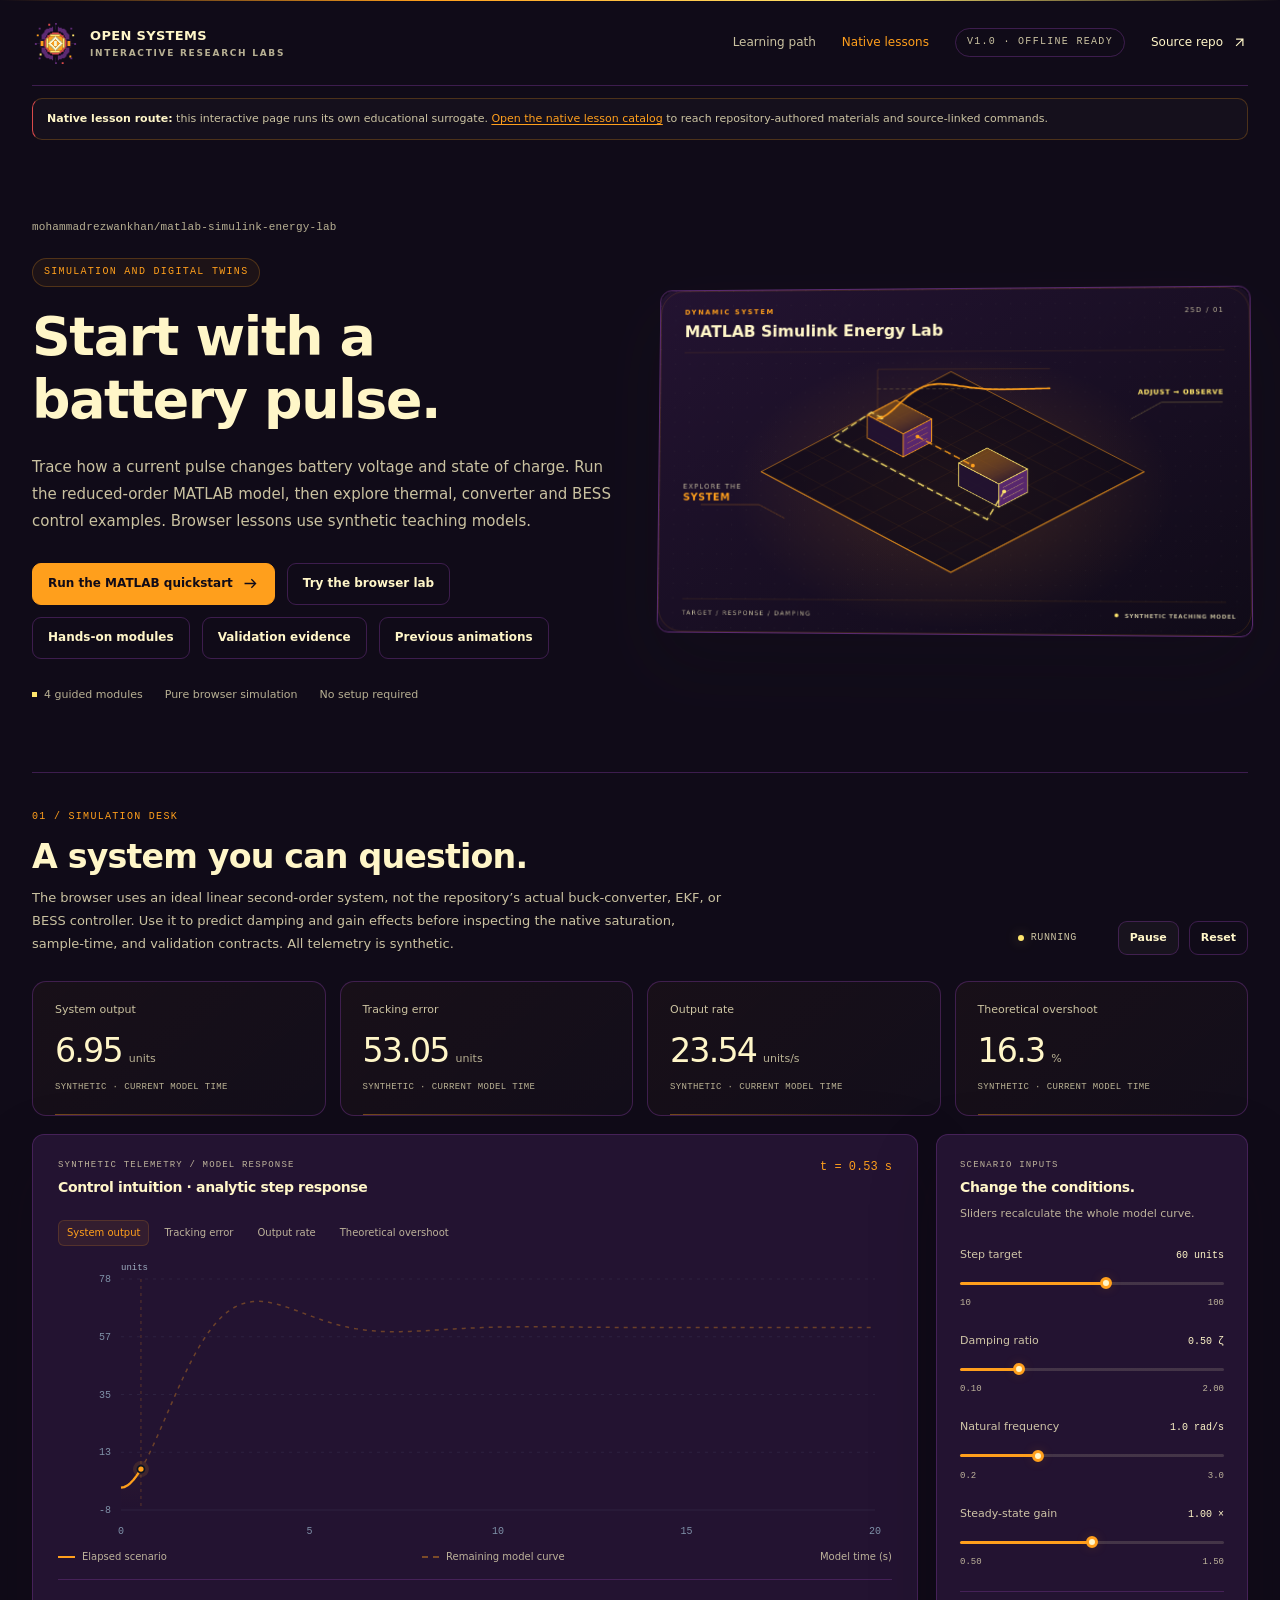
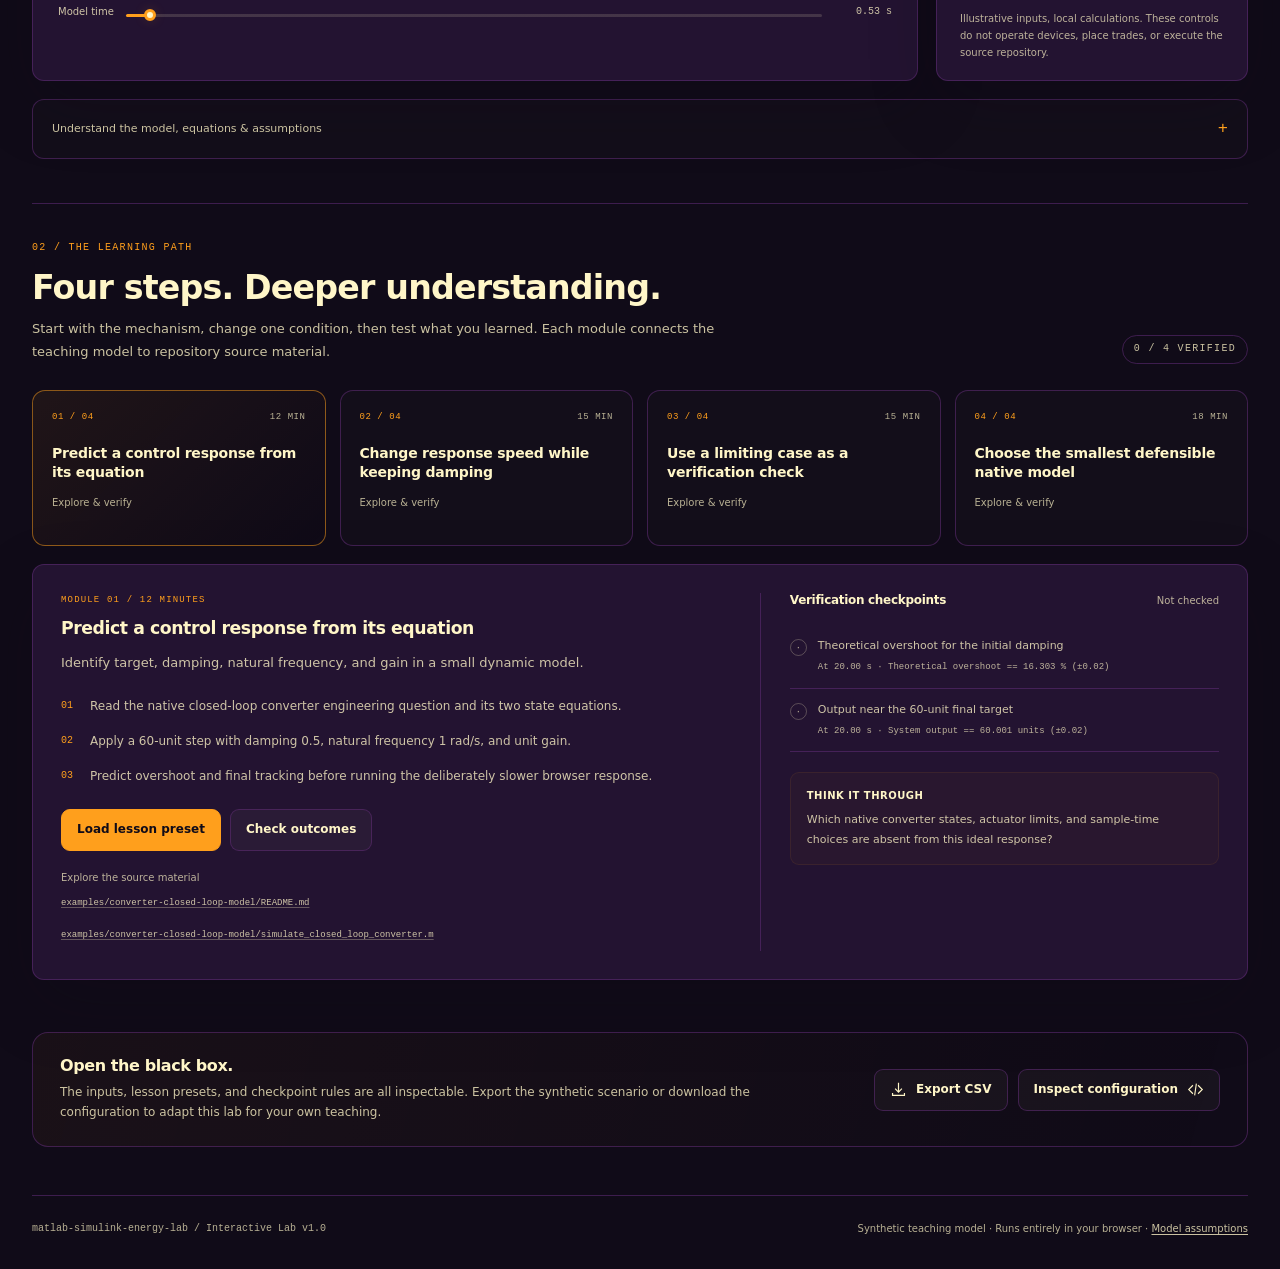
==== commit f6839c98: "Give lab metrics and configuration named group roles" ====
--- a/docs/index.html
+++ b/docs/index.html
@@ -127,7 +127,7 @@
 </section>
 <section class="section" id="simulation" aria-labelledby="simulation-title">
 <div class="section-heading"><div><p class="eyebrow">01 / Simulation desk</p><h2 id="simulation-title">A system you can question.</h2><p class="section-description" id="model-summary">Move a parameter. Watch the response. Every value below comes from a transparent, synthetic teaching model.</p></div><div class="section-controls"><div class="run-status paused" id="run-status"><span class="dot" aria-hidden="true"></span><span id="run-label">PAUSED</span></div><button class="btn compact" id="play-button" type="button">Run simulation</button><button class="btn compact quiet" id="reset-button" type="button">Reset</button></div></div>
-<div class="metric-grid" id="metric-grid" aria-label="Synthetic model values"></div>
+<div class="metric-grid" id="metric-grid" role="group" aria-label="Synthetic model values"></div>
 <div class="workbench">
 <div class="panel chart-panel"><div class="panel-topline"><div><p class="panel-kicker">Synthetic telemetry / model response</p><h3 class="panel-title" id="chart-heading"></h3></div><span class="chart-time" id="chart-time"></span></div><div class="chart-tabs" id="metric-tabs" role="group" aria-label="Choose chart metric"></div><div class="canvas-wrap"><canvas id="telemetry-chart" role="img" aria-describedby="chart-description">Your browser does not support the canvas plot. The current synthetic values are available in the metric cards and the full scenario can be downloaded as CSV.</canvas></div><p id="chart-description" class="visually-hidden">A deterministic model curve. The solid segment shows elapsed model time, the dashed segment shows the remaining scenario. Choose a metric above or scrub model time below.</p><div class="chart-legend" aria-hidden="true"><span><i class="legend-line"></i>Elapsed scenario</span><span><i class="legend-line future"></i>Remaining model curve</span><span id="chart-axis-label"></span></div><div class="time-control"><label for="time-slider">Model time</label><input id="time-slider" type="range" min="0" max="100" step="0.1" value="0"><output id="time-output" for="time-slider">0</output></div></div>
 <aside class="panel controls-panel" aria-labelledby="controls-title"><p class="panel-kicker">Scenario inputs</p><h3 class="panel-title" id="controls-title">Change the conditions.</h3><p class="panel-subtitle">Sliders recalculate the whole model curve.</p><div class="sliders" id="sliders"></div><p class="controls-note">Illustrative inputs, local calculations. These controls do not operate devices, place trades, or execute the source repository.</p></aside>
@@ -143,7 +143,7 @@
 </main>
 <footer class="footer"><span id="footer-repo"></span><span>Synthetic teaching model · Runs entirely in your browser · <a href="#method">Model assumptions</a></span></footer>
 </div>
-<dialog class="drawer" id="config-dialog" aria-labelledby="config-title" aria-describedby="config-intro"><div class="drawer-layout"><header class="drawer-header"><div class="drawer-header-row"><div><p class="eyebrow">Lab internals / readable by design</p><h2 id="config-title">Lesson configuration</h2></div><button class="btn icon quiet" id="close-config" type="button" aria-label="Close configuration"><svg viewBox="0 0 20 20" fill="none" aria-hidden="true"><path d="m5 5 10 10M5 15 15 5" stroke="currentColor" stroke-width="1.5"/></svg></button></div><p class="drawer-intro" id="config-intro">This is the embedded configuration used by this page. It contains model defaults and four lesson plans; current slider changes are exported in the telemetry CSV.</p><div class="drawer-toolbar"><button class="btn primary compact" id="copy-config" type="button">Copy JSON</button><button class="btn compact" id="download-config" type="button">Download JSON</button></div></header><div class="drawer-body"><div class="config-meta"><div><strong>Repository</strong><span id="config-repository"></span></div><div><strong>Model</strong><span id="config-model"></span></div><div><strong>Guided modules</strong><span id="config-modules"></span></div><div><strong>Data provenance</strong>Synthetic, deterministic</div></div><p class="code-label">lesson-config.json</p><pre class="config-code" tabindex="0" aria-label="Lesson configuration JSON"><code id="config-json"></code></pre></div><footer class="drawer-footer">Offline by design. No requests, accounts, or external packages are required.</footer></div></dialog>
+<dialog class="drawer" id="config-dialog" aria-labelledby="config-title" aria-describedby="config-intro"><div class="drawer-layout"><header class="drawer-header"><div class="drawer-header-row"><div><p class="eyebrow">Lab internals / readable by design</p><h2 id="config-title">Lesson configuration</h2></div><button class="btn icon quiet" id="close-config" type="button" aria-label="Close configuration"><svg viewBox="0 0 20 20" fill="none" aria-hidden="true"><path d="m5 5 10 10M5 15 15 5" stroke="currentColor" stroke-width="1.5"/></svg></button></div><p class="drawer-intro" id="config-intro">This is the embedded configuration used by this page. It contains model defaults and four lesson plans; current slider changes are exported in the telemetry CSV.</p><div class="drawer-toolbar"><button class="btn primary compact" id="copy-config" type="button">Copy JSON</button><button class="btn compact" id="download-config" type="button">Download JSON</button></div></header><div class="drawer-body"><div class="config-meta"><div><strong>Repository</strong><span id="config-repository"></span></div><div><strong>Model</strong><span id="config-model"></span></div><div><strong>Guided modules</strong><span id="config-modules"></span></div><div><strong>Data provenance</strong>Synthetic, deterministic</div></div><p class="code-label">lesson-config.json</p><pre class="config-code" tabindex="0" role="group" aria-label="Lesson configuration JSON"><code id="config-json"></code></pre></div><footer class="drawer-footer">Offline by design. No requests, accounts, or external packages are required.</footer></div></dialog>
 <div class="toast" id="toast" role="status" aria-live="polite" aria-atomic="true"></div>
 <noscript><div class="shell error-banner">JavaScript is required for the interactive model, sliders, and lessons. Open lesson-config.json to inspect the lesson material without running the dashboard.</div></noscript>
 <script id="lab-config" type="application/json">{"$schema":"./lesson-config.schema.json","schema_version":"1.0","repository":{"owner":"mohammadrezwankhan","slug":"matlab-simulink-energy-lab","name":"matlab-simulink-energy-lab","title":"MATLAB Simulink Energy Lab","url":"https://github.com/mohammadrezwankhan/matlab-simulink-energy-lab","default_branch":"main","description":"Run reduced-order battery, thermal, converter and BESS control models with transparent equations and repeatable testing.","summary":"The native repository contains Base MATLAB and generated Simulink models for batteries, thermal response, converters, and BESS control. A second-order response exercise develops control intuition before the bounded native examples.","audience":"Electrical-engineering students, MATLAB users, and researchers studying reproducible reduced-order models.","topics":["matlab","simulink","battery-modeling","state-of-charge","extended-kalman-filter","battery-thermal-management","power-electronics","dc-dc-converter","bess","grid-forming","grid-following","control-systems","model-based-design","simulation","engineering-education"],"source_paths":["README.md","buildfile.m","examples/README.md","docs/model-selection-guide.md","docs/battery-pulse-response-lab.md","examples/battery-rc-model/check_battery_rc_model.m","examples/converter-closed-loop-model/README.md","examples/converter-closed-loop-model/simulate_closed_loop_converter.m","examples/run_base_matlab_checks.m","examples/bess-unified-control/docs/limitations.md"],"is_fork":false,"upstream":null},"domain":{"id":"D","name":"Simulation and digital twins","primary":"#FF6D00","secondary":"#00B0FF","surface":"#1A1412","glow":"rgba(255,109,0,0.35)"},"model":{"title":"Control intuition · analytic step response","timeUnit":"s","horizon":20,"parameters":[{"key":"setpoint","label":"Step target","unit":"units","min":10,"max":100,"step":5,"default":60,"calibration":"Illustrative input; verified against the declared analytical model, not field measurements."},{"key":"damping","label":"Damping ratio","unit":"ζ","min":0.1,"max":2,"step":0.05,"default":0.5,"calibration":"Illustrative input; verified against the declared analytical model, not field measurements."},{"key":"naturalFrequency","label":"Natural frequency","unit":"rad/s","min":0.2,"max":3,"step":0.1,"default":1,"calibration":"Illustrative input; verified against the declared analytical model, not field measurements."},{"key":"gain","label":"Steady-state gain","unit":"×","min":0.5,"max":1.5,"step":0.05,"default":1,"calibration":"Illustrative input; verified against the declared analytical model, not field measurements."}],"metrics":[{"key":"output","label":"System output","unit":"units","decimals":2},{"key":"error","label":"Tracking error","unit":"units","decimals":2},{"key":"velocity","label":"Output rate","unit":"units/s","decimals":2},{"key":"overshootPct","label":"Theoretical overshoot","unit":"%","decimals":1}],"equation":"y″ + 2ζωₙy′ + ωₙ²y = Kωₙ²r. Closed-form unit-step response is evaluated for underdamped, critical, and overdamped regimes.","assumptions":["A linear time-invariant second-order system starts at rest.","No transport delay, saturation, sensor noise, or discrete controller is represented.","Overshoot is relative to the final K·r level; tracking error remains relative to the requested r.","The 20-second response is deliberately rescaled for learning; it does not use the native converter’s electrical constants or subsecond scenario.","No MATLAB or Simulink engine is embedded in this page. Native scripts and toolbox requirements remain available through the source links.","Analytic agreement is numerical verification, not measured battery, inverter, grid-code, or hardware validation."],"kind":"control","introduction":"The browser uses an ideal linear second-order system, not the repository’s actual buck-converter, EKF, or BESS controller. Use it to predict damping and gain effects before inspecting the native saturation, sample-time, and validation contracts.","calibration_status":"Uncalibrated synthetic teaching proxy"},"modules":[{"id":"module-1","title":"Predict a control response from its equation","objective":"Identify target, damping, natural frequency, and gain in a small dynamic model.","minutes":12,"steps":["Read the native closed-loop converter engineering question and its two state equations.","Apply a 60-unit step with damping 0.5, natural frequency 1 rad/s, and unit gain.","Predict overshoot and final tracking before running the deliberately slower browser response."],"preset":{"setpoint":60,"damping":0.5,"naturalFrequency":1,"gain":1},"checkpoints":[{"label":"Theoretical overshoot for the initial damping","metric":"overshootPct","operator":"==","expected":16.303353,"tolerance":0.02,"atTime":20},{"label":"Output near the 60-unit final target","metric":"output","operator":"==","expected":60.001458,"tolerance":0.02,"atTime":20}],"reflection":"Which native converter states, actuator limits, and sample-time choices are absent from this ideal response?","source_paths":["examples/converter-closed-loop-model/README.md","examples/converter-closed-loop-model/simulate_closed_loop_converter.m"],"level":"Foundation"},{"id":"module-2","title":"Change response speed while keeping damping","objective":"Distinguish natural frequency from damping and steady-state gain.","minutes":15,"steps":["Keep the step, gain, and damping fixed; double natural frequency to 2 rad/s.","Compare the response at two seconds and the theoretical overshoot.","Read the model-selection guide and identify a native model suitable for a converter-control question."],"preset":{"setpoint":60,"damping":0.5,"naturalFrequency":2,"gain":1},"checkpoints":[{"label":"Faster system output after two seconds","metric":"output","operator":"==","expected":69.187366,"tolerance":0.02,"atTime":2},{"label":"Theoretical overshoot is unchanged","metric":"overshootPct","operator":"==","expected":16.303353,"tolerance":0.02,"atTime":20}],"reflection":"Why does doubling a natural frequency in this toy not justify doubling controller gains in the native plant?","source_paths":["docs/model-selection-guide.md","examples/converter-closed-loop-model/README.md"],"level":"Parameter study"},{"id":"module-3","title":"Use a limiting case as a verification check","objective":"Explain the value and scope of an analytic reference case.","minutes":15,"steps":["Set damping to 1, frequency to 1 rad/s, and keep unit gain.","Predict a monotonic critical response and inspect the one-second and final outputs.","Find the Base MATLAB check entry point and distinguish a no-plot regression from a displayed figure."],"preset":{"setpoint":60,"damping":1,"naturalFrequency":1,"gain":1},"checkpoints":[{"label":"Critical response has no theoretical overshoot","metric":"overshootPct","operator":"==","expected":0,"tolerance":0.02,"atTime":20},{"label":"Final tracking error is below 0.01 unit","metric":"error","operator":"\u003c","expected":0.01,"tolerance":0.02,"atTime":20}],"reflection":"What would a deterministic passing check establish, and what independent measurement evidence would still be missing?","source_paths":["examples/run_base_matlab_checks.m","examples/battery-rc-model/check_battery_rc_model.m","docs/battery-pulse-response-lab.md"],"level":"Stress test"},{"id":"module-4","title":"Choose the smallest defensible native model","objective":"Carry an explicit control question into the repository’s model and validation map.","minutes":18,"steps":["Apply gain 0.8 with damping 0.7 and natural frequency 1.5 rad/s.","Predict the nonzero steady-state error even though the response is well damped.","Use the native converter and BESS limitations to write a study plan with inputs, limits, checks, expected outputs, and excluded claims."],"preset":{"setpoint":60,"damping":0.7,"naturalFrequency":1.5,"gain":0.8},"checkpoints":[{"label":"Final output reflects the 0.8 gain","metric":"output","operator":"==","expected":48,"tolerance":0.02,"atTime":20},{"label":"Steady tracking error remains about 12 units","metric":"error","operator":"==","expected":12,"tolerance":0.03,"atTime":20}],"reflection":"Which extension—saturation, measurement bias, discrete timing, or grid transition—requires a richer native model, and why?","source_paths":["docs/model-selection-guide.md","examples/converter-closed-loop-model/README.md","examples/bess-unified-control/docs/limitations.md"],"level":"Transfer to source"}],"source":{"commit":"ed410f7db8c6f425c0d38ca5d03358975300872e","audited_at":"2026-10-19T08:39:24Z","url":"https://github.com/mohammadrezwankhan/matlab-simulink-energy-lab/tree/ed410f7db8c6f425c0d38ca5d03358975300872e","calibration_status":"synthetic-analytical-fixtures","scope":"This browser lab is a standalone teaching approximation. Use the linked source for the project implementation."},"dashboard_url":"https://mohammadrezwankhan.github.io/matlab-simulink-energy-lab/"}</script>
